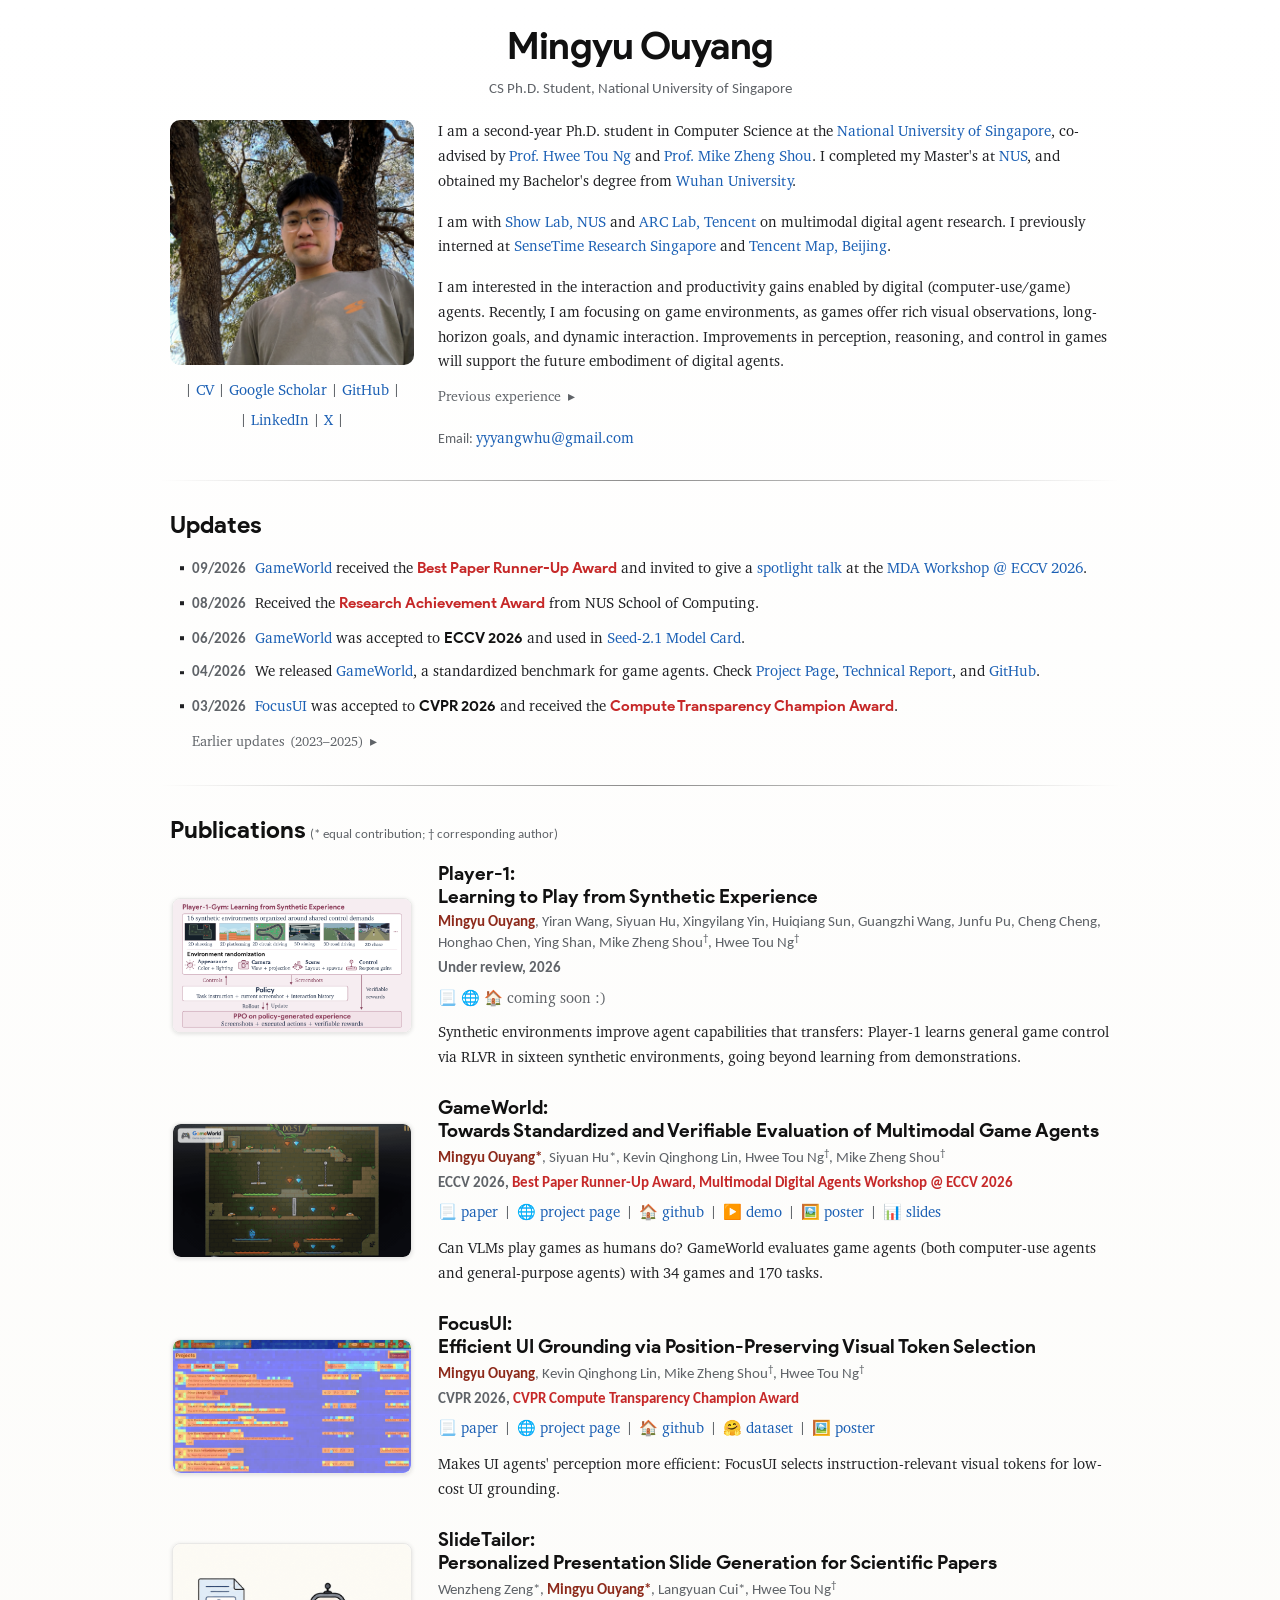
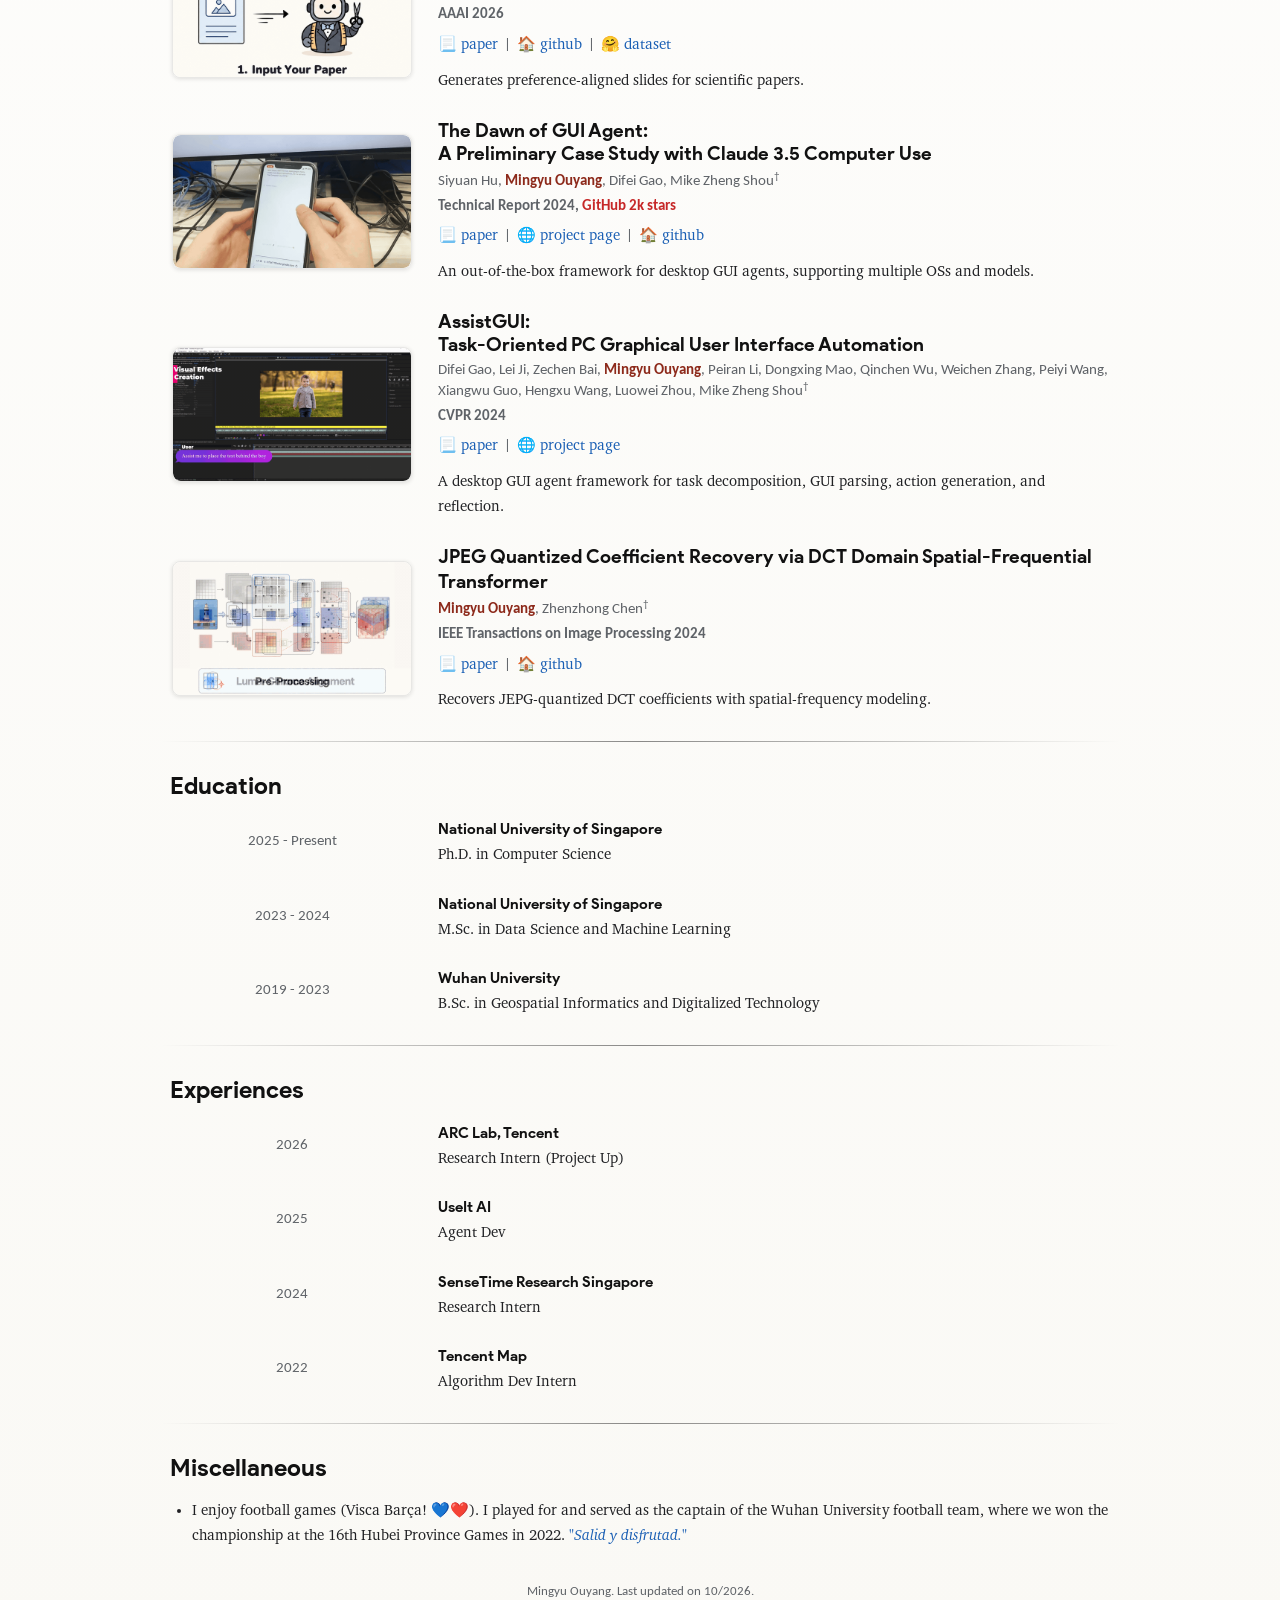
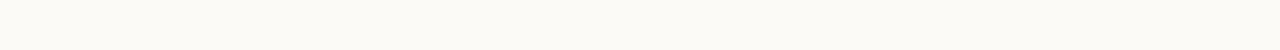
==== index.html @ 504f2c13 "Refresh homepage layout and project previews" ====
<!DOCTYPE html>
<html lang="en">
  <head>
    <!-- Google tag (gtag.js) -->
    <script async src="https://www.googletagmanager.com/gtag/js?id=G-DZ2MLLZK7P"></script>
    <script>
      window.dataLayer = window.dataLayer || [];
      function gtag(){dataLayer.push(arguments);}
      gtag('js', new Date());

      gtag('config', 'G-DZ2MLLZK7P');
    </script>
    <meta charset="utf-8" />
    <meta name="viewport" content="width=device-width, initial-scale=1" />
    <title>Mingyu Ouyang</title>
    <meta
      name="description"
      content="Mingyu Ouyang's homepage."
    />
    <link rel="icon" href="/favicon.ico" sizes="any" />
    <link rel="icon" type="image/png" href="/assets/img/favicon-48.png" sizes="48x48" />
    <meta name="application-name" content="Mingyu Ouyang" />
    <meta property="og:site_name" content="Mingyu Ouyang" />
    <script type="application/ld+json">
      {
        "@context": "https://schema.org",
        "@type": "WebSite",
        "name": "Mingyu Ouyang",
        "alternateName": "Mingyu Ouyang Homepage",
        "url": "https://mingyuouyang.com/"
      }
    </script>
    <!-- Generated font preloads: tools/fonts/build.py -->
    <link rel="preload" href="assets/fonts/xcharter/XCharter-Roman.woff2" as="font" type="font/woff2" crossorigin />
    <link rel="preload" href="assets/fonts/carlito/Carlito-Regular.woff2" as="font" type="font/woff2" crossorigin />
    <link rel="preload" href="assets/fonts/carlito/Carlito-Bold.woff2" as="font" type="font/woff2" crossorigin />
    <link rel="preload" href="assets/fonts/product-sans/ProductSans-Bold.woff2" as="font" type="font/woff2" crossorigin />
    <!-- End generated font preloads -->
    <link rel="stylesheet" href="stylesheet.css" />
  </head>
  <body>
    <div class="page-shell">
      <p class="page-heading"><pageheading role="heading" aria-level="1">Mingyu Ouyang</pageheading></p>
      <p class="page-subtitle">CS Ph.D. Student, National University of Singapore</p>

      <table class="full-table stack-table intro-layout" cellspacing="0" cellpadding="0">
        <tr>
          <td width="30%">
            <img class="intro-photo" width="512" height="512" src="assets/img/portrait.png" alt="Portrait of Mingyu Ouyang" />
            <p class="link-strip">
              <span class="link-strip-row">
                <span aria-hidden="true">|</span>
                <a href="cv/CV_Ouyang_Mingyu_202604.pdf" target="_blank" rel="noopener noreferrer">CV</a>
                <span aria-hidden="true">|</span>
                <a href="https://scholar.google.com/citations?user=GoYztjwAAAAJ&amp;hl" target="_blank" rel="noopener noreferrer">Google Scholar</a>
                <span aria-hidden="true">|</span>
                <a href="https://github.com/yyyang404" target="_blank" rel="noopener noreferrer">GitHub</a>
                <span aria-hidden="true">|</span>
              </span>
              <span class="link-strip-row">
                <span aria-hidden="true">|</span>
                <a href="https://www.linkedin.com/in/mingyu-ouyang-418a54286/" target="_blank" rel="noopener noreferrer">LinkedIn</a>
                <span aria-hidden="true">|</span>
                <a href="https://x.com/OuyyyangMingyu" target="_blank" rel="noopener noreferrer">X</a>
                <span aria-hidden="true">|</span>
              </span>
            </p>
          </td>
          <td width="70%" class="intro-copy">
            <!-- <p class="tagline"> -->
            <!-- </p> -->
            <p>
              I am a second-year Ph.D. student in Computer Science at the
              <a href="https://www.nus.edu.sg/" target="_blank" rel="noopener noreferrer">National University of Singapore</a>, co-advised by
              <a href="https://www.comp.nus.edu.sg/~nght/" target="_blank" rel="noopener noreferrer">Prof. Hwee Tou Ng</a>
              and
              <a href="https://sites.google.com/view/showlab" target="_blank" rel="noopener noreferrer">Prof. Mike Zheng Shou</a>.
              I completed my Master's at <a href="https://www.nus.edu.sg/" target="_blank" rel="noopener noreferrer">NUS</a>, and obtained my Bachelor's degree from
              <a href="https://www.whu.edu.cn/" target="_blank" rel="noopener noreferrer">Wuhan University</a>.
            </p>
            <p>
              I am with
              <a href="https://sites.google.com/view/showlab/home" target="_blank" rel="noopener noreferrer">Show Lab, NUS</a> and <a href="https://arc.tencent.com/" target="_blank" rel="noopener noreferrer">ARC Lab, Tencent</a>
              on multimodal digital agent research. I previously interned at <a href="https://www.sensetime.com/en" target="_blank" rel="noopener noreferrer">SenseTime Research Singapore</a> and <a href="https://www.tencent.com/products/tencent-map/" target="_blank" rel="noopener noreferrer">Tencent Map, Beijing</a>.
            </p>
            <p>
              I am interested in the interaction and productivity gains enabled by digital (computer-use/game) agents.
              Recently, I am focusing on game environments, as games offer rich visual observations, long-horizon goals, and dynamic interaction.
              Improvements in perception, reasoning, and control in games will support the future embodiment of digital agents.
              <button
                class="previous-experience-toggle"
                type="button"
                aria-expanded="false"
                aria-controls="previous-experience-content"
                onclick="const expanded = this.getAttribute('aria-expanded') === 'true'; this.setAttribute('aria-expanded', String(!expanded)); document.getElementById('previous-experience-content').hidden = expanded;"
              >Previous experience</button>
              <span id="previous-experience-content" class="previous-experience-content" hidden>
                Previously, I worked on low-level vision training on-device image restoration models for cameras. I was experienced with AI image signal processing (AI-ISP), image compression and restoration.
              </span>
            </p>
            <!-- <p class="opportunity-note"> -->
              <!-- [Opportunity Note] I am currently looking for research internship working on multimodal agents (including computer-use, game, etc) starting summer 2026. Feel free to contact me! -->
            <!-- </p> -->
            <p class="contact-line">
              Email: <a href="mailto:yyyangwhu@gmail.com">yyyangwhu@gmail.com</a>
            </p>
          </td>
        </tr>
      </table>

      <hr />

      <table class="full-table section-heading" cellspacing="0" cellpadding="0" id="news">
        <tr>
          <td><sectionheading role="heading" aria-level="2">Updates</sectionheading></td>
        </tr>
      </table>
      <table class="full-table section-content" cellspacing="0" cellpadding="0">
        <tr>
          <td>
            <ul class="news-list" role="list">
              <li><span class="news-date">09/2026</span> <a href="https://gameworld-project.github.io/" target="_blank" rel="noopener noreferrer">GameWorld</a> received the <strong class="award-note">Best Paper Runner-Up Award</strong> and invited to give a <a href="assets/pdf/projects/gameworld-slides.pdf" target="_blank" rel="noopener noreferrer">spotlight talk</a> at the <a href="https://mda-workshop.allen.ai/" target="_blank" rel="noopener noreferrer">MDA Workshop @ <span class="nowrap">ECCV 2026</span></a>. </li>
              <li><span class="news-date">08/2026</span> Received the <strong class="award-note">Research Achievement Award</strong> from NUS School of Computing.</li>
              <li><span class="news-date">06/2026</span> <a href="https://gameworld-project.github.io/" target="_blank" rel="noopener noreferrer">GameWorld</a> was accepted to <strong><span class="nowrap">ECCV 2026</span></strong> and used in <a href="https://lf3-static.bytednsdoc.com/obj/eden-cn/lapzild-tss/ljhwZthlaukjlkulzlp/seed2.1/Seed2_1_Model_Card.pdf" target="_blank" rel="noopener noreferrer">Seed-2.1 Model Card</a>. </li>
              <li><span class="news-date">04/2026</span> We released <a href="https://arxiv.org/abs/2604.07429" target="_blank" rel="noopener noreferrer">GameWorld</a>, a standardized benchmark for game agents. Check <a href="https://gameworld-project.github.io/" target="_blank" rel="noopener noreferrer">Project Page</a>, <a href="https://arxiv.org/abs/2604.07429" target="_blank" rel="noopener noreferrer">Technical Report</a>, and <a href="https://github.com/gameworld-project/gameworld" target="_blank" rel="noopener noreferrer">GitHub</a>.</li>
              <li><span class="news-date">03/2026</span> <a href="https://arxiv.org/abs/2601.03928" target="_blank" rel="noopener noreferrer">FocusUI</a> was accepted to <strong><span class="nowrap">CVPR 2026</span></strong> and received the <strong class="award-note">Compute Transparency Champion Award</strong>.</li>
            </ul>
            <details class="news-archive">
              <summary>Earlier updates <span class="news-archive-years">(2023–2025)</span></summary>
              <ul class="news-list" role="list">
                <li><span class="news-date">09/2025</span> <a href="https://arxiv.org/abs/2512.20292" target="_blank" rel="noopener noreferrer">SlideTailor</a> was accepted by <strong><span class="nowrap">AAAI 2026</span></strong>.</li>
                <li><span class="news-date">01/2025</span> Started Ph.D. in School of Computing, NUS.</li>
                <li><span class="news-date">06/2024</span> <a href="https://arxiv.org/abs/2308.09110" target="_blank" rel="noopener noreferrer">DCTransformer</a> was accepted by <strong>IEEE Transactions on Image Processing</strong>.</li>
                <li><span class="news-date">03/2024</span> <a href="https://openaccess.thecvf.com/content/CVPR2024/html/Gao_AssistGUI_Task-Oriented_PC_Graphical_User_Interface_Automation_CVPR_2024_paper.html" target="_blank" rel="noopener noreferrer">AssistGUI</a> was accepted by <strong><span class="nowrap">CVPR 2024</span></strong>.</li>
                <li><span class="news-date">09/2023</span> Joined <a href="https://sites.google.com/view/showlab/home" target="_blank" rel="noopener noreferrer">ShowLab, NUS</a> and started an internship at <a href="https://www.sensetime.com/en" target="_blank" rel="noopener noreferrer">SenseTime Research Singapore</a>.</li>
                <li><span class="news-date">08/2023</span> Started Master's in Data Science and Machine Learning at Faculty of Science, NUS.</li>
              </ul>
            </details>
          </td>
        </tr>
      </table>
      <hr />

      <table class="full-table section-heading" cellspacing="0" cellpadding="0" id="publications">
        <tr>
          <td><sectionheading role="heading" aria-level="2">Publications</sectionheading> <span class="paper-note publication-notes">(* equal contribution; † corresponding author)</span></td>
        </tr>
      </table>

      <table class="full-table stack-table section-content" cellspacing="0" cellpadding="0">

        <tr class="pub-item">
          <td width="28%">
            <a class="paper-thumb paper-thumb--image" href="assets/pdf/projects/player1-gym-poster.pdf" target="_blank" rel="noopener noreferrer" aria-label="View the Player-1 Gym poster (PDF)">
              <img class="paper-thumb-image" width="1600" height="900" loading="lazy" decoding="async" src="assets/img/projects/player1-gym-poster.png?v=8796322dd6c9" alt="Player-1 Gym: synthetic game environments, environment randomization, and the policy training loop" />
            </a>
          </td>
          <td width="72%">
            <p>
              <heading role="heading" aria-level="3" class="paper-title-split"><span class="paper-title-name">Player-1:</span><span class="paper-title-subtitle">Learning to Play from Synthetic Experience</span></heading><br />
              <span class="author-line"><span class="author-names-full"><span class="author-highlight">Mingyu Ouyang</span>, Yiran Wang, Siyuan Hu, Xingyilang Yin, Huiqiang Sun, Guangzhi Wang, Junfu Pu, Cheng Cheng, Honghao Chen, Ying Shan, Mike Zheng Shou<sup class="author-marker" title="Corresponding author">†</sup>, Hwee Tou Ng<sup class="author-marker" title="Corresponding author">†</sup></span><span class="author-names-short"><span class="nowrap"><span class="author-highlight">M. Ouyang</span></span>, <span class="nowrap">Y. Wang</span>, <span class="nowrap">S. Hu</span>, <span class="nowrap">X. Yin</span>, <span class="nowrap">H. Sun</span>, <span class="nowrap">G. Wang</span>, <span class="nowrap">J. Pu</span>, <span class="nowrap">C. Cheng</span>, <span class="nowrap">H. Chen</span>, <span class="nowrap">Y. Shan</span>, <span class="nowrap">M. Z. Shou<sup class="author-marker" title="Corresponding author">†</sup></span>, <span class="nowrap">H. T. Ng<sup class="author-marker" title="Corresponding author">†</sup></span></span></span><br />
              <span class="paper-meta">Under review, 2026</span>
            </p>
            <p class="paper-links">
              <span class="paper-link">📃 🌐 🏠 coming soon :) </span>
            </p>
            <p class="paper-summary">Synthetic environments improve agent capabilities that transfers: Player-1 learns general game control via RLVR in sixteen synthetic environments, going beyond learning from demonstrations.</p>
          </td>
        </tr>
        <tr class="pub-item">
          <td width="28%">
            <a class="paper-thumb paper-thumb--image" href="https://gameworld-project.github.io/" target="_blank" rel="noopener noreferrer" aria-label="View the GameWorld project page">
              <picture class="paper-thumb-picture">
                <source media="(prefers-reduced-motion: reduce)" srcset="assets/img/projects/gameworld-teaser.jpg" />
                <img class="paper-thumb-image" width="640" height="360" loading="lazy" decoding="async" src="assets/img/projects/gameworld-demo.gif" alt="GameWorld demo showing multimodal agents interacting across browser games" />
              </picture>
            </a>
          </td>
          <td width="72%">
            <p>
              <heading role="heading" aria-level="3" class="paper-title-split"><span class="paper-title-name">GameWorld:</span><span class="paper-title-subtitle">Towards Standardized and Verifiable Evaluation of Multimodal Game Agents</span></heading><br />
              <span class="author-line"><span class="author-names-full"><span class="author-highlight">Mingyu Ouyang*</span>, Siyuan Hu*, Kevin Qinghong Lin, Hwee Tou Ng<sup class="author-marker" title="Corresponding author">†</sup>, Mike Zheng Shou<sup class="author-marker" title="Corresponding author">†</sup></span><span class="author-names-short"><span class="nowrap"><span class="author-highlight">M. Ouyang*</span></span>, <span class="nowrap">S. Hu*</span>, <span class="nowrap">K. Q. Lin</span>, <span class="nowrap">H. T. Ng<sup class="author-marker" title="Corresponding author">†</sup></span>, <span class="nowrap">M. Z. Shou<sup class="author-marker" title="Corresponding author">†</sup></span></span></span><br />
              <span class="paper-meta"><span class="paper-venue"><span class="nowrap">ECCV 2026</span></span>, <span class="award-note award-note--inline">Best Paper Runner-Up Award, Multimodal Digital Agents Workshop @ <span class="nowrap">ECCV 2026</span></span></span>
            </p>
            <p class="paper-links"><span class="paper-link"><a href="https://arxiv.org/abs/2604.07429" target="_blank" rel="noopener noreferrer">📃 paper</a> <span aria-hidden="true">|</span></span>
              <span class="paper-link"><a href="https://gameworld-project.github.io/" target="_blank" rel="noopener noreferrer">🌐 project page</a> <span aria-hidden="true">|</span></span>
              <span class="paper-link"><a href="https://github.com/gameworld-project/gameworld" target="_blank" rel="noopener noreferrer">🏠 github</a> <span aria-hidden="true">|</span></span>
              <span class="paper-link"><a href="assets/video/projects/gameworld-demo.mp4" target="_blank" rel="noopener noreferrer">▶️ demo</a> <span aria-hidden="true">|</span></span>
              <span class="paper-link"><a href="assets/pdf/projects/gameworld-poster.pdf" target="_blank" rel="noopener noreferrer">🖼️ poster</a> <span aria-hidden="true">|</span></span>
              <span class="paper-link"><a href="assets/pdf/projects/gameworld-slides.pdf" target="_blank" rel="noopener noreferrer">📊 slides</a></span></p>
            <p class="paper-summary">Can VLMs play games as humans do? GameWorld evaluates game agents (both computer-use agents and general-purpose agents) with 34 games and 170 tasks.</p>
          </td>
        </tr>
        <tr class="pub-item">
          <td width="28%">
            <a class="paper-thumb paper-thumb--image" href="https://showlab.github.io/FocusUI/" target="_blank" rel="noopener noreferrer" aria-label="View the FocusUI project page">
              <picture class="paper-thumb-picture">
                <source media="(prefers-reduced-motion: reduce)" srcset="assets/img/projects/focusui-teaser.jpg" />
                <img class="paper-thumb-image" width="640" height="360" loading="lazy" decoding="async" src="assets/img/projects/focusui-demo.gif?v=fe54b7563111" alt="Two FocusUI examples progressing from original interfaces to saliency maps, masked tokens, and animated clicks on target buttons" />
              </picture>
            </a>
          </td>
          <td width="72%">
            <p>
              <heading role="heading" aria-level="3" class="paper-title-split"><span class="paper-title-name">FocusUI:</span><span class="paper-title-subtitle">Efficient UI Grounding via Position-Preserving Visual Token Selection</span></heading><br />
              <span class="author-line"><span class="author-names-full"><span class="author-highlight">Mingyu Ouyang</span>, Kevin Qinghong Lin, Mike Zheng Shou<sup class="author-marker" title="Corresponding author">†</sup>, Hwee Tou Ng<sup class="author-marker" title="Corresponding author">†</sup></span><span class="author-names-short"><span class="nowrap"><span class="author-highlight">M. Ouyang</span></span>, <span class="nowrap">K. Q. Lin</span>, <span class="nowrap">M. Z. Shou<sup class="author-marker" title="Corresponding author">†</sup></span>, <span class="nowrap">H. T. Ng<sup class="author-marker" title="Corresponding author">†</sup></span></span></span><br />
              <span class="paper-meta"><span class="paper-venue"><span class="nowrap">CVPR 2026</span></span>, <span class="award-note award-note--inline">CVPR Compute Transparency Champion Award</span></span>
            </p>
            <p class="paper-links"><span class="paper-link"><a href="https://arxiv.org/abs/2601.03928" target="_blank" rel="noopener noreferrer">📃 paper</a> <span aria-hidden="true">|</span></span>
              <span class="paper-link"><a href="https://showlab.github.io/FocusUI/" target="_blank" rel="noopener noreferrer">🌐 project page</a> <span aria-hidden="true">|</span></span>
              <span class="paper-link"><a href="https://github.com/showlab/FocusUI" target="_blank" rel="noopener noreferrer">🏠 github</a> <span aria-hidden="true">|</span></span>
              <span class="paper-link"><a href="https://huggingface.co/datasets/yyyang/FocusUI-Training-Data" target="_blank" rel="noopener noreferrer">🤗 dataset</a> <span aria-hidden="true">|</span></span>
              <span class="paper-link"><a href="assets/pdf/projects/focusui-poster.pdf" target="_blank" rel="noopener noreferrer">🖼️ poster</a></span></p>
            <p class="paper-summary">Makes UI agents' perception more efficient: FocusUI selects instruction-relevant visual tokens for low-cost UI grounding.</p>
          </td>
        </tr>
        <tr class="pub-item">
          <td width="28%">
            <a class="paper-thumb paper-thumb--image" href="https://arxiv.org/abs/2512.20292" target="_blank" rel="noopener noreferrer" aria-label="Read the SlideTailor paper">
              <picture class="paper-thumb-picture">
                <source media="(prefers-reduced-motion: reduce)" srcset="assets/img/projects/slidetailor-teaser.jpg" />
                <img class="paper-thumb-image" width="640" height="360" loading="lazy" decoding="async" src="assets/img/projects/slidetailor-teaser.gif?v=72bf411f0837" alt="SlideTailor workflow: paper and preferences become slides, a speech script, and a video presentation" />
              </picture>
            </a>
          </td>
          <td width="72%">
            <p>
              <heading role="heading" aria-level="3" class="paper-title-split"><span class="paper-title-name">SlideTailor:</span><span class="paper-title-subtitle">Personalized Presentation Slide Generation for Scientific Papers</span></heading><br />
              <span class="author-line"><span class="author-names-full">Wenzheng Zeng*, <span class="author-highlight">Mingyu Ouyang*</span>, Langyuan Cui*, Hwee Tou Ng<sup class="author-marker" title="Corresponding author">†</sup></span><span class="author-names-short"><span class="nowrap">W. Zeng*</span>, <span class="nowrap"><span class="author-highlight">M. Ouyang*</span></span>, <span class="nowrap">L. Cui*</span>, <span class="nowrap">H. T. Ng<sup class="author-marker" title="Corresponding author">†</sup></span></span></span><br />
              <span class="paper-meta"><span class="paper-venue"><span class="nowrap">AAAI 2026</span></span></span>
            </p>
            <p class="paper-links"><span class="paper-link"><a href="https://arxiv.org/abs/2512.20292" target="_blank" rel="noopener noreferrer">📃 paper</a> <span aria-hidden="true">|</span></span>
              <span class="paper-link"><a href="https://github.com/nusnlp/SlideTailor" target="_blank" rel="noopener noreferrer">🏠 github</a> <span aria-hidden="true">|</span></span>
              <span class="paper-link"><a href="https://huggingface.co/datasets/yyyang/SlideTailor-PSP-dataset" target="_blank" rel="noopener noreferrer">🤗 dataset</a></span></p>
            <p class="paper-summary">Generates preference-aligned slides for scientific papers.</p>
          </td>
        </tr>
        <tr class="pub-item">
          <td width="28%">
            <a class="paper-thumb paper-thumb--image" href="https://computer-use-ootb.github.io" target="_blank" rel="noopener noreferrer" aria-label="View the Computer Use project page">
              <picture class="paper-thumb-picture">
                <source media="(prefers-reduced-motion: reduce)" srcset="assets/img/projects/dawn-gui-agent-teaser.jpg" />
                <img class="paper-thumb-image" width="640" height="360" loading="lazy" decoding="async" src="assets/img/projects/computer-use-oob-demo.gif" alt="Computer Use out-of-the-box demo controlling a desktop browser from a mobile instruction" />
              </picture>
            </a>
          </td>
          <td width="72%">
            <p>
              <heading role="heading" aria-level="3" class="paper-title-split"><span class="paper-title-name">The Dawn of GUI Agent:</span><span class="paper-title-subtitle">A Preliminary Case Study with Claude 3.5 Computer Use  </span></heading><br />
              <span class="author-line"><span class="author-names-full">Siyuan Hu, <span class="author-highlight">Mingyu Ouyang</span>, Difei Gao, Mike Zheng Shou<sup class="author-marker" title="Corresponding author">†</sup></span><span class="author-names-short"><span class="nowrap">S. Hu</span>, <span class="nowrap"><span class="author-highlight">M. Ouyang</span></span>, <span class="nowrap">D. Gao</span>, <span class="nowrap">M. Z. Shou<sup class="author-marker" title="Corresponding author">†</sup></span></span></span><br />
              <span class="paper-meta">Technical Report 2024, <span class="award-note award-note--inline">GitHub 2k stars</span></span>
            </p>
            <p class="paper-links"><span class="paper-link"><a href="https://arxiv.org/abs/2411.10323" target="_blank" rel="noopener noreferrer">📃 paper</a> <span aria-hidden="true">|</span></span>
              <span class="paper-link"><a href="https://computer-use-ootb.github.io" target="_blank" rel="noopener noreferrer">🌐 project page</a> <span aria-hidden="true">|</span></span>
              <span class="paper-link"><a href="https://github.com/showlab/computer_use_ootb" target="_blank" rel="noopener noreferrer">🏠 github</a></span></p>
            <p class="paper-summary">An out-of-the-box framework for desktop GUI agents, supporting multiple OSs and models.</p>
          </td>
        </tr>
        <tr class="pub-item">
          <td width="28%">
            <a class="paper-thumb paper-thumb--image" href="https://showlab.github.io/assistgui/" target="_blank" rel="noopener noreferrer" aria-label="View the AssistGUI project page">
              <picture class="paper-thumb-picture">
                <source media="(prefers-reduced-motion: reduce)" srcset="assets/img/projects/assistgui-teaser.jpg" />
                <img class="paper-thumb-image" width="640" height="360" loading="lazy" decoding="async" src="assets/img/projects/assistgui-demo.gif" alt="AssistGUI demo placing text behind a person in Adobe After Effects" />
              </picture>
            </a>
          </td>
          <td width="72%">
            <p>
              <heading role="heading" aria-level="3" class="paper-title-split"><span class="paper-title-name">AssistGUI:</span><span class="paper-title-subtitle">Task-Oriented PC Graphical User Interface Automation</span></heading><br />
              <span class="author-line"><span class="author-names-full">Difei Gao, Lei Ji, Zechen Bai, <span class="author-highlight">Mingyu Ouyang</span>, Peiran Li, Dongxing Mao, Qinchen Wu, Weichen Zhang, Peiyi Wang, Xiangwu Guo, Hengxu Wang, Luowei Zhou, Mike Zheng Shou<sup class="author-marker" title="Corresponding author">†</sup></span><span class="author-names-short"><span class="nowrap">D. Gao</span>, <span class="nowrap">L. Ji</span>, <span class="nowrap">Z. Bai</span>, <span class="nowrap"><span class="author-highlight">M. Ouyang</span></span>, <span class="nowrap">P. Li</span>, <span class="nowrap">D. Mao</span>, <span class="nowrap">Q. Wu</span>, <span class="nowrap">W. Zhang</span>, <span class="nowrap">P. Wang</span>, <span class="nowrap">X. Guo</span>, <span class="nowrap">H. Wang</span>, <span class="nowrap">L. Zhou</span>, <span class="nowrap">M. Z. Shou<sup class="author-marker" title="Corresponding author">†</sup></span></span></span><br />
              <span class="paper-meta"><span class="paper-venue"><span class="nowrap">CVPR 2024</span></span></span>
            </p>
            <p class="paper-links"><span class="paper-link"><a href="https://openaccess.thecvf.com/content/CVPR2024/html/Gao_AssistGUI_Task-Oriented_PC_Graphical_User_Interface_Automation_CVPR_2024_paper.html" target="_blank" rel="noopener noreferrer">📃 paper</a> <span aria-hidden="true">|</span></span>
              <span class="paper-link"><a href="https://showlab.github.io/assistgui/" target="_blank" rel="noopener noreferrer">🌐 project page</a></span></p>
            <p class="paper-summary">A desktop GUI agent framework for task decomposition, GUI parsing, action generation, and reflection.</p>
          </td>
        </tr>
        <tr class="pub-item">
          <td width="28%">
            <a class="paper-thumb paper-thumb--image" href="https://doi.org/10.1109/TIP.2024.3403054" target="_blank" rel="noopener noreferrer" aria-label="Read the DCTransformer paper">
              <picture class="paper-thumb-picture">
                <source media="(prefers-reduced-motion: reduce)" srcset="assets/img/projects/dctransformer-teaser.jpg" />
                <img class="paper-thumb-image" width="640" height="360" loading="lazy" decoding="async" src="assets/img/projects/dctransformer-recovery.gif" alt="DCTransformer comparison showing a compressed JPEG and the recovered high-quality image" />
              </picture>
            </a>
          </td>
          <td width="72%">
            <p>
              <heading role="heading" aria-level="3">JPEG Quantized Coefficient Recovery via DCT Domain Spatial-Frequential Transformer</heading><br />
              <span class="author-line"><span class="author-names-full"><span class="author-highlight">Mingyu Ouyang</span>, Zhenzhong Chen<sup class="author-marker" title="Corresponding author">†</sup></span><span class="author-names-short"><span class="nowrap"><span class="author-highlight">M. Ouyang</span></span>, <span class="nowrap">Z. Chen<sup class="author-marker" title="Corresponding author">†</sup></span></span></span><br />
              <span class="paper-meta"><span class="paper-venue">IEEE Transactions on Image Processing 2024</span></span>
            </p>
            <p class="paper-links"><span class="paper-link"><a href="https://doi.org/10.1109/TIP.2024.3403054" target="_blank" rel="noopener noreferrer">📃 paper</a> <span aria-hidden="true">|</span></span>
              <span class="paper-link"><a href="https://github.com/yyyang404/DCT-JPEG-Artifact-Removal" target="_blank" rel="noopener noreferrer">🏠 github</a></span></p>
            <p class="paper-summary">Recovers JEPG-quantized DCT coefficients with spatial-frequency modeling.</p>
          </td>
        </tr>
      </table>

      <hr />

      <table class="full-table section-heading" cellspacing="0" cellpadding="0" id="education">
        <tr>
          <td><sectionheading role="heading" aria-level="2">Education</sectionheading></td>
        </tr>
      </table>
      <table class="full-table detail-grid section-content" cellspacing="0" cellpadding="0">
        <tr class="detail-item">
          <td width="28%"><span class="entry-date entry-date--range"><span>2025 -</span> <span>Present</span></span></td>
          <td class="detail-copy"><span class="detail-title">National University of Singapore</span><br />Ph.D. in Computer Science</td>
        </tr>
        <tr class="detail-item">
          <td width="28%"><span class="entry-date entry-date--range"><span>2023 -</span> <span>2024</span></span></td>
          <td class="detail-copy"><span class="detail-title">National University of Singapore</span><br />M.Sc. in Data Science and Machine Learning</td>
        </tr>
        <tr class="detail-item">
          <td width="28%"><span class="entry-date entry-date--range"><span>2019 -</span> <span>2023</span></span></td>
          <td class="detail-copy"><span class="detail-title">Wuhan University</span><br />B.Sc. in Geospatial Informatics and Digitalized Technology</td>
        </tr>
      </table>

      <hr />

      <table class="full-table section-heading" cellspacing="0" cellpadding="0" id="experience">
        <tr>
          <td><sectionheading role="heading" aria-level="2">Experiences</sectionheading></td>
        </tr>
      </table>
      <table class="full-table detail-grid section-content" cellspacing="0" cellpadding="0">
        <tr class="detail-item">
          <td width="28%"><span class="entry-date">2026</span></td>
          <td class="detail-copy"><span class="detail-title">ARC Lab, Tencent</span><br />Research Intern (Project Up)</td>
        </tr>
        <tr class="detail-item">
          <td width="28%"><span class="entry-date">2025</span></td>
          <td class="detail-copy"><a class="detail-title" href="https://useit.im/" target="_blank" rel="noopener noreferrer">UseIt AI</a><br />Agent Dev</td>
        </tr>
        <tr class="detail-item">
          <td width="28%"><span class="entry-date">2024</span></td>
          <td class="detail-copy"><span class="detail-title">SenseTime Research Singapore</span><br />Research Intern</td>
        </tr>
        <tr class="detail-item">
          <td width="28%"><span class="entry-date">2022</span></td>
          <td class="detail-copy"><span class="detail-title">Tencent Map</span><br />Algorithm Dev Intern</td>
        </tr>
      </table>

      <hr />

      <table class="full-table section-heading" cellspacing="0" cellpadding="0" id="misc">
        <tr>
          <td><sectionheading role="heading" aria-level="2">Miscellaneous</sectionheading></td>
        </tr>
      </table>
      <table class="full-table section-content" cellspacing="0" cellpadding="0">
        <tr>
          <td>
            <ul class="bullet-list">
                <li>I enjoy football games (Visca Barça! 💙❤️). I played for and served as the captain of the Wuhan University football team, where we won the championship at the 16th Hubei Province Games in 2022.  <a class="nowrap" href="https://artihove.co.uk/cruyff-fcbarcelona" target="_blank" rel="noopener noreferrer"><i>"Salid y disfrutad."</i></a></li>
              </ul>
          </td>
        </tr>
      </table>

      <p class="footer-note">Mingyu Ouyang. Last updated on 10/2026.</p>

    </div>
    <div aria-hidden="true" style="display: none;">
      <script
        type="text/javascript"
        id="clustrmaps"
        src="//cdn.clustrmaps.com/map_v2.js?cl=080808&w=a&t=tt&d=HKFYdBQBrrVCtIag1R3vxWCi5q8rHTS-K4A5Zh2JCJE&co=ffffff&cmo=17d6e0&cmn=ff5353&ct=808080"
      ></script>
    </div>
  </body>
</html>
---- stylesheet.css ----
/* Generated fonts: tools/fonts/build.py */
@font-face {
  font-family: "XCharterWeb";
  src: url("assets/fonts/xcharter/XCharter-Roman.woff2") format("woff2");
  font-weight: 400;
  font-style: normal;
  font-display: block;
}

@font-face {
  font-family: "XCharterWeb";
  src: url("assets/fonts/xcharter/XCharter-Italic.woff2") format("woff2");
  font-weight: 400;
  font-style: italic;
  font-display: block;
}

@font-face {
  font-family: "CarlitoWeb";
  src: url("assets/fonts/carlito/Carlito-Regular.woff2") format("woff2");
  font-weight: 400;
  font-style: normal;
  font-display: block;
}

@font-face {
  font-family: "CarlitoWeb";
  src: url("assets/fonts/carlito/Carlito-Bold.woff2") format("woff2");
  font-weight: 700;
  font-style: normal;
  font-display: block;
}

@font-face {
  font-family: "ProductSansWeb";
  src: url("assets/fonts/product-sans/ProductSans-Bold.woff2") format("woff2");
  font-weight: 700;
  font-style: normal;
  font-display: block;
}
/* End generated fonts */

:root {
  --font-body: "XCharterWeb", serif;
  --font-heading: "ProductSansWeb", "CarlitoWeb", sans-serif;
  --font-ui: "CarlitoWeb", sans-serif;
  --paper-meta-gap: 5px;
  --section-heading-gap: 16px;
  --section-divider-gap: 28px;
  --entry-gap: 24px;
  --text: #202124;
  --muted: #5f6368;
  --accent: #1a5fb4;
  --card: #f6f6f6;
  --claude-background: #faf9f5;
  --paper-1: linear-gradient(135deg, #173a63, #245a8a);
  --paper-2: linear-gradient(135deg, #355c7d, #6c5b7b);
  --paper-3: linear-gradient(135deg, #5e3a87, #934f9c);
  --paper-4: linear-gradient(135deg, #1f4d3a, #2f7d5b);
  --paper-5: linear-gradient(135deg, #7a2f2f, #b45745);
  --paper-6: linear-gradient(135deg, #525c69, #7a8795);
}

html {
  scroll-behavior: smooth;
}

::selection {
  background: #c9dbed;
}

body {
  margin: 0;
  min-height: 100vh;
  background: linear-gradient(180deg, #ffffff 0%, var(--claude-background) 100%);
  color: var(--text);
}

body,
td,
th,
tr,
p,
a,
li {
  font-family: var(--font-body);
  font-size: 15px;
  line-height: 1.65;
}

a {
  color: var(--accent);
  text-decoration: none;
}

a:focus-visible,
a:hover,
.award-note:hover {
  text-decoration-line: underline;
  text-decoration-thickness: 1px;
  text-underline-offset: 3px;
}

strong {
  color: #111111;
  font-family: var(--font-heading);
  font-size: 15px;
  font-weight: 700;
}

pageheading,
sectionheading,
heading,
papertitle {
  display: inline-block;
  color: #111111;
  font-family: var(--font-heading);
}

pageheading {
  font-size: 38px;
  font-weight: 700;
  letter-spacing: -0.02em;
  line-height: 1.2;
}

sectionheading {
  font-size: 24px;
  font-weight: 700;
  line-height: 1.3;
}

heading {
  font-size: 19px;
  font-weight: 700;
  line-height: 1.35;
}

.paper-title-split .paper-title-name,
.paper-title-split .paper-title-subtitle {
  display: block;
}

.paper-title-split .paper-title-subtitle {
  margin-top: -0.12em;
}

papertitle {
  font-size: 16px;
  font-weight: 700;
}

hr {
  border: 0;
  height: 1px;
  margin: var(--section-divider-gap) 0;
  background-image: linear-gradient(
    to right,
    rgba(0, 0, 0, 0),
    rgba(0, 0, 0, 0.45),
    rgba(0, 0, 0, 0)
  );
}

.page-shell {
  width: min(960px, calc(100% - 32px));
  margin: 0 auto;
  padding: 24px 0 48px;
}

.page-heading {
  margin: 0 0 8px;
  text-align: center;
}

.page-subtitle {
  margin: 0 0 18px;
  color: var(--muted);
  font-family: var(--font-ui);
  font-size: 15px;
  text-align: center;
}

.full-table {
  width: 100%;
  border-collapse: separate;
  border-spacing: 0;
}

.full-table td {
  vertical-align: top;
}

.section-heading,
.section-content,
.intro-layout {
  width: calc(100% - 20px);
  margin-inline: 10px;
}

.section-heading {
  margin-bottom: var(--section-heading-gap);
}

.section-heading td,
.section-content > tbody > tr > td {
  padding: 0;
}

.section-heading td {
  line-height: 1;
}

.intro-layout,
.intro-layout > tbody {
  display: block;
}

.intro-layout > tbody > tr {
  display: grid;
  grid-template-columns: minmax(190px, 26%) minmax(0, 1fr);
  gap: 24px;
}

.intro-layout td {
  display: block;
  width: auto;
  padding: 0;
}

.intro-photo {
  display: block;
  width: 100%;
  height: auto;
  max-width: 260px;
  margin: 0 auto;
  border-radius: 10px;
}

.intro-copy > p {
  margin: 0;
}

.intro-copy > p + p {
  margin-top: 16px;
}

.link-strip,
.meta-text,
.paper-links,
.paper-meta,
.note-text,
.small-text,
.contact-line,
.tagline {
  color: var(--muted);
  font-family: var(--font-ui);
}

.link-strip {
  margin: 12px 0 0;
  display: flex;
  flex-direction: column;
  align-items: center;
  gap: 2px;
  line-height: 1.85;
  text-align: center;
}

.link-strip-row {
  display: flex;
  align-items: baseline;
  width: max-content;
  gap: 4px;
}

.link-strip a {
  line-height: inherit;
}

.nowrap,
.news-date {
  white-space: nowrap;
}

.tagline {
  margin: 0 0 14px;
  font-size: 15px;
}

.contact-line {
  margin-top: 14px;
  font-size: 14px;
}

.previous-experience-toggle {
  display: flex;
  margin: 8px 0 0;
  padding: 0;
  border: 0;
  background: transparent;
  user-select: none;
}

.previous-experience-content {
  display: block;
  margin: 8px 0 0;
}

.previous-experience-content[hidden] {
  display: none;
}

.news-list,
.bullet-list {
  margin: 0;
  padding-left: 22px;
}

.news-list {
  list-style: none;
}

.news-list li {
  position: relative;
}

.news-list li::before {
  content: "";
  position: absolute;
  left: -12px;
  top: 0.5lh;
  width: 0.24em;
  height: 0.24em;
  background: var(--text);
  transform: translateY(-50%);
}

.news-list li,
.bullet-list li {
  margin-bottom: 8px;
}

.news-list li:last-child,
.bullet-list li:last-child {
  margin-bottom: 0;
}

.news-archive {
  margin-top: 8px;
}

.news-archive > summary {
  display: flex;
  margin-left: 22px;
  list-style: none;
}

.previous-experience-toggle,
.news-archive > summary {
  align-items: center;
  gap: 5px;
  width: fit-content;
  min-height: 28px;
  color: var(--muted);
  font-family: var(--font-body);
  font-size: 14px;
  line-height: 1.65;
  cursor: pointer;
}

.news-archive > summary::-webkit-details-marker {
  display: none;
}

.previous-experience-toggle::after,
.news-archive > summary::after {
  content: "\25B8";
  display: inline-block;
  margin-left: 2px;
  transition: transform 150ms ease;
}

.previous-experience-toggle[aria-expanded="true"]::after,
.news-archive[open] > summary::after {
  transform: rotate(90deg);
}

.previous-experience-toggle:hover,
.news-archive > summary:hover {
  color: var(--accent);
}

a:focus-visible,
.previous-experience-toggle:focus-visible,
.news-archive > summary:focus-visible {
  outline: 2px solid var(--accent);
  outline-offset: 3px;
  border-radius: 3px;
}

.news-archive-years {
  font-size: 13px;
}

.news-archive > .news-list {
  margin-top: 8px;
}

.news-date,
.venue-label,
.author-line,
.entry-date,
.project-label {
  font-family: var(--font-ui);
}

.news-date,
.venue-label {
  color: var(--muted);
  font-weight: 700;
}

.news-date {
  margin-right: 5px;
}

.section-note {
  margin: 0 0 10px;
  color: var(--muted);
}

#publications + .stack-table,
#publications + .stack-table tbody,
.detail-grid,
.detail-grid tbody {
  display: block;
}

#publications + .stack-table .pub-item,
.detail-grid .detail-item {
  display: grid;
  grid-template-columns: minmax(190px, 26%) minmax(0, 1fr);
  column-gap: 24px;
  align-items: center;
  width: 100%;
  padding: 0;
}

#publications + .stack-table .pub-item + .pub-item {
  margin-top: var(--entry-gap);
}

.detail-grid .detail-item + .detail-item {
  margin-top: var(--entry-gap);
}

#publications + .stack-table .pub-item > td,
.detail-grid .detail-item > td {
  display: block;
  width: auto !important;
  padding: 0;
}

#publications + .stack-table .pub-item > td:first-child,
.detail-grid .detail-item > td:first-child {
  text-align: center;
}

#publications + .stack-table .pub-item > td:last-child,
.detail-grid .detail-copy {
  text-align: left;
}

.project-item + .project-item {
  padding-top: 8px;
}

.paper-thumb,
.media-stack img {
  border: 1px solid rgba(0, 0, 0, 0.12);
  border-radius: 14px;
}

.paper-thumb {
  aspect-ratio: 16 / 9;
  width: min(100%, 240px);
  min-height: 120px;
  margin: 0 auto;
  padding: 8px;
  box-sizing: border-box;
  display: flex;
  flex-direction: column;
  justify-content: flex-end;
}

.paper-thumb,
.paper-thumb:focus-visible {
  border-radius: 8px;
}

.paper-thumb--image {
  position: relative;
  min-height: 0;
  justify-content: flex-start;
  align-items: stretch;
  padding: 0;
  border: 1px solid rgba(0, 0, 0, 0.08);
  background: transparent;
  box-shadow: 0 1px 4px rgba(0, 0, 0, 0.12);
  transition: box-shadow 150ms ease;
  overflow: hidden;
}

@media (hover: hover) and (pointer: fine) {
  .paper-thumb--image:hover {
    box-shadow: 0 2px 8px rgba(0, 0, 0, 0.16);
  }
}

.paper-thumb-image {
  display: block;
  min-height: 0;
  width: 100%;
  height: 100%;
  object-fit: cover;
  object-position: center center;
  background: transparent;
}

.paper-thumb-image--contain {
  object-fit: contain;
  background: #ffffff;
}

.paper-thumb-picture {
  display: block;
  min-height: 0;
  width: 100%;
  height: 100%;
  border-radius: inherit;
  overflow: hidden;
}

.paper-thumb--1 {
  background: var(--paper-1);
}

.paper-thumb--2 {
  background: var(--paper-2);
}

.paper-thumb--3 {
  background: var(--paper-3);
}

.paper-thumb--4 {
  background: var(--paper-4);
}

.paper-thumb--5 {
  background: var(--paper-5);
}

.paper-thumb--6 {
  background: var(--paper-6);
}

.paper-thumb .venue-label,
.paper-thumb .thumb-title {
  color: #ffffff;
}

.thumb-title {
  font-family: var(--font-heading);
  font-size: 25px;
  font-weight: 700;
  line-height: 1.12;
}

.thumb-subtitle {
  color: rgba(255, 255, 255, 0.86);
  font-family: var(--font-ui);
  font-size: 14px;
  margin-top: 6px;
}

.author-line {
  display: inline-block;
  width: 100%;
  line-height: 1.4;
  color: var(--muted);
}

.author-names-short {
  display: none;
}

.author-marker {
  font-size: 0.75em;
  line-height: 0;
  vertical-align: super;
}

.publication-notes {
  display: inline-block;
}

.author-highlight {
  color: #8d2a1b;
  font-family: var(--font-ui);
  font-weight: 700;
}

.paper-note {
  color: var(--muted);
  font-family: var(--font-ui);
  font-size: 13px;
}

.pub-item .paper-meta {
  font-weight: 700;
}

.award-note {
  color: #c62828;
}

.pub-item .paper-meta .award-note {
  font: inherit;
}

.opportunity-note {
  color: #8d2a1b;
  font-family: var(--font-ui);
  font-size: 15px;
  font-weight: 700;
}

.paper-links {
  margin: var(--paper-meta-gap) 0 0;
  display: flex;
  flex-wrap: wrap;
  align-items: baseline;
  gap: 2px 6px;
  font-family: var(--font-body);
  font-size: 15px;
}

.paper-link {
  display: inline-flex;
  align-items: baseline;
  gap: 6px;
  white-space: nowrap;
}

.paper-link > span {
  color: var(--muted);
  font-family: var(--font-ui);
}

.paper-links a,
.link-strip a {
  white-space: nowrap;
}

.placeholder-link {
  color: var(--muted);
  font-family: var(--font-ui);
  text-decoration: underline;
  text-decoration-style: dotted;
}

.paper-summary {
  margin: 10px 0 0;
}

.pub-item td > p:first-child {
  margin-top: 0;
  margin-bottom: 0;
}

.detail-title {
  color: #111111;
  font-family: var(--font-heading);
  font-weight: 700;
}

.entry-date {
  color: var(--muted);
  display: block;
  font-size: 15px;
  text-align: center;
  white-space: nowrap;
}

.detail-copy {
  padding-left: 0;
}

.media-stack {
  display: grid;
  grid-template-columns: repeat(2, minmax(0, 1fr));
  gap: 10px;
}

.media-stack img {
  display: block;
  width: 100%;
}

.project-label {
  color: var(--muted);
  font-size: 14px;
  font-weight: 700;
  letter-spacing: 0.04em;
  text-transform: uppercase;
}

.project-meta {
  margin-top: 8px;
  font-family: var(--font-ui);
  font-size: 14px;
}

.footer-note {
  margin: 32px 0 0;
  color: var(--muted);
  font-family: var(--font-ui);
  font-size: 13px;
  text-align: center;
}

.visually-hidden {
  position: absolute;
  width: 1px;
  height: 1px;
  padding: 0;
  margin: -1px;
  overflow: hidden;
  clip: rect(0, 0, 0, 0);
  white-space: nowrap;
  border: 0;
}

@media (prefers-reduced-motion: reduce) {
  html {
    scroll-behavior: auto;
  }

  .paper-thumb-picture .paper-thumb-image {
    object-fit: contain;
    background: #ffffff;
  }

  .paper-thumb--image,
  .previous-experience-toggle::after,
  .news-archive > summary::after {
    transition: none;
  }
}

@media (max-width: 760px) {
  .page-shell {
    width: min(960px, calc(100% - 48px));
    padding-top: 18px;
  }

  pageheading {
    font-size: 31px;
  }

  sectionheading {
    font-size: 22px;
  }

  .stack-table {
    display: block;
  }

  .stack-table tbody,
  .stack-table tr,
  .stack-table td {
    display: block;
    width: 100% !important;
  }

  .stack-table td {
    padding-left: 0 !important;
    padding-right: 0 !important;
  }

  #publications + .stack-table .pub-item {
    display: block;
  }

  #publications + .stack-table .pub-item > td {
    width: 100% !important;
  }

  #publications + .stack-table .pub-item > td + td {
    margin-top: 12px;
  }

  #publications + .stack-table .paper-thumb {
    width: min(100%, 360px);
  }

  .pub-item td > p:first-child {
    display: grid;
    row-gap: 6px;
  }

  .pub-item td > p:first-child > br {
    display: none;
  }

  .pub-item .author-line,
  .pub-item .paper-meta {
    line-height: 1.35;
  }

  .author-names-full {
    display: none;
  }

  .author-names-short {
    display: inline;
  }

  .publication-notes {
    display: block;
    margin-top: 4px;
  }

  .pub-item .paper-links {
    line-height: 1.45;
  }

  .pub-item .paper-links a {
    line-height: inherit;
  }

  .intro-photo {
    max-width: 220px;
  }

  .intro-layout > tbody > tr {
    display: grid;
    grid-template-columns: minmax(0, 1fr);
  }

  .detail-grid .detail-item {
    grid-template-columns: 60px minmax(0, 1fr);
    column-gap: 18px;
  }

  .entry-date {
    line-height: 1.35;
  }

  .entry-date--range > span {
    display: block;
  }

  .media-stack {
    grid-template-columns: 1fr;
  }

}
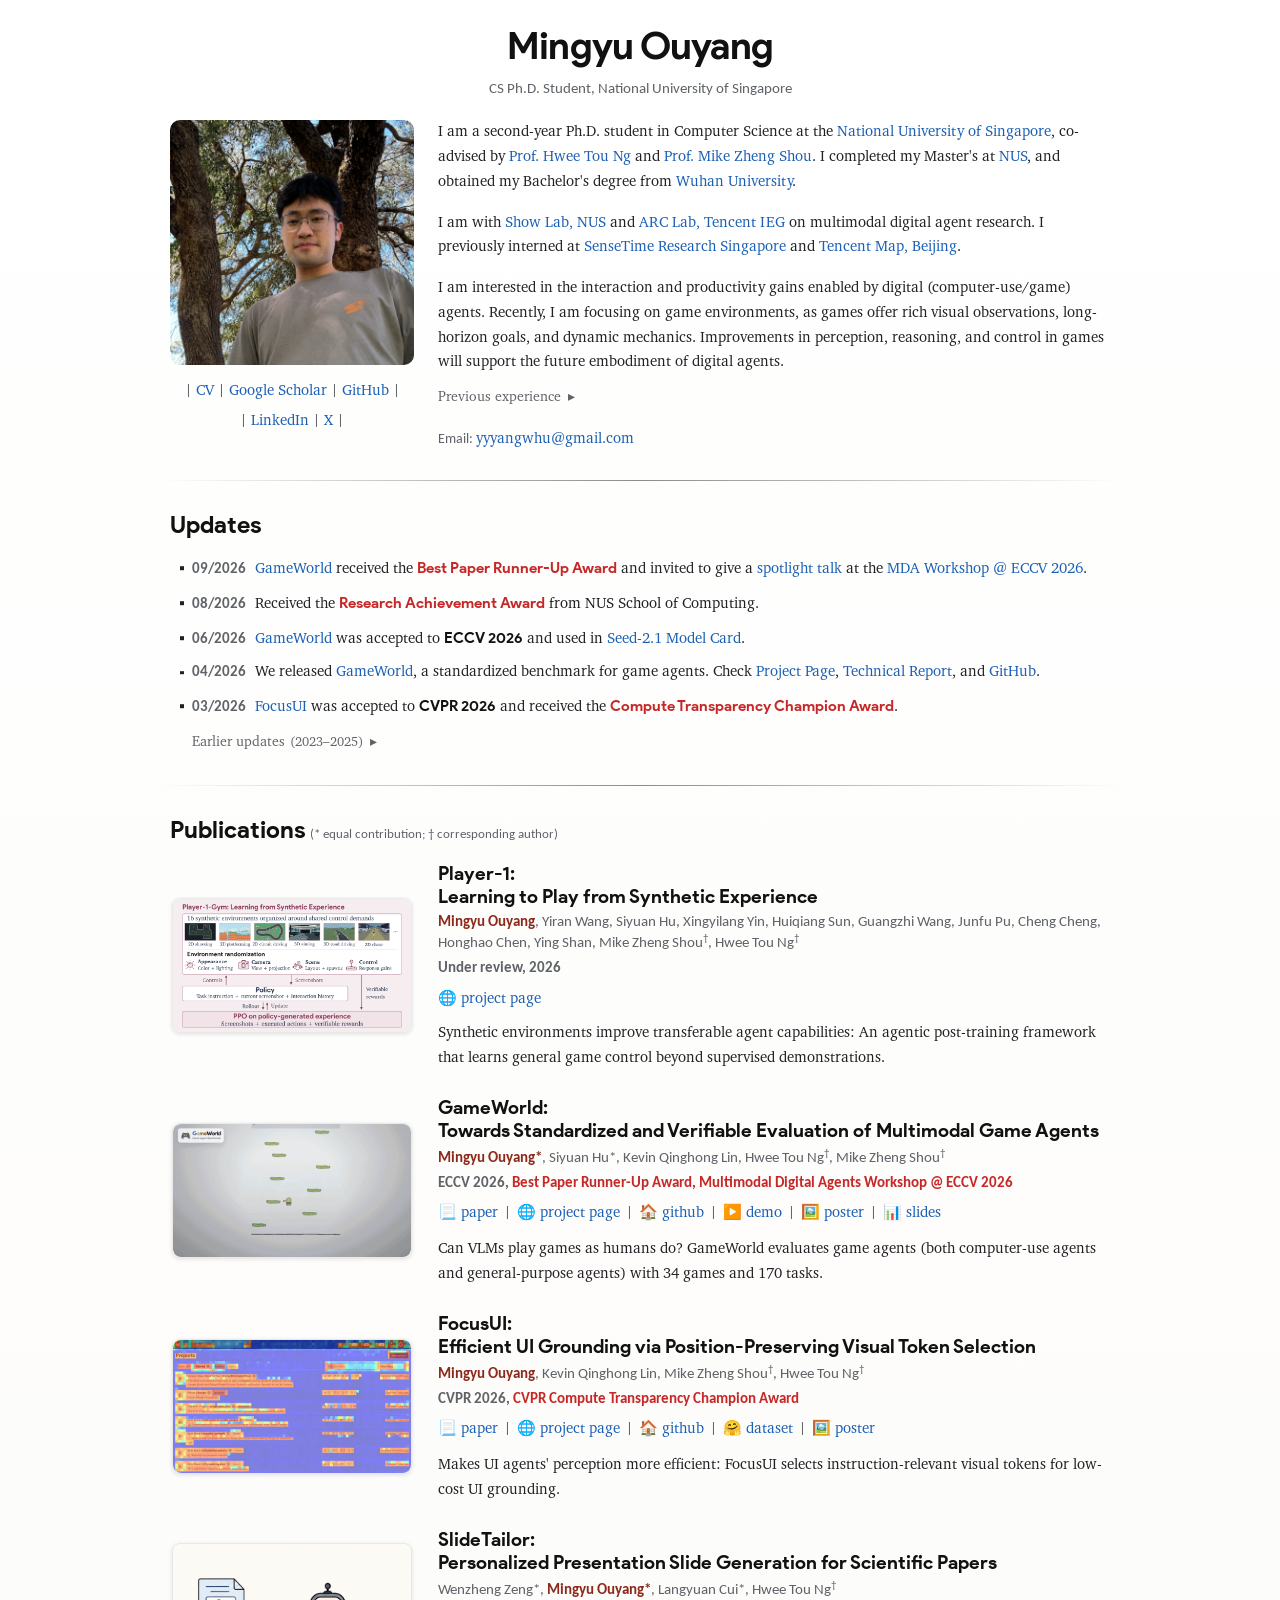
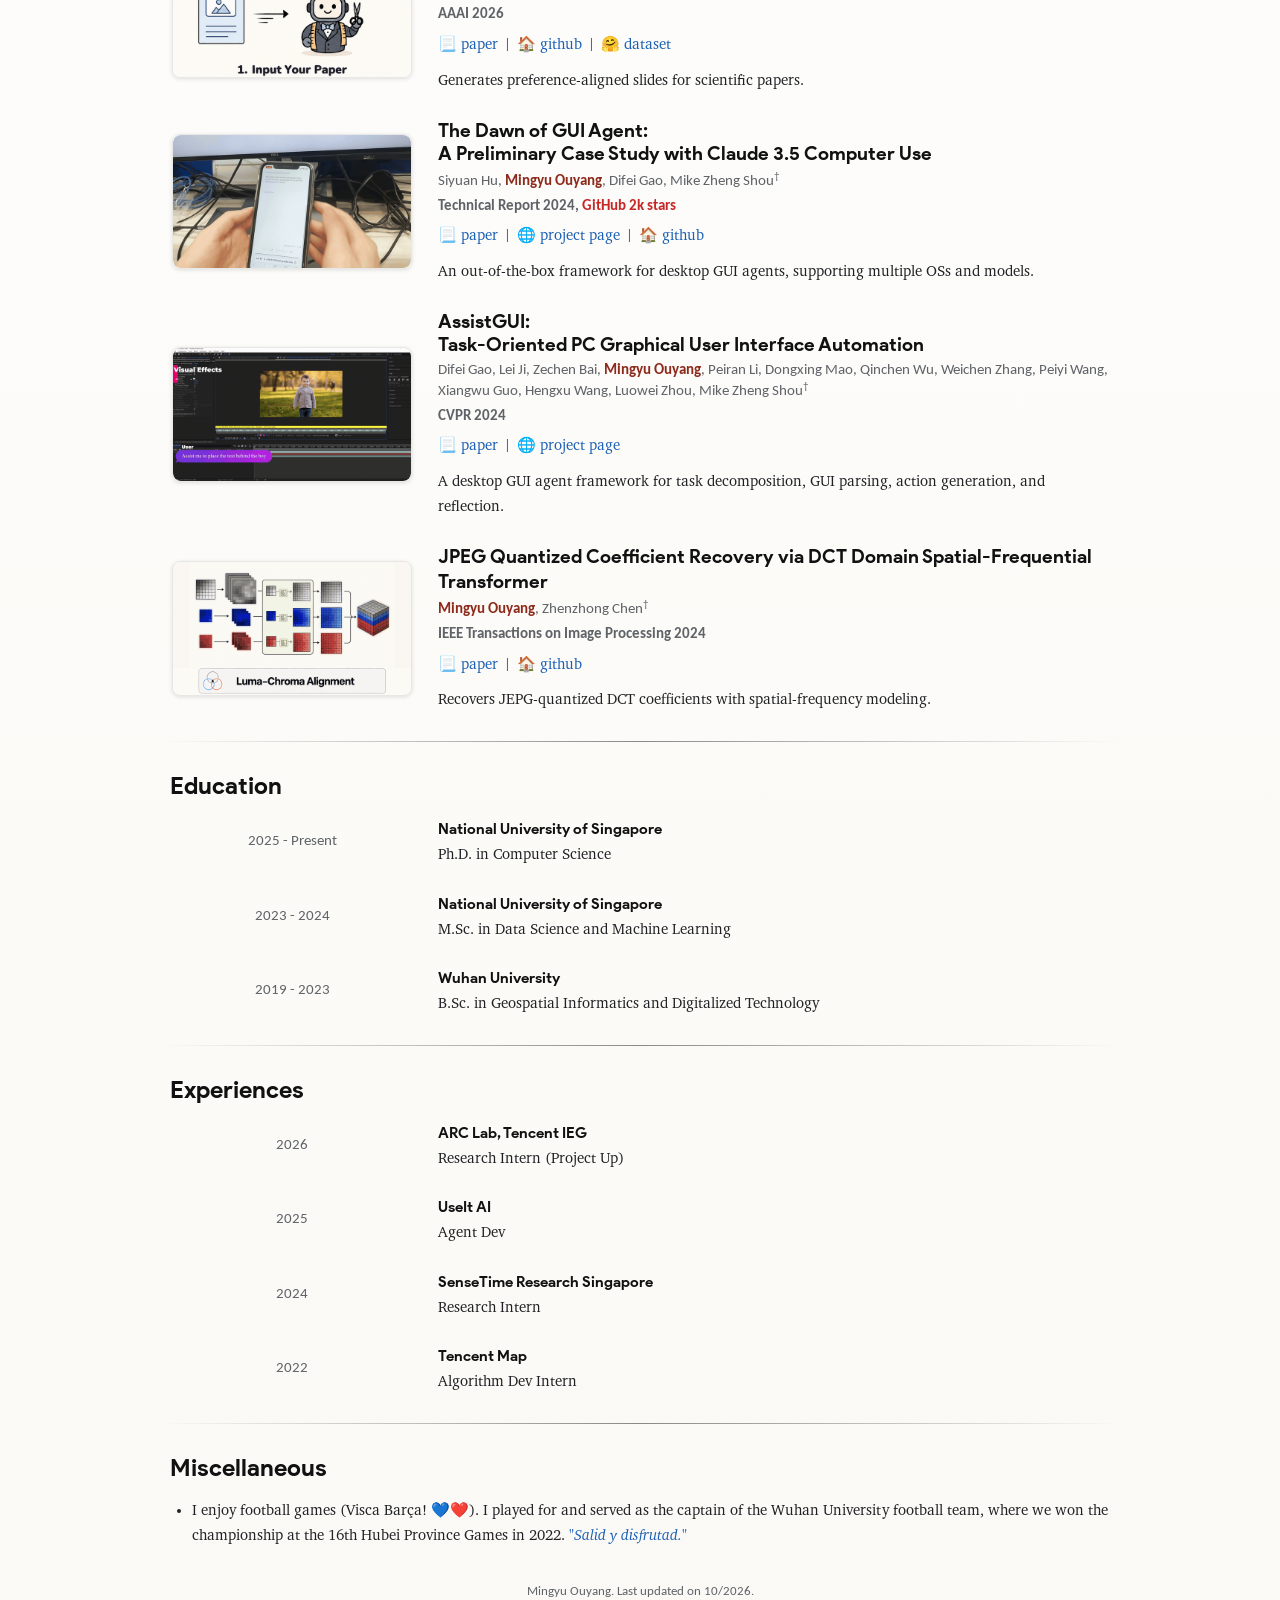
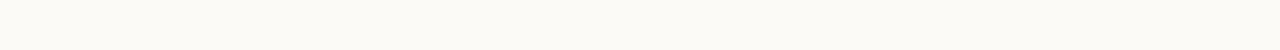
==== commit 2ac91001: "Move Player-1 page to its project site" ====
--- a/index.html
+++ b/index.html
@@ -50,7 +50,7 @@
             <p class="link-strip">
               <span class="link-strip-row">
                 <span aria-hidden="true">|</span>
-                <a href="cv/CV_Ouyang_Mingyu_202604.pdf" target="_blank" rel="noopener noreferrer">CV</a>
+                <a href="cv/CV_Ouyang_Mingyu_202610.pdf" target="_blank" rel="noopener noreferrer">CV</a>
                 <span aria-hidden="true">|</span>
                 <a href="https://scholar.google.com/citations?user=GoYztjwAAAAJ&amp;hl" target="_blank" rel="noopener noreferrer">Google Scholar</a>
                 <span aria-hidden="true">|</span>
@@ -80,12 +80,12 @@
             </p>
             <p>
               I am with
-              <a href="https://sites.google.com/view/showlab/home" target="_blank" rel="noopener noreferrer">Show Lab, NUS</a> and <a href="https://arc.tencent.com/" target="_blank" rel="noopener noreferrer">ARC Lab, Tencent</a>
+              <a href="https://sites.google.com/view/showlab/home" target="_blank" rel="noopener noreferrer">Show Lab, NUS</a> and <a href="https://arc.tencent.com/" target="_blank" rel="noopener noreferrer">ARC Lab, Tencent IEG</a>
               on multimodal digital agent research. I previously interned at <a href="https://www.sensetime.com/en" target="_blank" rel="noopener noreferrer">SenseTime Research Singapore</a> and <a href="https://www.tencent.com/products/tencent-map/" target="_blank" rel="noopener noreferrer">Tencent Map, Beijing</a>.
             </p>
             <p>
               I am interested in the interaction and productivity gains enabled by digital (computer-use/game) agents.
-              Recently, I am focusing on game environments, as games offer rich visual observations, long-horizon goals, and dynamic interaction.
+              Recently, I am focusing on game environments, as games offer rich visual observations, long-horizon goals, and dynamic mechanics.
               Improvements in perception, reasoning, and control in games will support the future embodiment of digital agents.
               <button
                 class="previous-experience-toggle"
@@ -132,7 +132,7 @@
                 <li><span class="news-date">01/2025</span> Started Ph.D. in School of Computing, NUS.</li>
                 <li><span class="news-date">06/2024</span> <a href="https://arxiv.org/abs/2308.09110" target="_blank" rel="noopener noreferrer">DCTransformer</a> was accepted by <strong>IEEE Transactions on Image Processing</strong>.</li>
                 <li><span class="news-date">03/2024</span> <a href="https://openaccess.thecvf.com/content/CVPR2024/html/Gao_AssistGUI_Task-Oriented_PC_Graphical_User_Interface_Automation_CVPR_2024_paper.html" target="_blank" rel="noopener noreferrer">AssistGUI</a> was accepted by <strong><span class="nowrap">CVPR 2024</span></strong>.</li>
-                <li><span class="news-date">09/2023</span> Joined <a href="https://sites.google.com/view/showlab/home" target="_blank" rel="noopener noreferrer">ShowLab, NUS</a> and started an internship at <a href="https://www.sensetime.com/en" target="_blank" rel="noopener noreferrer">SenseTime Research Singapore</a>.</li>
+                <li><span class="news-date">09/2023</span> Joined <a href="https://sites.google.com/view/showlab/home" target="_blank" rel="noopener noreferrer">Show Lab, NUS</a> and started an internship at <a href="https://www.sensetime.com/en" target="_blank" rel="noopener noreferrer">SenseTime Research Singapore</a>.</li>
                 <li><span class="news-date">08/2023</span> Started Master's in Data Science and Machine Learning at Faculty of Science, NUS.</li>
               </ul>
             </details>
@@ -151,7 +151,7 @@
 
         <tr class="pub-item">
           <td width="28%">
-            <a class="paper-thumb paper-thumb--image" href="assets/pdf/projects/player1-gym-poster.pdf" target="_blank" rel="noopener noreferrer" aria-label="View the Player-1 Gym poster (PDF)">
+            <a class="paper-thumb paper-thumb--image" href="https://player-1-project.github.io/" target="_blank" rel="noopener noreferrer" aria-label="View the Player-1 project page">
               <img class="paper-thumb-image" width="1600" height="900" loading="lazy" decoding="async" src="assets/img/projects/player1-gym-poster.png?v=8796322dd6c9" alt="Player-1 Gym: synthetic game environments, environment randomization, and the policy training loop" />
             </a>
           </td>
@@ -162,9 +162,9 @@
               <span class="paper-meta">Under review, 2026</span>
             </p>
             <p class="paper-links">
-              <span class="paper-link">📃 🌐 🏠 coming soon :) </span>
-            </p>
-            <p class="paper-summary">Synthetic environments improve agent capabilities that transfers: Player-1 learns general game control via RLVR in sixteen synthetic environments, going beyond learning from demonstrations.</p>
+              <span class="paper-link"><a href="https://player-1-project.github.io/" target="_blank" rel="noopener noreferrer">🌐 project page</a></span>
+            </p>
+            <p class="paper-summary">Synthetic environments improve transferable agent capabilities: An agentic post-training framework that learns general game control beyond supervised demonstrations.</p>
           </td>
         </tr>
         <tr class="pub-item">
@@ -330,7 +330,7 @@
       <table class="full-table detail-grid section-content" cellspacing="0" cellpadding="0">
         <tr class="detail-item">
           <td width="28%"><span class="entry-date">2026</span></td>
-          <td class="detail-copy"><span class="detail-title">ARC Lab, Tencent</span><br />Research Intern (Project Up)</td>
+          <td class="detail-copy"><span class="detail-title">ARC Lab, Tencent IEG</span><br />Research Intern (Project Up)</td>
         </tr>
         <tr class="detail-item">
           <td width="28%"><span class="entry-date">2025</span></td>
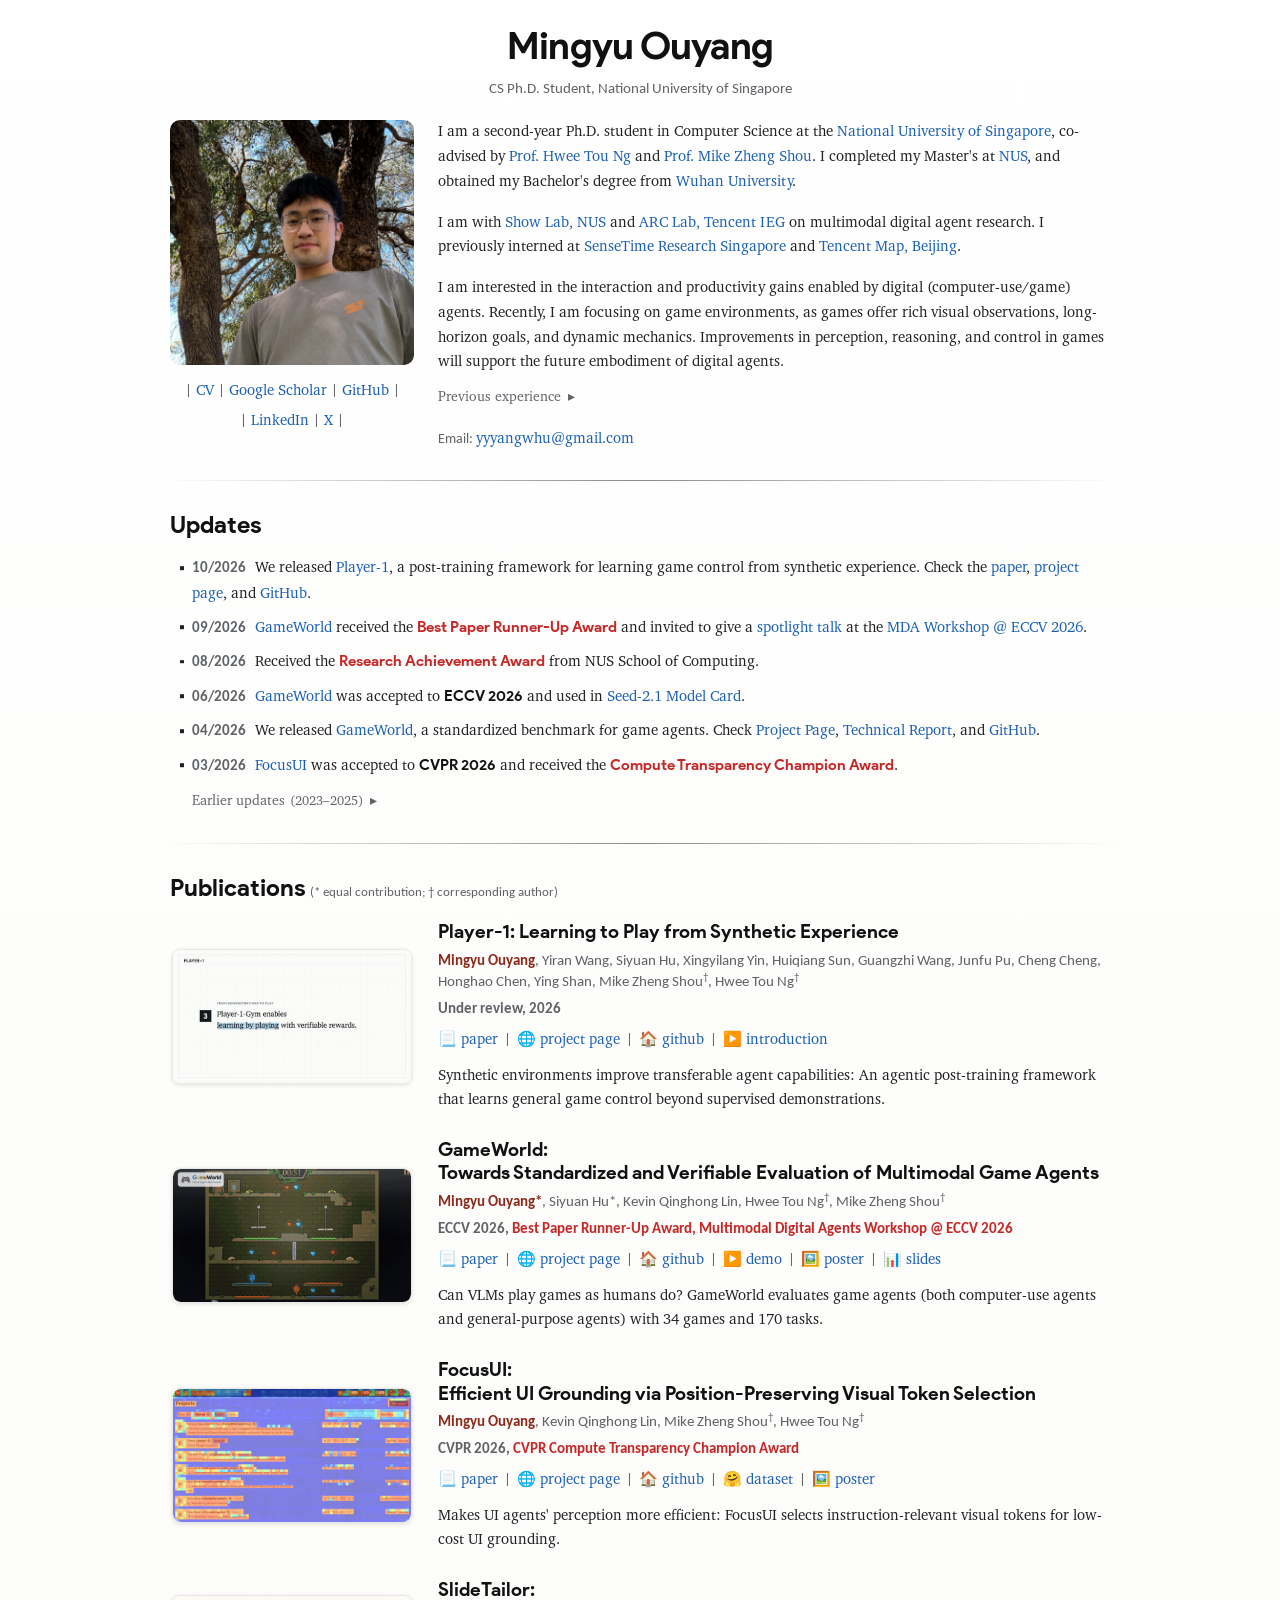
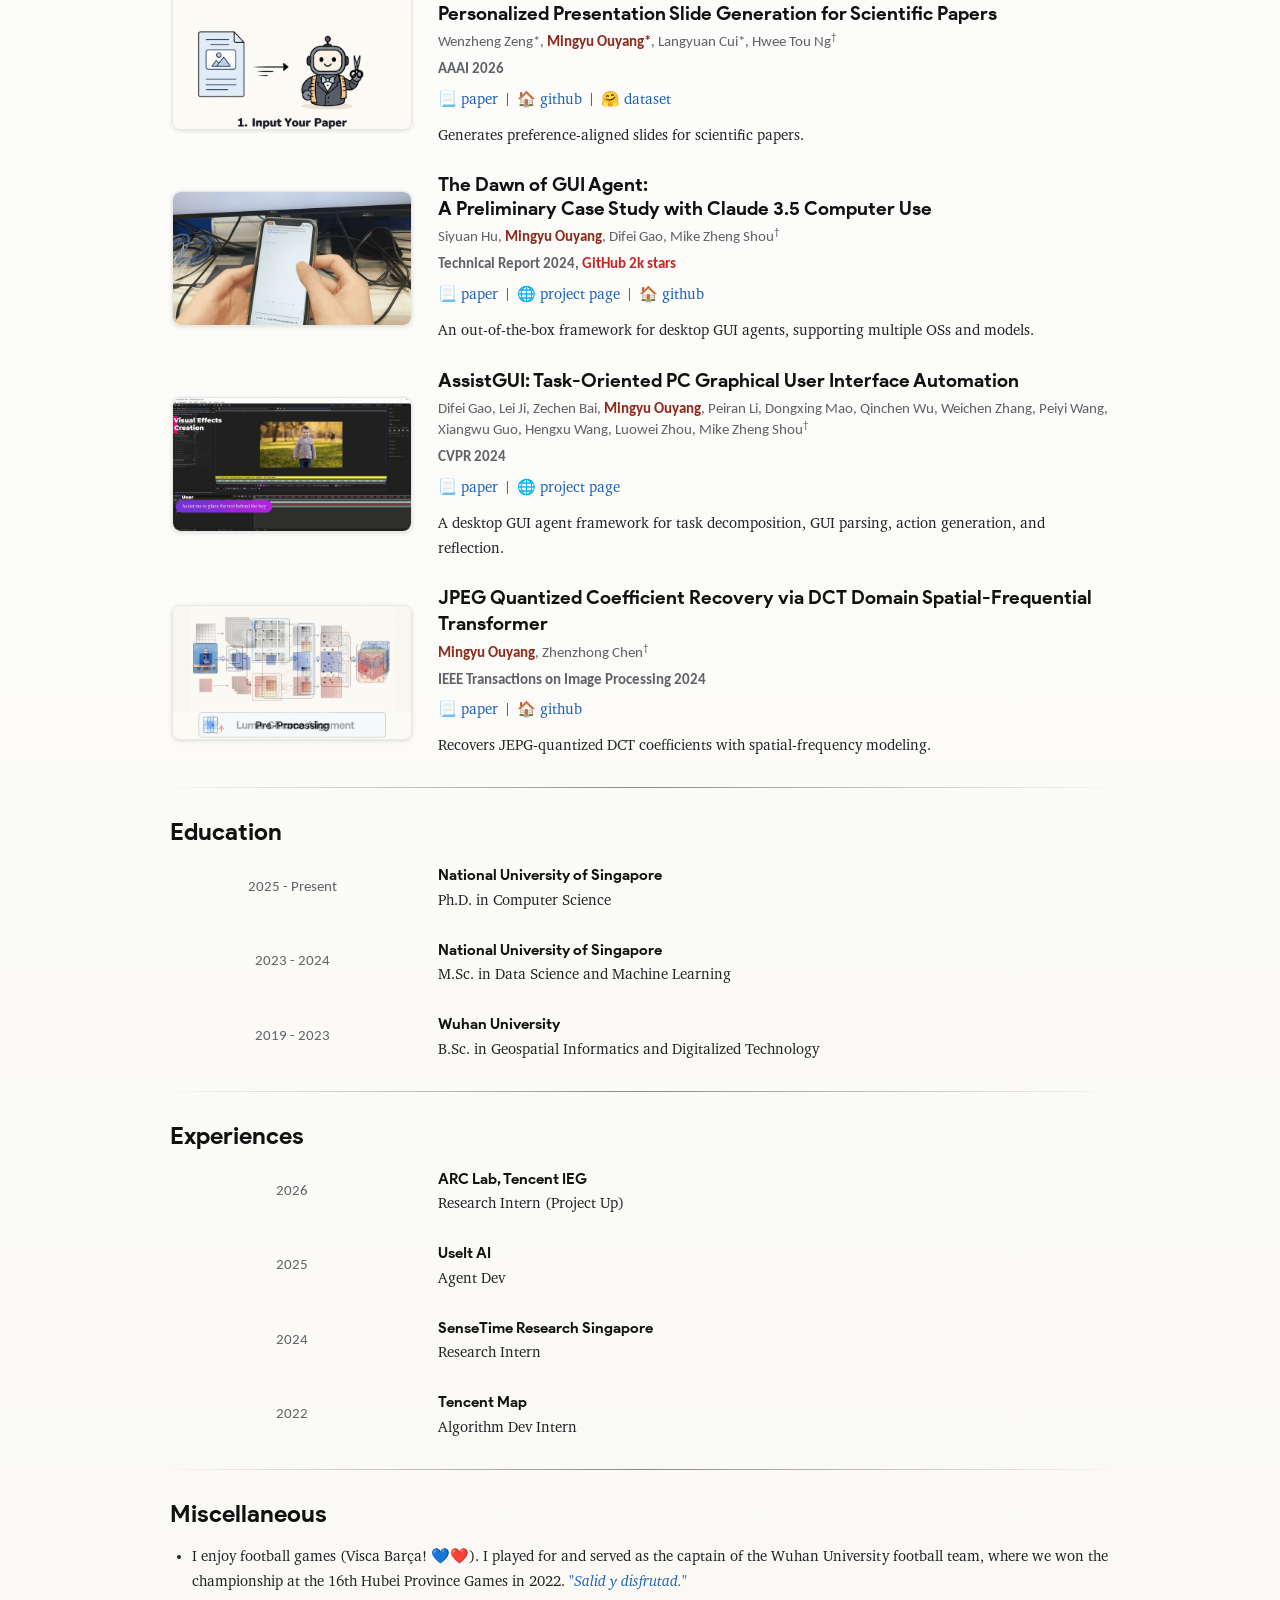
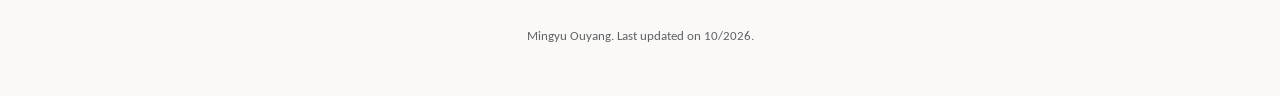
==== commit 31433ee4: "Update Player-1 homepage" ====
--- a/index.html
+++ b/index.html
@@ -36,7 +36,7 @@
     <link rel="preload" href="assets/fonts/carlito/Carlito-Bold.woff2" as="font" type="font/woff2" crossorigin />
     <link rel="preload" href="assets/fonts/product-sans/ProductSans-Bold.woff2" as="font" type="font/woff2" crossorigin />
     <!-- End generated font preloads -->
-    <link rel="stylesheet" href="stylesheet.css" />
+    <link rel="stylesheet" href="stylesheet.css?v=ae60630f0242" />
   </head>
   <body>
     <div class="page-shell">
@@ -119,6 +119,7 @@
         <tr>
           <td>
             <ul class="news-list" role="list">
+              <li><span class="news-date">10/2026</span> We released <a href="https://player-1-project.github.io/" target="_blank" rel="noopener noreferrer">Player-1</a>, a post-training framework for learning game control from synthetic experience. Check the <a href="https://arxiv.org/abs/2610.20584" target="_blank" rel="noopener noreferrer">paper</a>, <a href="https://player-1-project.github.io/" target="_blank" rel="noopener noreferrer">project page</a>, and <a href="https://github.com/TencentARC/Player-1" target="_blank" rel="noopener noreferrer">GitHub</a>.</li>
               <li><span class="news-date">09/2026</span> <a href="https://gameworld-project.github.io/" target="_blank" rel="noopener noreferrer">GameWorld</a> received the <strong class="award-note">Best Paper Runner-Up Award</strong> and invited to give a <a href="assets/pdf/projects/gameworld-slides.pdf" target="_blank" rel="noopener noreferrer">spotlight talk</a> at the <a href="https://mda-workshop.allen.ai/" target="_blank" rel="noopener noreferrer">MDA Workshop @ <span class="nowrap">ECCV 2026</span></a>. </li>
               <li><span class="news-date">08/2026</span> Received the <strong class="award-note">Research Achievement Award</strong> from NUS School of Computing.</li>
               <li><span class="news-date">06/2026</span> <a href="https://gameworld-project.github.io/" target="_blank" rel="noopener noreferrer">GameWorld</a> was accepted to <strong><span class="nowrap">ECCV 2026</span></strong> and used in <a href="https://lf3-static.bytednsdoc.com/obj/eden-cn/lapzild-tss/ljhwZthlaukjlkulzlp/seed2.1/Seed2_1_Model_Card.pdf" target="_blank" rel="noopener noreferrer">Seed-2.1 Model Card</a>. </li>
@@ -152,17 +153,23 @@
         <tr class="pub-item">
           <td width="28%">
             <a class="paper-thumb paper-thumb--image" href="https://player-1-project.github.io/" target="_blank" rel="noopener noreferrer" aria-label="View the Player-1 project page">
-              <img class="paper-thumb-image" width="1600" height="900" loading="lazy" decoding="async" src="assets/img/projects/player1-gym-poster.png?v=8796322dd6c9" alt="Player-1 Gym: synthetic game environments, environment randomization, and the policy training loop" />
-            </a>
-          </td>
-          <td width="72%">
-            <p>
-              <heading role="heading" aria-level="3" class="paper-title-split"><span class="paper-title-name">Player-1:</span><span class="paper-title-subtitle">Learning to Play from Synthetic Experience</span></heading><br />
+              <picture class="paper-thumb-picture">
+                <source media="(prefers-reduced-motion: reduce)" srcset="assets/img/projects/player1-gym-poster.png?v=8796322dd6c9" />
+                <img class="paper-thumb-image" width="640" height="360" loading="lazy" decoding="async" src="assets/img/projects/player1-gym-demo.gif?v=ab9bb8da2788" alt="Player-1 Gym: synthetic 2D and 3D game environments and training overview" />
+              </picture>
+            </a>
+          </td>
+          <td width="72%">
+            <p>
+              <heading role="heading" aria-level="3">Player-1: Learning to Play from Synthetic Experience</heading><br />
               <span class="author-line"><span class="author-names-full"><span class="author-highlight">Mingyu Ouyang</span>, Yiran Wang, Siyuan Hu, Xingyilang Yin, Huiqiang Sun, Guangzhi Wang, Junfu Pu, Cheng Cheng, Honghao Chen, Ying Shan, Mike Zheng Shou<sup class="author-marker" title="Corresponding author">†</sup>, Hwee Tou Ng<sup class="author-marker" title="Corresponding author">†</sup></span><span class="author-names-short"><span class="nowrap"><span class="author-highlight">M. Ouyang</span></span>, <span class="nowrap">Y. Wang</span>, <span class="nowrap">S. Hu</span>, <span class="nowrap">X. Yin</span>, <span class="nowrap">H. Sun</span>, <span class="nowrap">G. Wang</span>, <span class="nowrap">J. Pu</span>, <span class="nowrap">C. Cheng</span>, <span class="nowrap">H. Chen</span>, <span class="nowrap">Y. Shan</span>, <span class="nowrap">M. Z. Shou<sup class="author-marker" title="Corresponding author">†</sup></span>, <span class="nowrap">H. T. Ng<sup class="author-marker" title="Corresponding author">†</sup></span></span></span><br />
               <span class="paper-meta">Under review, 2026</span>
             </p>
             <p class="paper-links">
-              <span class="paper-link"><a href="https://player-1-project.github.io/" target="_blank" rel="noopener noreferrer">🌐 project page</a></span>
+              <span class="paper-link"><a href="https://arxiv.org/abs/2610.20584" target="_blank" rel="noopener noreferrer">📃 paper</a> <span aria-hidden="true">|</span></span>
+              <span class="paper-link"><a href="https://player-1-project.github.io/" target="_blank" rel="noopener noreferrer">🌐 project page</a> <span aria-hidden="true">|</span></span>
+              <span class="paper-link"><a href="https://github.com/TencentARC/Player-1" target="_blank" rel="noopener noreferrer">🏠 github</a> <span aria-hidden="true">|</span></span>
+              <span class="paper-link"><a href="https://player-1-project.github.io/assets/introduction/overview.mp4" target="_blank" rel="noopener noreferrer">▶️ introduction</a></span>
             </p>
             <p class="paper-summary">Synthetic environments improve transferable agent capabilities: An agentic post-training framework that learns general game control beyond supervised demonstrations.</p>
           </td>
@@ -267,7 +274,7 @@
           </td>
           <td width="72%">
             <p>
-              <heading role="heading" aria-level="3" class="paper-title-split"><span class="paper-title-name">AssistGUI:</span><span class="paper-title-subtitle">Task-Oriented PC Graphical User Interface Automation</span></heading><br />
+              <heading role="heading" aria-level="3">AssistGUI: Task-Oriented PC Graphical User Interface Automation</heading><br />
               <span class="author-line"><span class="author-names-full">Difei Gao, Lei Ji, Zechen Bai, <span class="author-highlight">Mingyu Ouyang</span>, Peiran Li, Dongxing Mao, Qinchen Wu, Weichen Zhang, Peiyi Wang, Xiangwu Guo, Hengxu Wang, Luowei Zhou, Mike Zheng Shou<sup class="author-marker" title="Corresponding author">†</sup></span><span class="author-names-short"><span class="nowrap">D. Gao</span>, <span class="nowrap">L. Ji</span>, <span class="nowrap">Z. Bai</span>, <span class="nowrap"><span class="author-highlight">M. Ouyang</span></span>, <span class="nowrap">P. Li</span>, <span class="nowrap">D. Mao</span>, <span class="nowrap">Q. Wu</span>, <span class="nowrap">W. Zhang</span>, <span class="nowrap">P. Wang</span>, <span class="nowrap">X. Guo</span>, <span class="nowrap">H. Wang</span>, <span class="nowrap">L. Zhou</span>, <span class="nowrap">M. Z. Shou<sup class="author-marker" title="Corresponding author">†</sup></span></span></span><br />
               <span class="paper-meta"><span class="paper-venue"><span class="nowrap">CVPR 2024</span></span></span>
             </p>
--- a/stylesheet.css
+++ b/stylesheet.css
@@ -618,7 +618,12 @@
   font-size: 13px;
 }
 
+.pub-item .author-line {
+  margin-top: 6px;
+}
+
 .pub-item .paper-meta {
+  margin-top: var(--paper-meta-gap);
   font-weight: 700;
 }
 
@@ -676,8 +681,13 @@
 }
 
 .pub-item td > p:first-child {
+  display: grid;
   margin-top: 0;
   margin-bottom: 0;
+}
+
+.pub-item td > p:first-child > br {
+  display: none;
 }
 
 .detail-title {
@@ -806,15 +816,6 @@
     width: min(100%, 360px);
   }
 
-  .pub-item td > p:first-child {
-    display: grid;
-    row-gap: 6px;
-  }
-
-  .pub-item td > p:first-child > br {
-    display: none;
-  }
-
   .pub-item .author-line,
   .pub-item .paper-meta {
     line-height: 1.35;
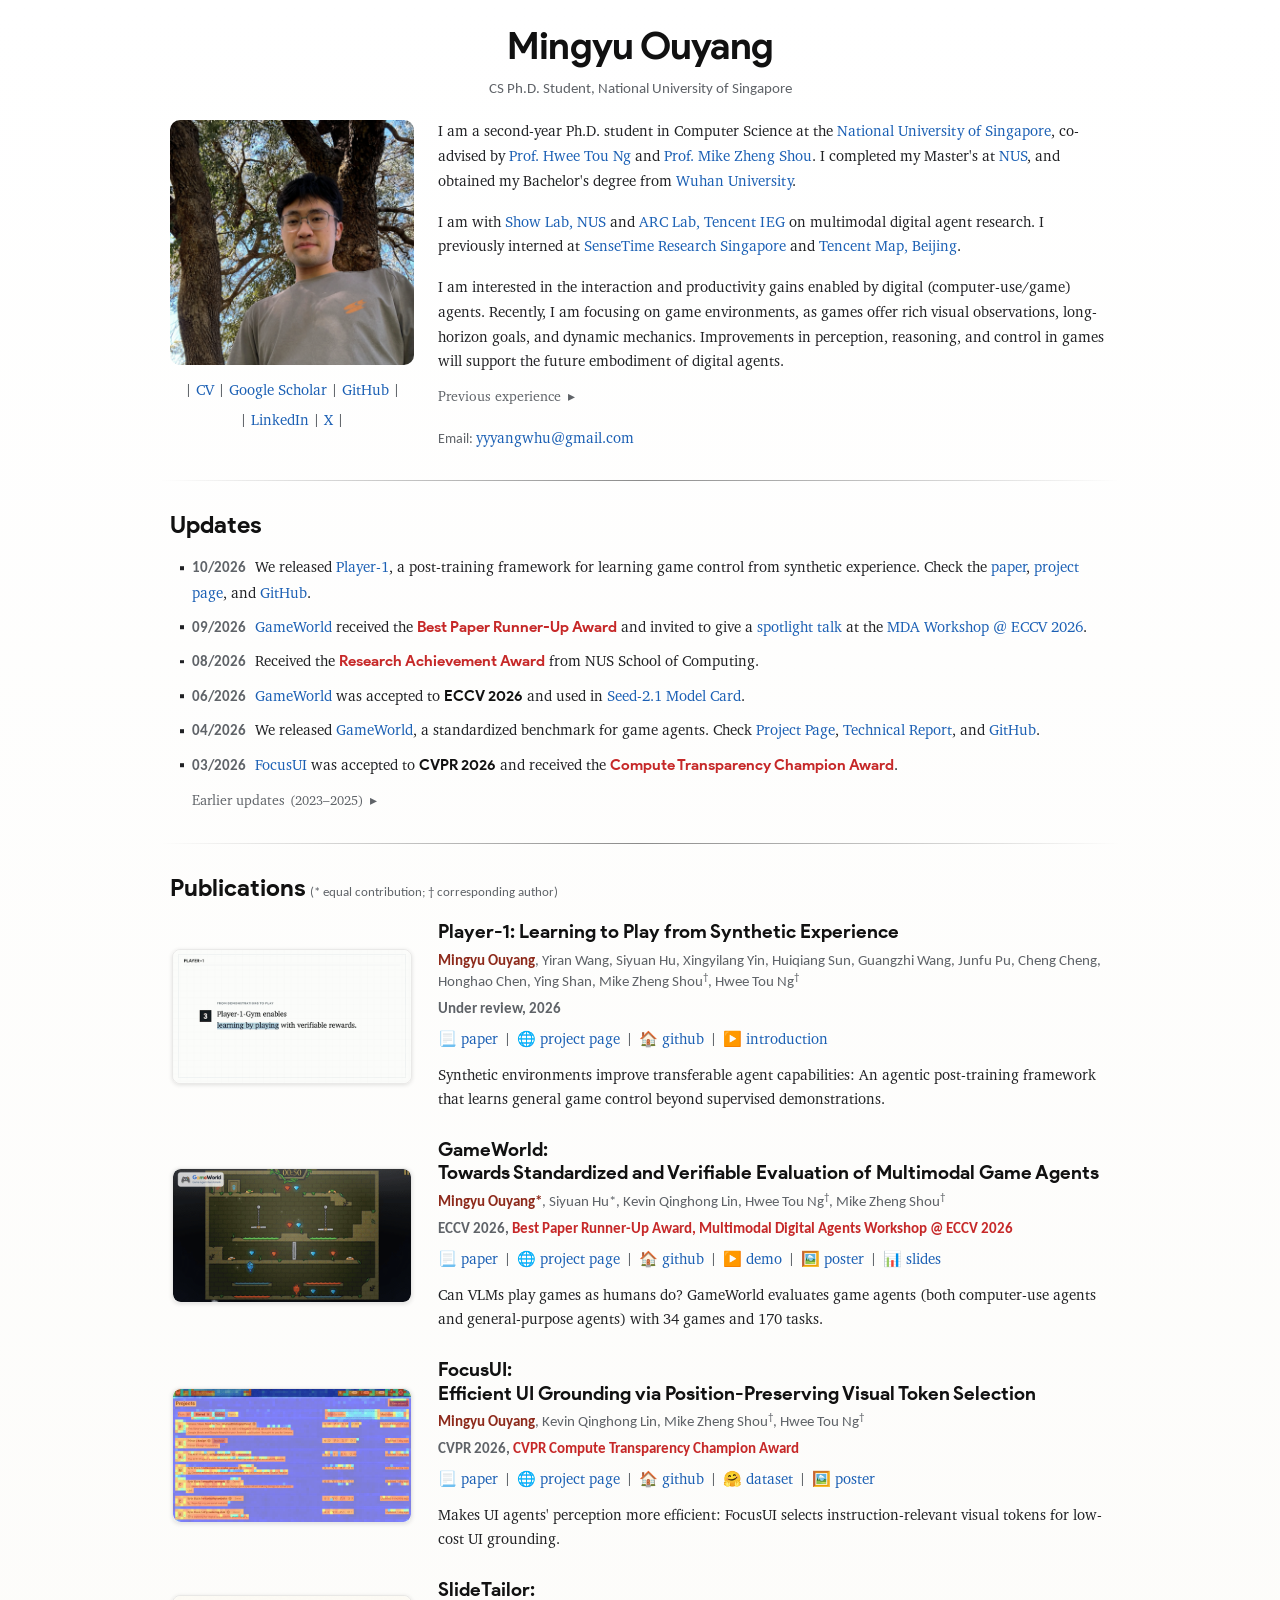
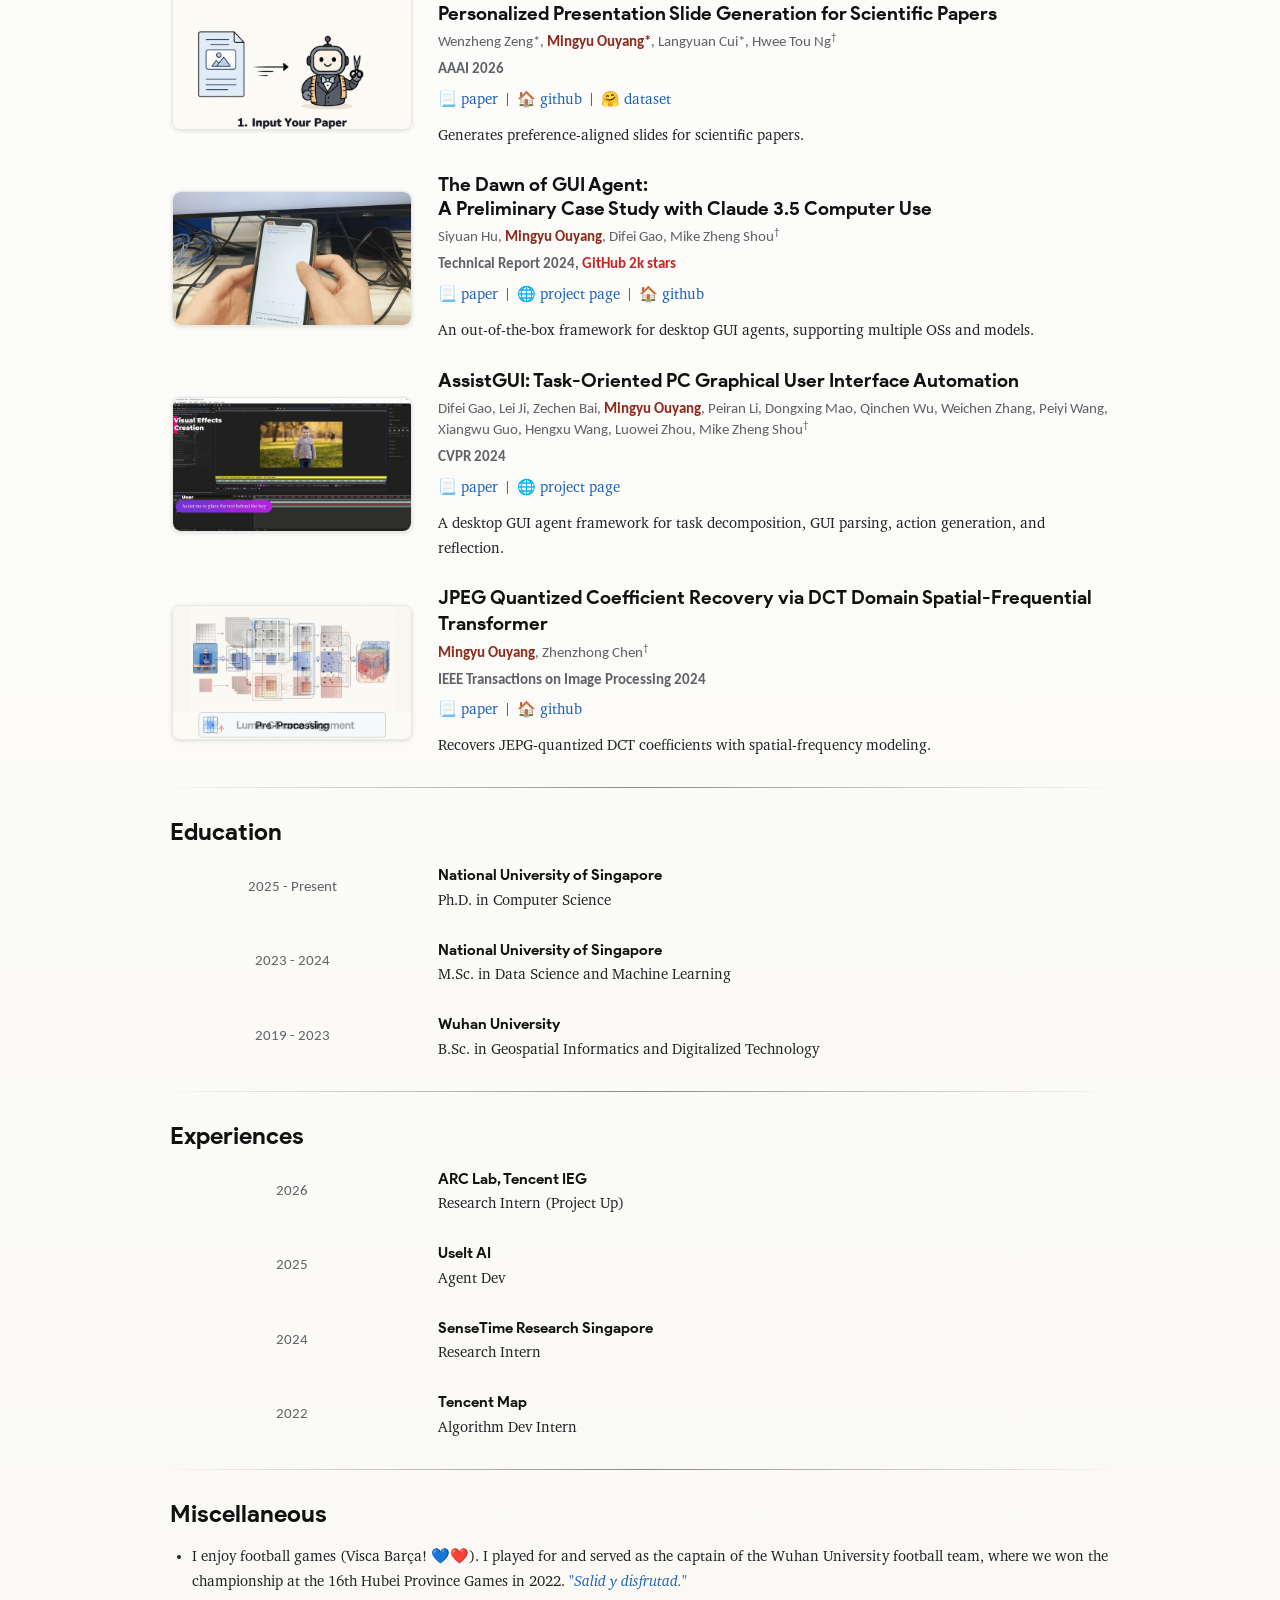
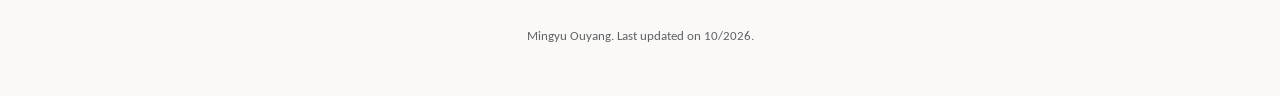
==== commit 625ab8c2: "Improve publication GIF playback" ====
--- a/index.html
+++ b/index.html
@@ -50,7 +50,7 @@
             <p class="link-strip">
               <span class="link-strip-row">
                 <span aria-hidden="true">|</span>
-                <a href="cv/CV_Ouyang_Mingyu_202610.pdf" target="_blank" rel="noopener noreferrer">CV</a>
+                <a href="assets/cv/CV_Ouyang_Mingyu_202610.pdf" target="_blank" rel="noopener noreferrer">CV</a>
                 <span aria-hidden="true">|</span>
                 <a href="https://scholar.google.com/citations?user=GoYztjwAAAAJ&amp;hl" target="_blank" rel="noopener noreferrer">Google Scholar</a>
                 <span aria-hidden="true">|</span>
@@ -155,7 +155,7 @@
             <a class="paper-thumb paper-thumb--image" href="https://player-1-project.github.io/" target="_blank" rel="noopener noreferrer" aria-label="View the Player-1 project page">
               <picture class="paper-thumb-picture">
                 <source media="(prefers-reduced-motion: reduce)" srcset="assets/img/projects/player1-gym-poster.png?v=8796322dd6c9" />
-                <img class="paper-thumb-image" width="640" height="360" loading="lazy" decoding="async" src="assets/img/projects/player1-gym-demo.gif?v=ab9bb8da2788" alt="Player-1 Gym: synthetic 2D and 3D game environments and training overview" />
+                <img class="paper-thumb-image" width="640" height="360" loading="lazy" decoding="async" src="assets/img/projects/player1-gym-demo.gif?v=0fd7fbedcd4b" alt="Player-1 Gym: synthetic 2D and 3D game environments and training overview" />
               </picture>
             </a>
           </td>
@@ -179,7 +179,7 @@
             <a class="paper-thumb paper-thumb--image" href="https://gameworld-project.github.io/" target="_blank" rel="noopener noreferrer" aria-label="View the GameWorld project page">
               <picture class="paper-thumb-picture">
                 <source media="(prefers-reduced-motion: reduce)" srcset="assets/img/projects/gameworld-teaser.jpg" />
-                <img class="paper-thumb-image" width="640" height="360" loading="lazy" decoding="async" src="assets/img/projects/gameworld-demo.gif" alt="GameWorld demo showing multimodal agents interacting across browser games" />
+                <img class="paper-thumb-image" width="640" height="360" loading="lazy" decoding="async" src="assets/img/projects/gameworld-demo.gif?v=9437157ff938" alt="GameWorld demo showing multimodal agents interacting across browser games" />
               </picture>
             </a>
           </td>
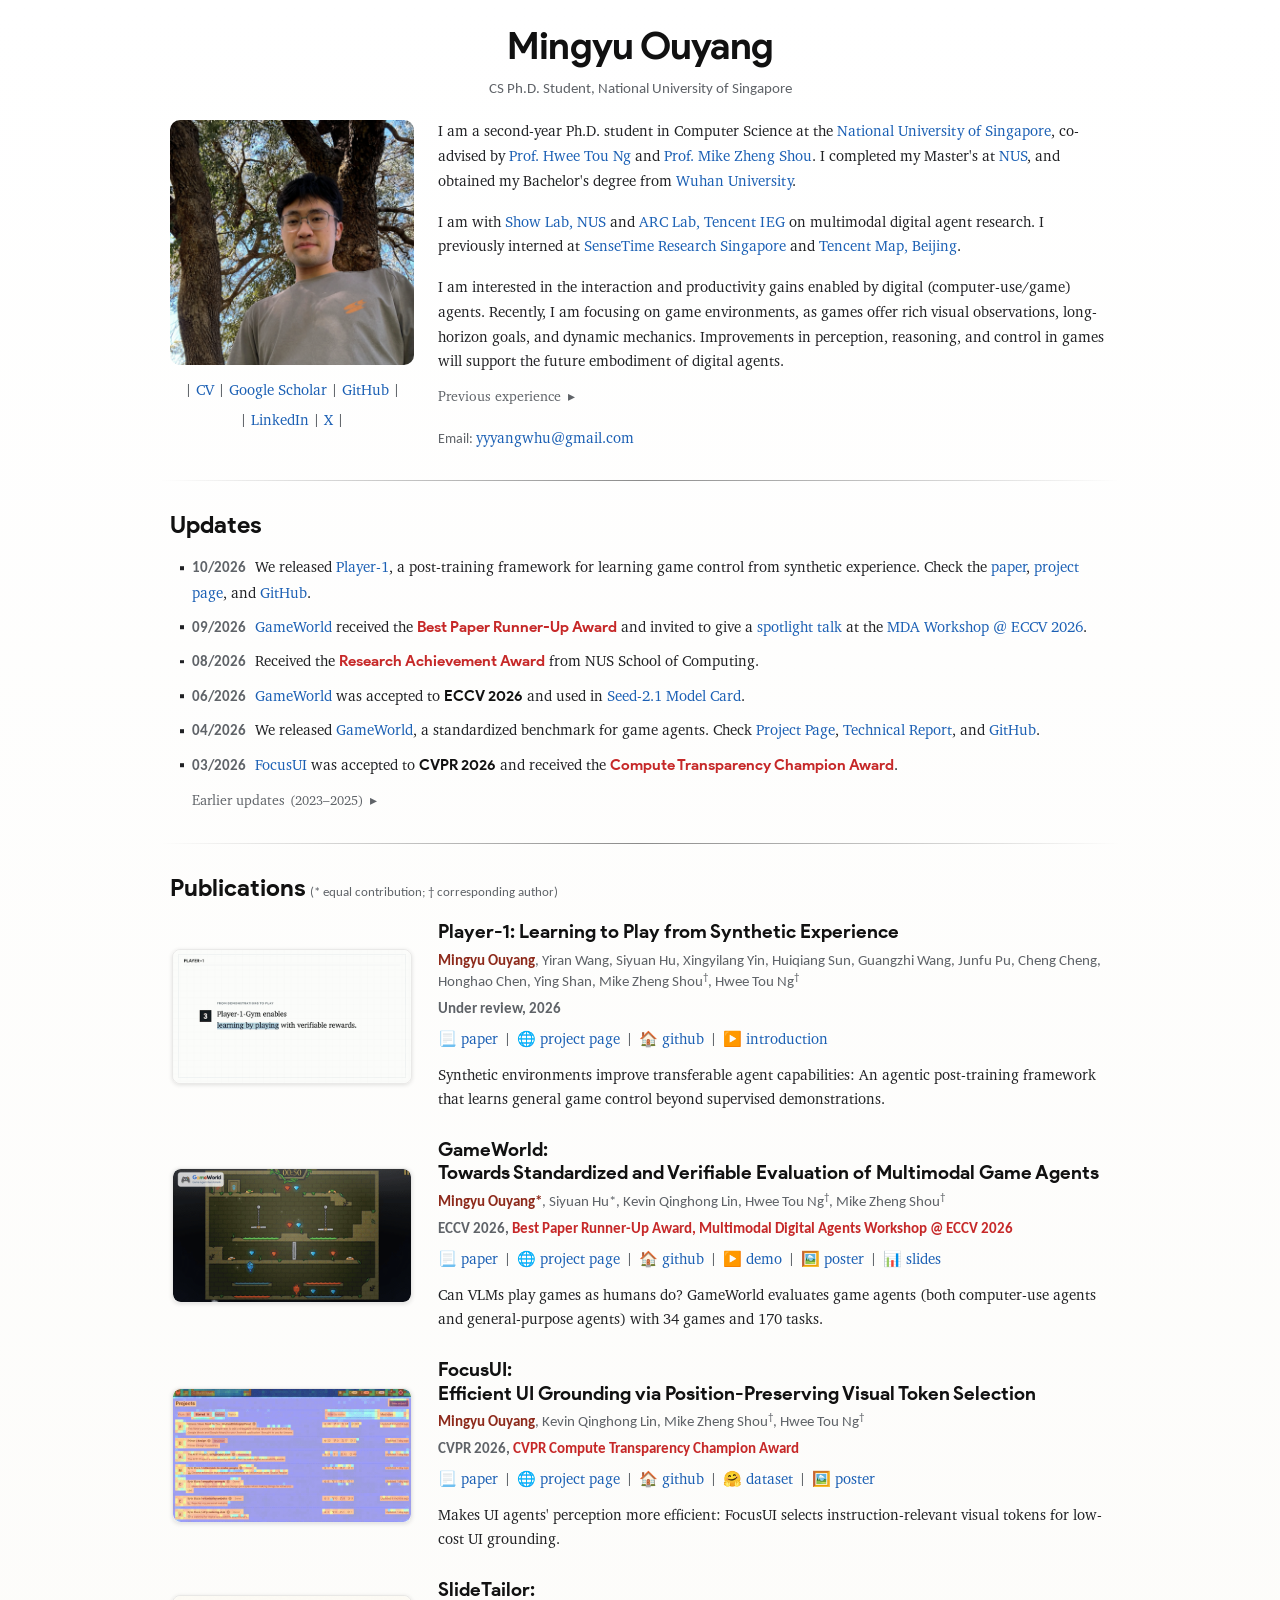
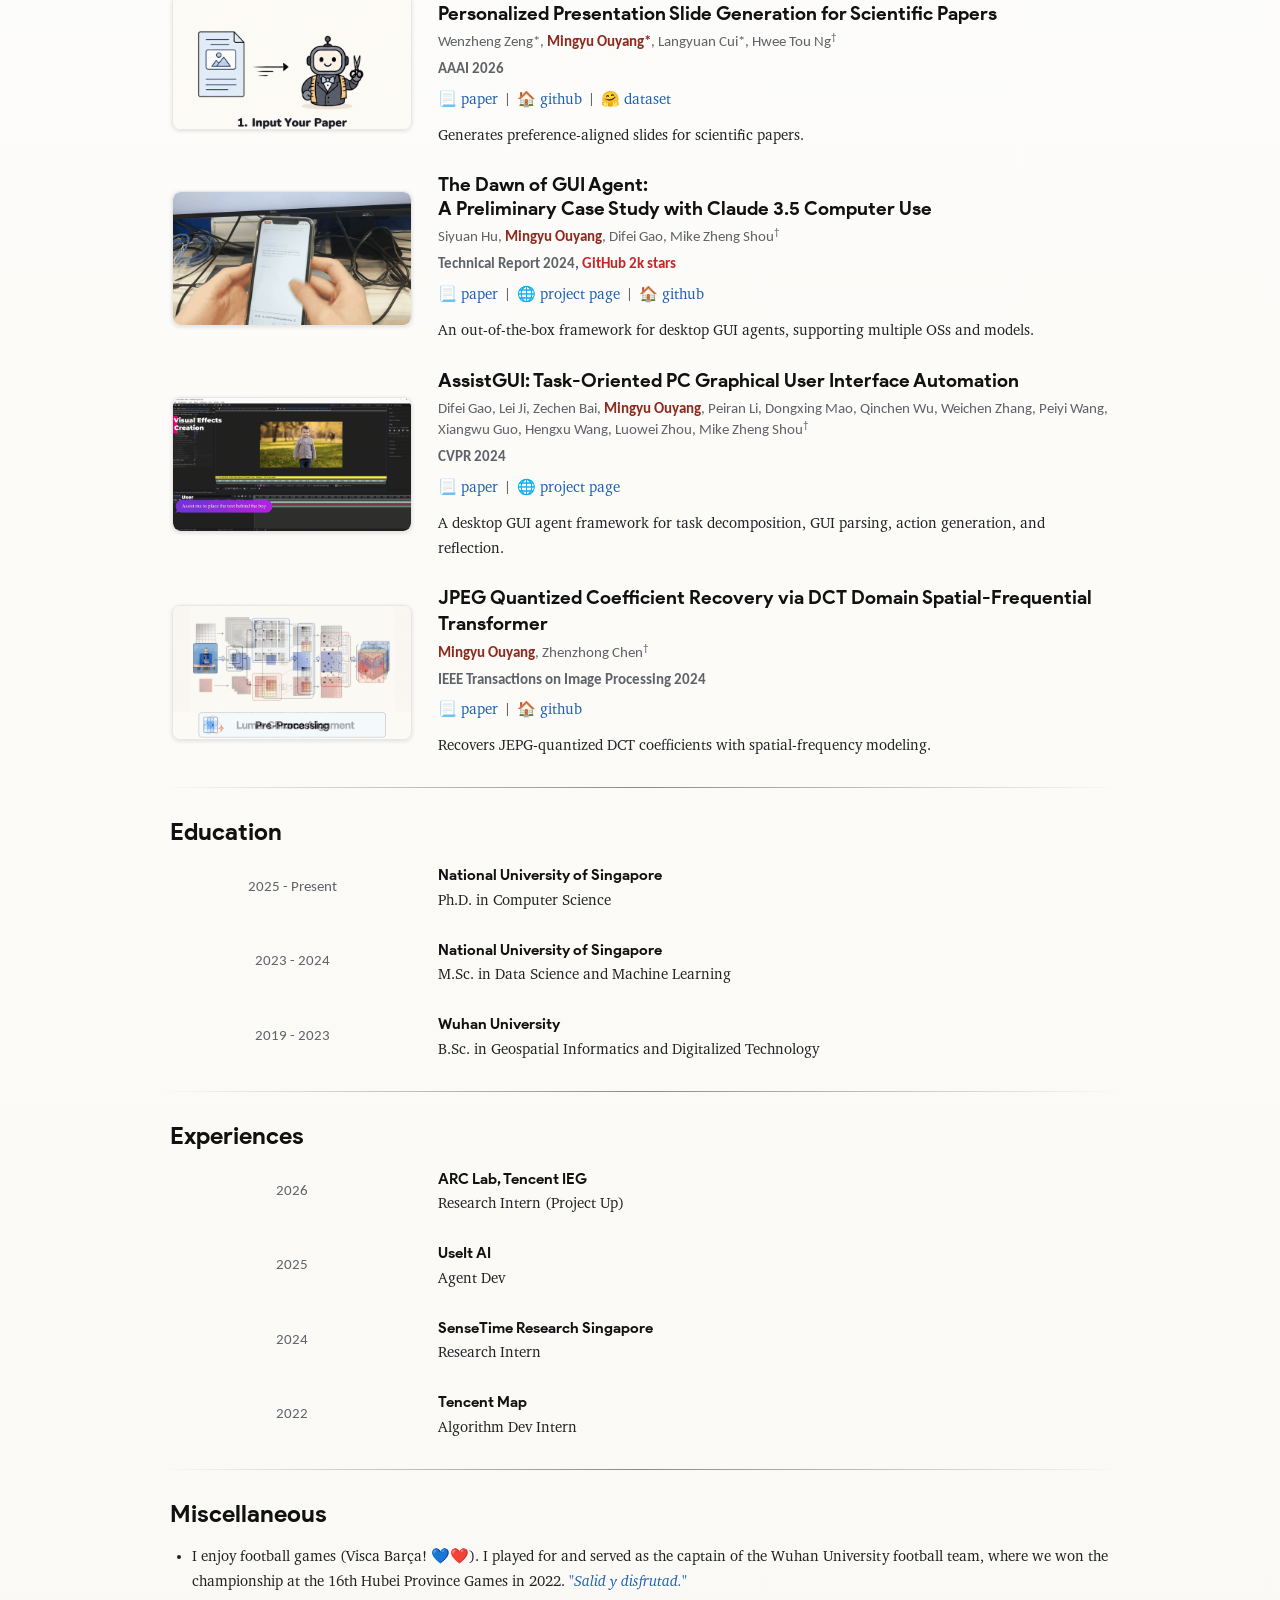
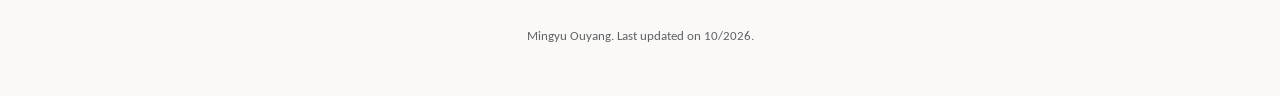
==== commit 7d8fe2dd: "Add stable CV download and dated archive" ====
--- a/index.html
+++ b/index.html
@@ -50,7 +50,7 @@
             <p class="link-strip">
               <span class="link-strip-row">
                 <span aria-hidden="true">|</span>
-                <a href="assets/cv/CV_Ouyang_Mingyu_202610.pdf" target="_blank" rel="noopener noreferrer">CV</a>
+                <a href="assets/cv/CV_Mingyu_Ouyang_latest.pdf" target="_blank" rel="noopener noreferrer">CV</a>
                 <span aria-hidden="true">|</span>
                 <a href="https://scholar.google.com/citations?user=GoYztjwAAAAJ&amp;hl" target="_blank" rel="noopener noreferrer">Google Scholar</a>
                 <span aria-hidden="true">|</span>
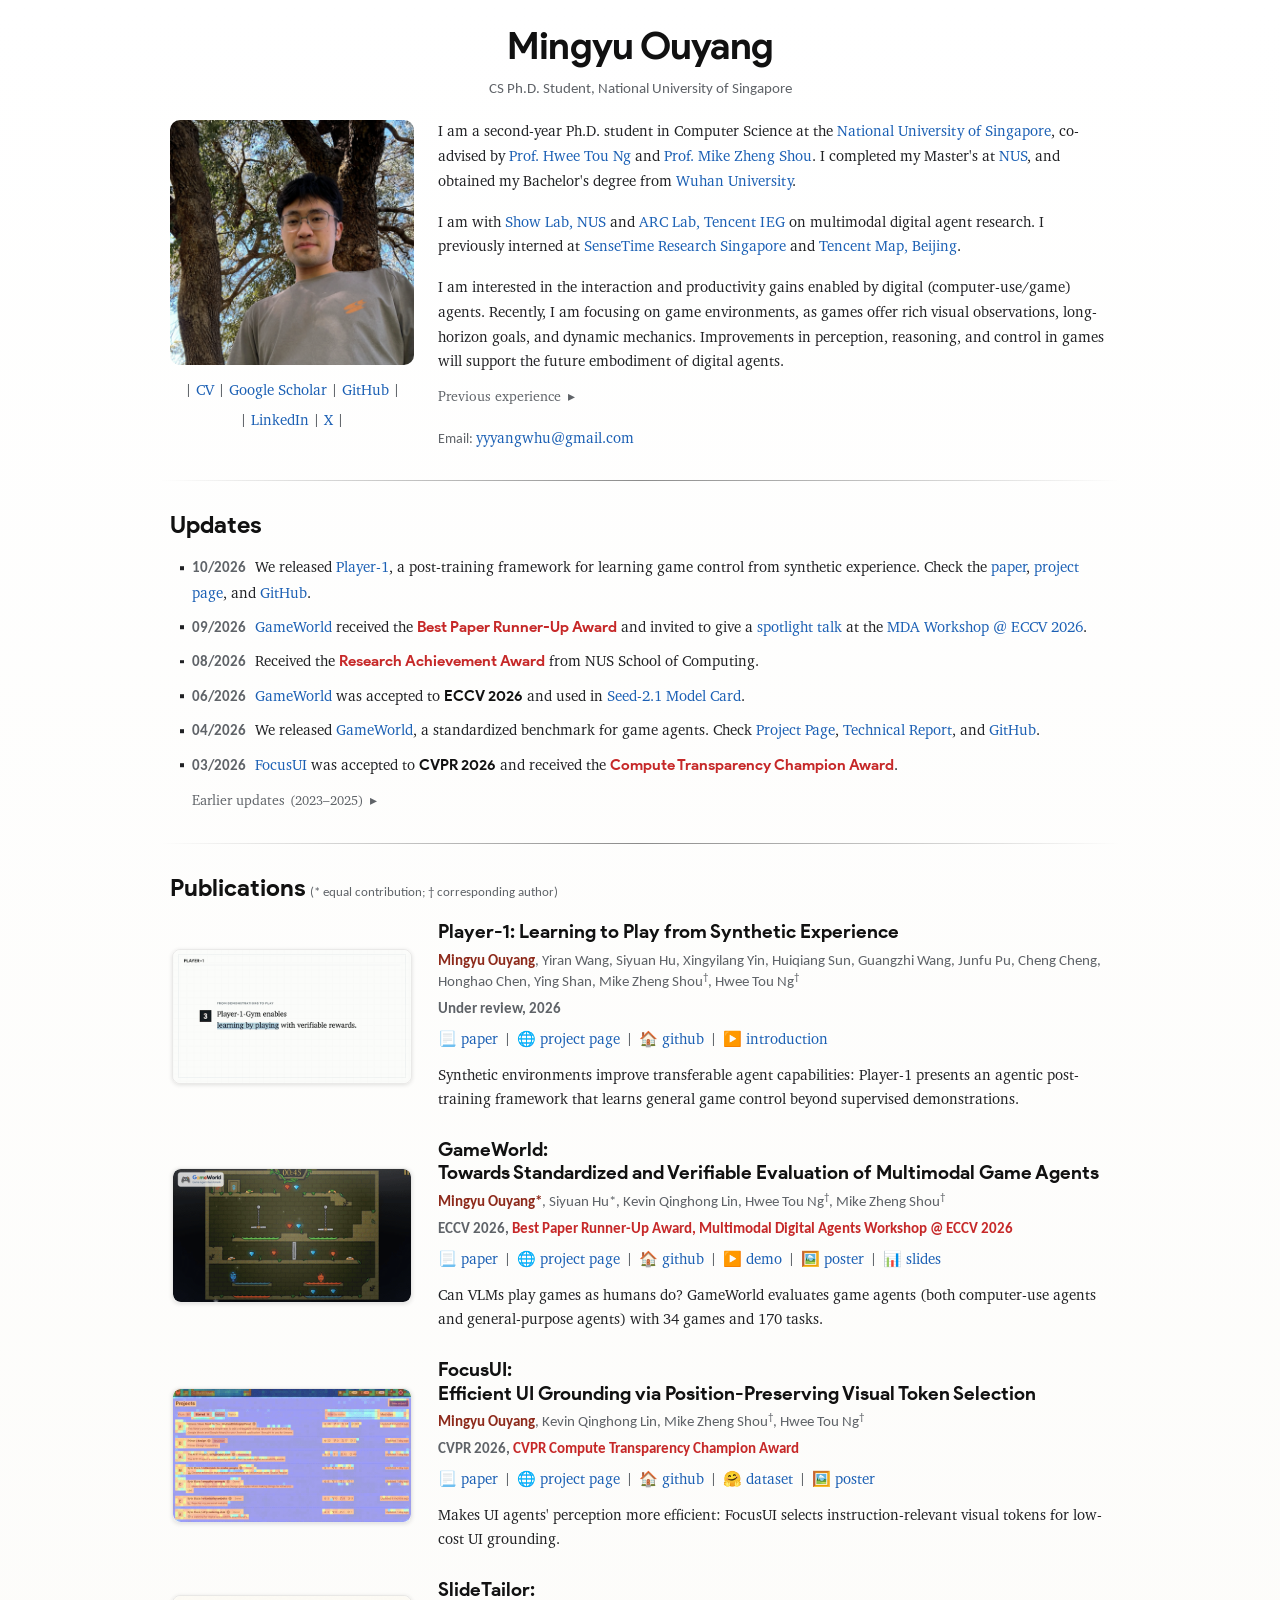
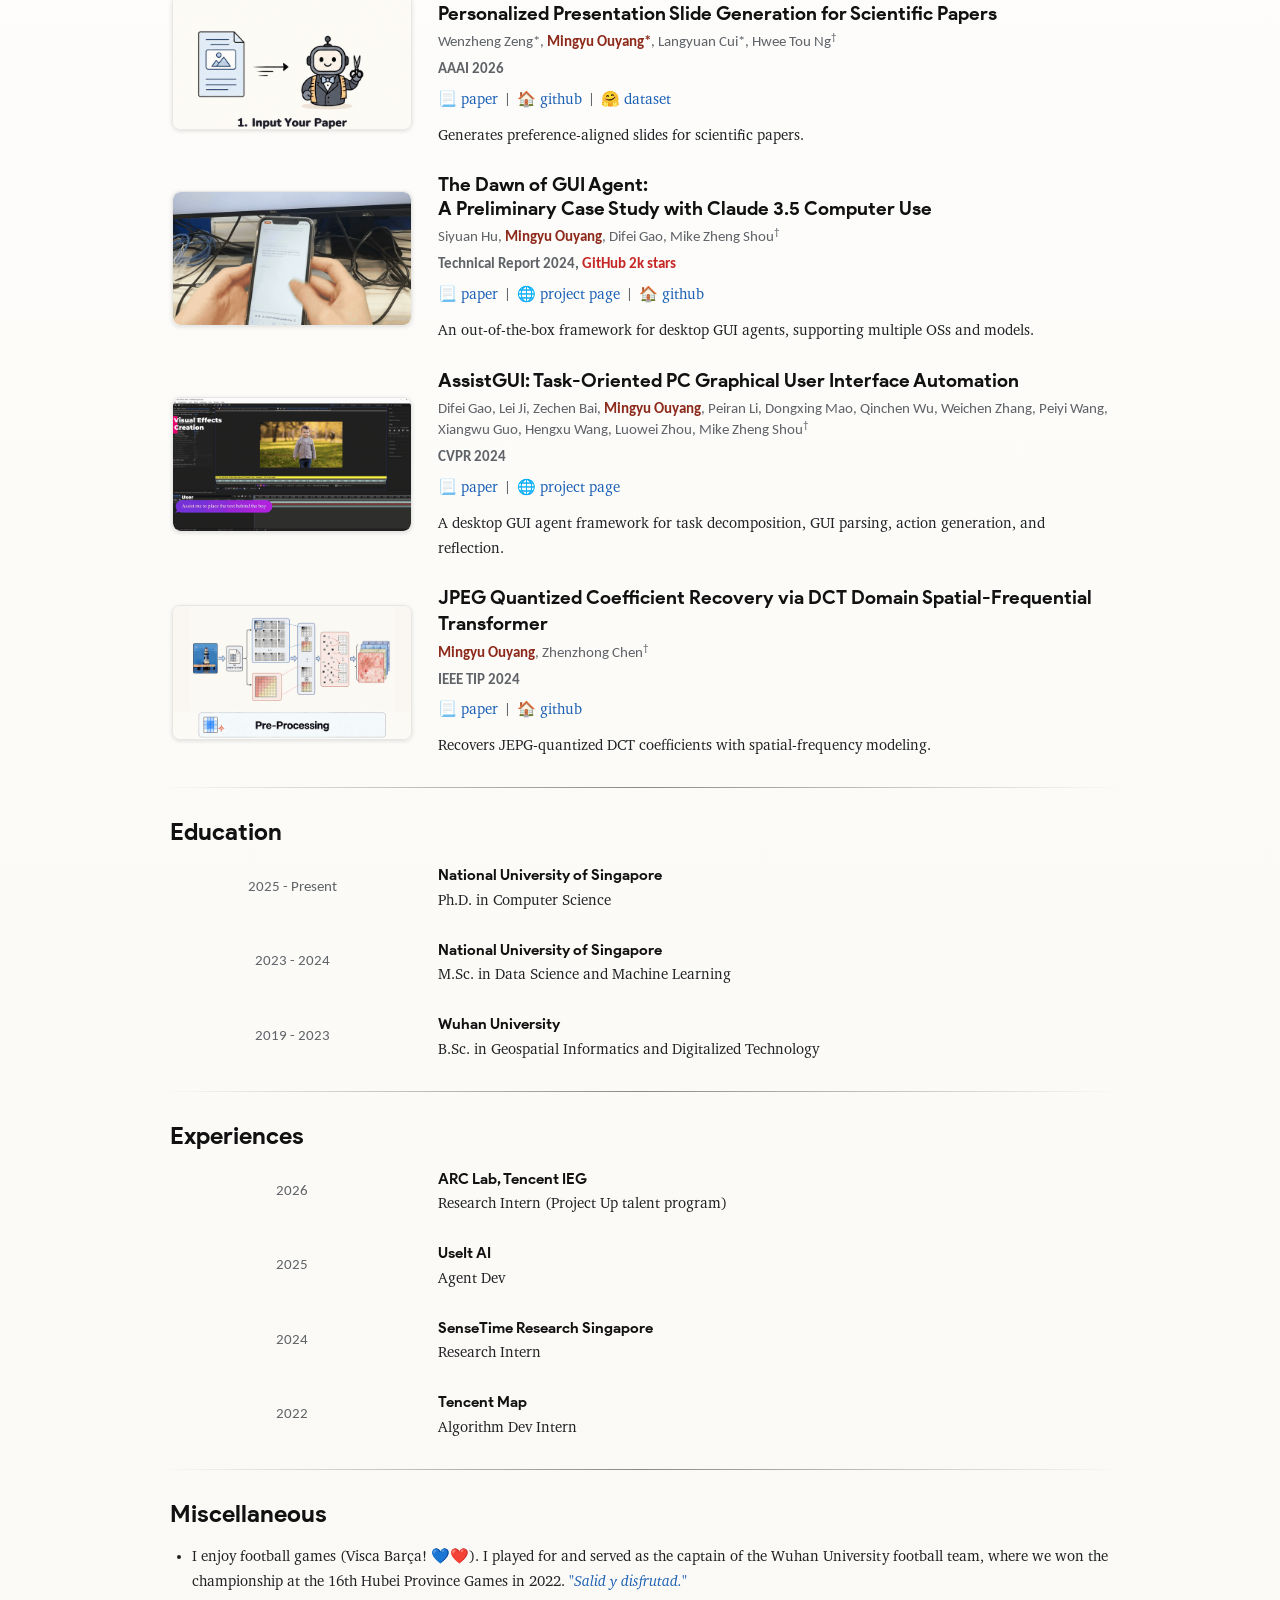
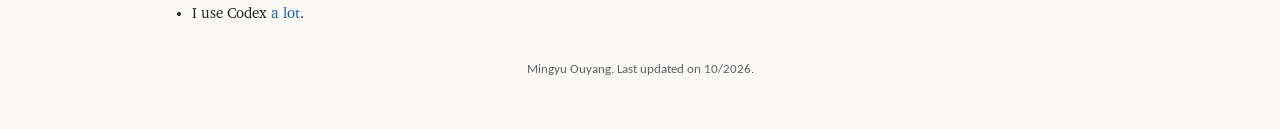
==== commit 9ea8015b: "Add public token dashboard" ====
--- a/index.html
+++ b/index.html
@@ -171,7 +171,7 @@
               <span class="paper-link"><a href="https://github.com/TencentARC/Player-1" target="_blank" rel="noopener noreferrer">🏠 github</a> <span aria-hidden="true">|</span></span>
               <span class="paper-link"><a href="https://player-1-project.github.io/assets/introduction/overview.mp4" target="_blank" rel="noopener noreferrer">▶️ introduction</a></span>
             </p>
-            <p class="paper-summary">Synthetic environments improve transferable agent capabilities: An agentic post-training framework that learns general game control beyond supervised demonstrations.</p>
+            <p class="paper-summary">Synthetic environments improve transferable agent capabilities: Player-1 presents an agentic post-training framework that learns general game control beyond supervised demonstrations.</p>
           </td>
         </tr>
         <tr class="pub-item">
@@ -296,7 +296,7 @@
             <p>
               <heading role="heading" aria-level="3">JPEG Quantized Coefficient Recovery via DCT Domain Spatial-Frequential Transformer</heading><br />
               <span class="author-line"><span class="author-names-full"><span class="author-highlight">Mingyu Ouyang</span>, Zhenzhong Chen<sup class="author-marker" title="Corresponding author">†</sup></span><span class="author-names-short"><span class="nowrap"><span class="author-highlight">M. Ouyang</span></span>, <span class="nowrap">Z. Chen<sup class="author-marker" title="Corresponding author">†</sup></span></span></span><br />
-              <span class="paper-meta"><span class="paper-venue">IEEE Transactions on Image Processing 2024</span></span>
+              <span class="paper-meta"><span class="paper-venue">IEEE TIP 2024</span></span>
             </p>
             <p class="paper-links"><span class="paper-link"><a href="https://doi.org/10.1109/TIP.2024.3403054" target="_blank" rel="noopener noreferrer">📃 paper</a> <span aria-hidden="true">|</span></span>
               <span class="paper-link"><a href="https://github.com/yyyang404/DCT-JPEG-Artifact-Removal" target="_blank" rel="noopener noreferrer">🏠 github</a></span></p>
@@ -337,7 +337,7 @@
       <table class="full-table detail-grid section-content" cellspacing="0" cellpadding="0">
         <tr class="detail-item">
           <td width="28%"><span class="entry-date">2026</span></td>
-          <td class="detail-copy"><span class="detail-title">ARC Lab, Tencent IEG</span><br />Research Intern (Project Up)</td>
+          <td class="detail-copy"><span class="detail-title">ARC Lab, Tencent IEG</span><br />Research Intern (Project Up talent program)</td>
         </tr>
         <tr class="detail-item">
           <td width="28%"><span class="entry-date">2025</span></td>
@@ -365,6 +365,7 @@
           <td>
             <ul class="bullet-list">
                 <li>I enjoy football games (Visca Barça! 💙❤️). I played for and served as the captain of the Wuhan University football team, where we won the championship at the 16th Hubei Province Games in 2022.  <a class="nowrap" href="https://artihove.co.uk/cruyff-fcbarcelona" target="_blank" rel="noopener noreferrer"><i>"Salid y disfrutad."</i></a></li>
+                <li>I use Codex <a href="tokens/">a lot</a>.</li>
               </ul>
           </td>
         </tr>
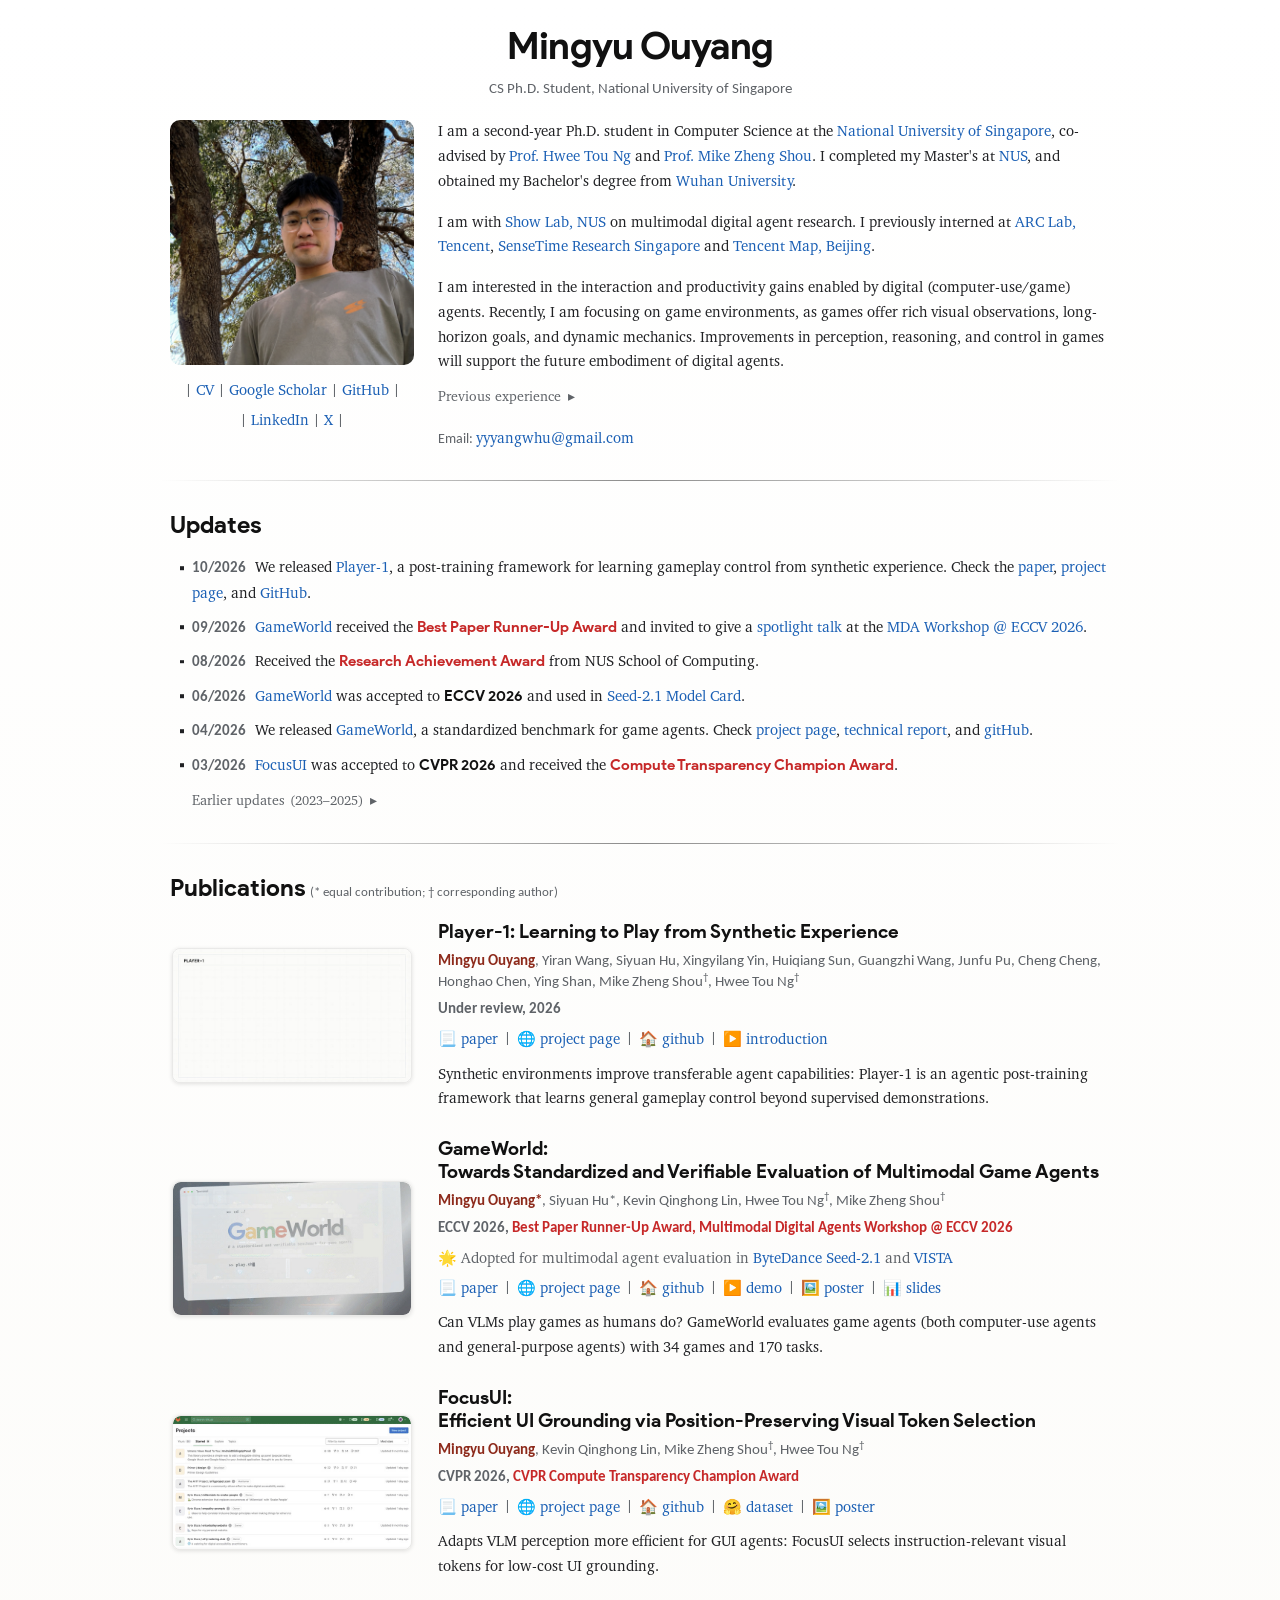
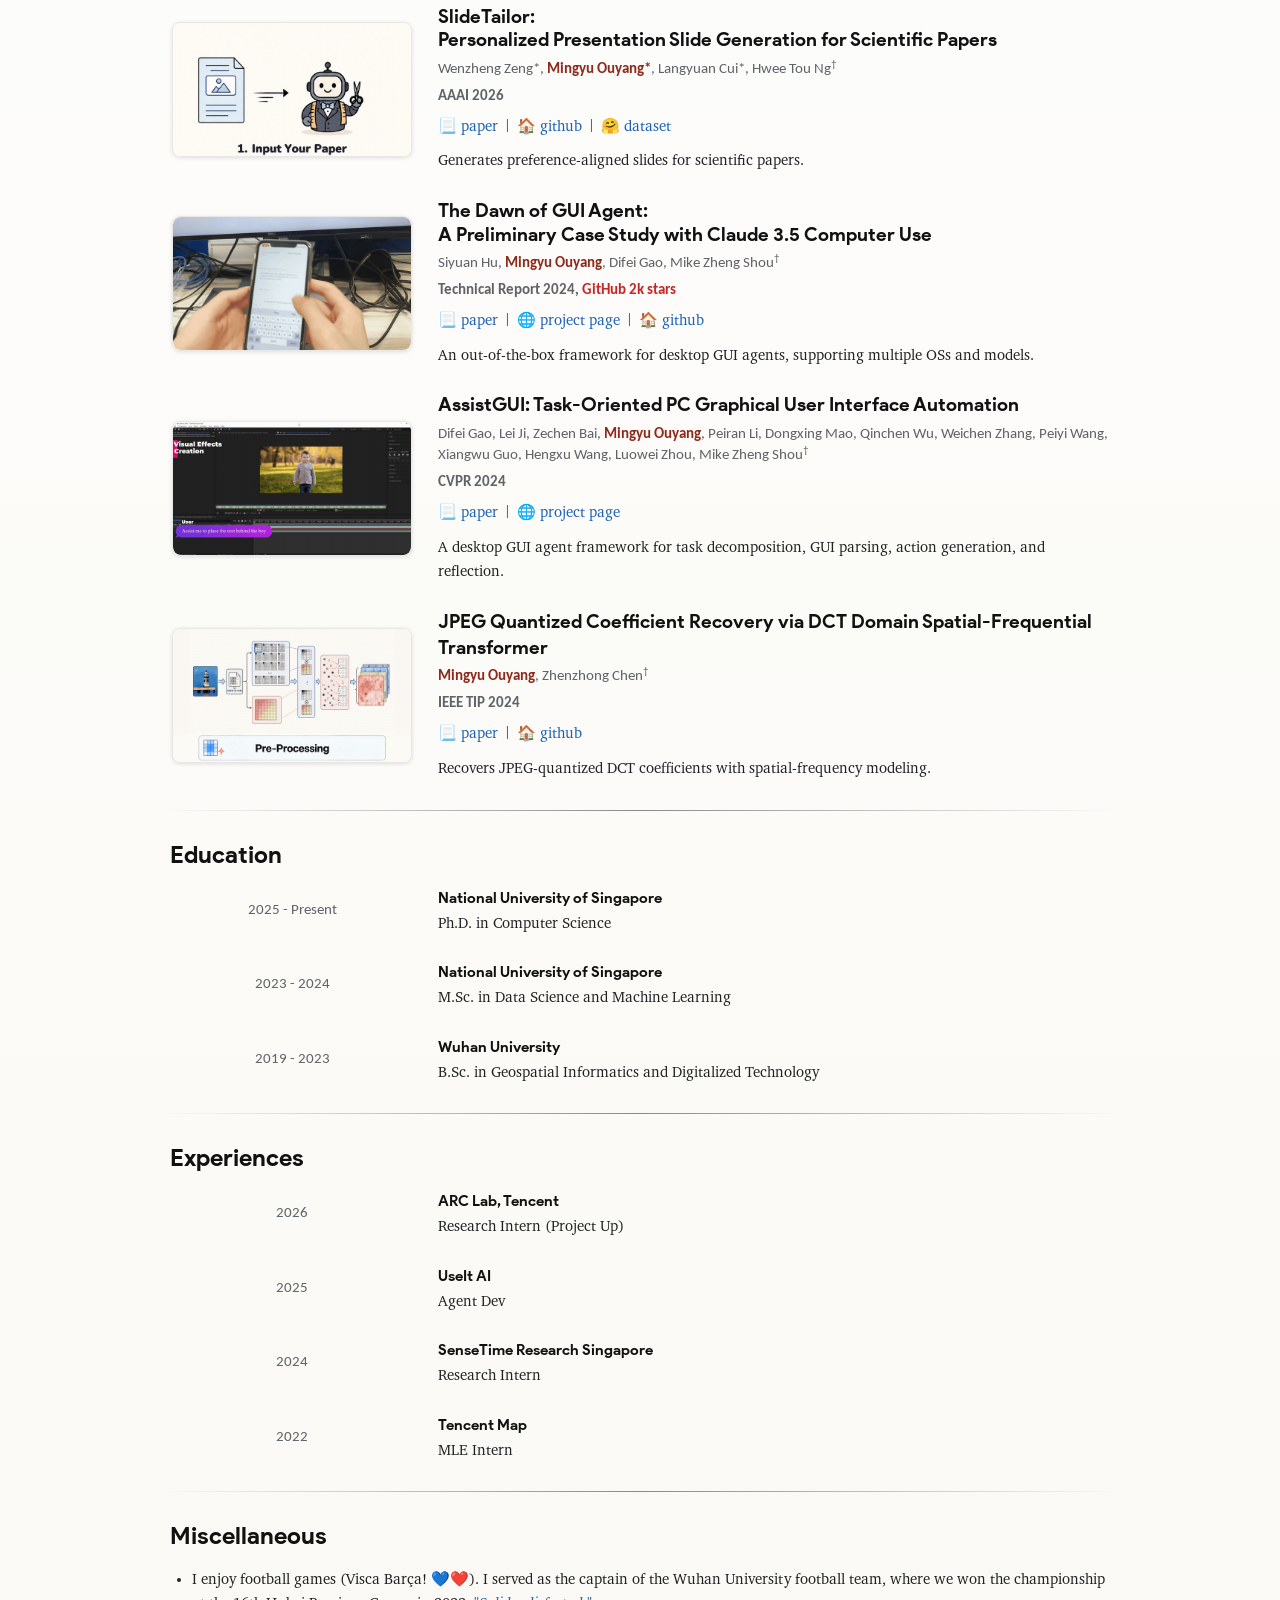
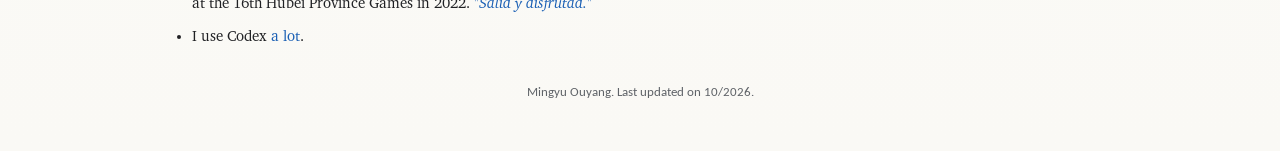
==== commit 312e33fa: "Refresh homepage content and project previews" ====
--- a/index.html
+++ b/index.html
@@ -15,19 +15,62 @@
     <title>Mingyu Ouyang</title>
     <meta
       name="description"
-      content="Mingyu Ouyang's homepage."
+      content="Mingyu (Myles) Ouyang is a CS Ph.D. student at NUS Show Lab researching multimodal digital and game agents."
     />
     <link rel="icon" href="/favicon.ico" sizes="any" />
     <link rel="icon" type="image/png" href="/assets/img/favicon-48.png" sizes="48x48" />
     <meta name="application-name" content="Mingyu Ouyang" />
     <meta property="og:site_name" content="Mingyu Ouyang" />
+    <meta property="og:title" content="Mingyu (Myles) Ouyang" />
+    <meta property="og:description" content="CS Ph.D. student at National University of Singapore (Show Lab). Multimodal digital &amp; game agents." />
+    <meta property="og:url" content="https://mingyuouyang.com/" />
+    <meta property="og:image" content="https://mingyuouyang.com/assets/img/portrait.png" />
+    <meta property="og:type" content="profile" />
+    <meta name="twitter:card" content="summary" />
+    <meta name="twitter:title" content="Mingyu (Myles) Ouyang" />
+    <meta name="twitter:description" content="CS Ph.D. student at NUS Show Lab. Multimodal digital &amp; game agents." />
+    <meta name="twitter:image" content="https://mingyuouyang.com/assets/img/portrait.png" />
     <script type="application/ld+json">
       {
         "@context": "https://schema.org",
-        "@type": "WebSite",
+        "@type": "Person",
         "name": "Mingyu Ouyang",
-        "alternateName": "Mingyu Ouyang Homepage",
-        "url": "https://mingyuouyang.com/"
+        "alternateName": ["Myles Ouyang", "欧阳铭禹"],
+        "url": "https://mingyuouyang.com/",
+        "image": "https://mingyuouyang.com/assets/img/portrait.png",
+        "jobTitle": "Ph.D. Student in Computer Science",
+        "affiliation": {
+          "@type": "Organization",
+          "name": "National University of Singapore",
+          "url": "https://www.nus.edu.sg/"
+        },
+        "alumniOf": [
+          {
+            "@type": "CollegeOrUniversity",
+            "name": "National University of Singapore",
+            "url": "https://www.nus.edu.sg/"
+          },
+          {
+            "@type": "CollegeOrUniversity",
+            "name": "Wuhan University",
+            "url": "https://www.whu.edu.cn/"
+          }
+        ],
+        "knowsAbout": [
+          "Multimodal Agents",
+          "Computer-Use Agents",
+          "Game Agents",
+          "GUI Automation",
+          "Artificial Intelligence",
+          "Deep Learning",
+          "Computer Vision"
+        ],
+        "sameAs": [
+          "https://scholar.google.com/citations?user=GoYztjwAAAAJ&hl",
+          "https://github.com/yyyang404",
+          "https://www.linkedin.com/in/mingyu-ouyang-418a54286/",
+          "https://x.com/OuyyyangMingyu"
+        ]
       }
     </script>
     <!-- Generated font preloads: tools/fonts/build.py -->
@@ -36,11 +79,13 @@
     <link rel="preload" href="assets/fonts/carlito/Carlito-Bold.woff2" as="font" type="font/woff2" crossorigin />
     <link rel="preload" href="assets/fonts/product-sans/ProductSans-Bold.woff2" as="font" type="font/woff2" crossorigin />
     <!-- End generated font preloads -->
-    <link rel="stylesheet" href="stylesheet.css?v=ae60630f0242" />
+    <link rel="stylesheet" href="stylesheet.css?v=9ece448c6705" />
+    <script defer src="assets/js/project-previews.js?v=b4d4ad7e10b0"></script>
   </head>
   <body>
     <div class="page-shell">
-      <p class="page-heading"><pageheading role="heading" aria-level="1">Mingyu Ouyang</pageheading></p>
+      <div id="about"></div>
+      <h1 class="page-heading">Mingyu Ouyang</h1>
       <p class="page-subtitle">CS Ph.D. Student, National University of Singapore</p>
 
       <table class="full-table stack-table intro-layout" cellspacing="0" cellpadding="0">
@@ -80,8 +125,7 @@
             </p>
             <p>
               I am with
-              <a href="https://sites.google.com/view/showlab/home" target="_blank" rel="noopener noreferrer">Show Lab, NUS</a> and <a href="https://arc.tencent.com/" target="_blank" rel="noopener noreferrer">ARC Lab, Tencent IEG</a>
-              on multimodal digital agent research. I previously interned at <a href="https://www.sensetime.com/en" target="_blank" rel="noopener noreferrer">SenseTime Research Singapore</a> and <a href="https://www.tencent.com/products/tencent-map/" target="_blank" rel="noopener noreferrer">Tencent Map, Beijing</a>.
+              <a href="https://sites.google.com/view/showlab/home" target="_blank" rel="noopener noreferrer">Show Lab, NUS</a> on multimodal digital agent research. I previously interned at <a href="https://arc.tencent.com/" target="_blank" rel="noopener noreferrer">ARC Lab, Tencent</a>, <a href="https://www.sensetime.com/en" target="_blank" rel="noopener noreferrer">SenseTime Research Singapore</a> and <a href="https://www.tencent.com/products/tencent-map/" target="_blank" rel="noopener noreferrer">Tencent Map, Beijing</a>.
             </p>
             <p>
               I am interested in the interaction and productivity gains enabled by digital (computer-use/game) agents.
@@ -98,9 +142,9 @@
                 Previously, I worked on low-level vision training on-device image restoration models for cameras. I was experienced with AI image signal processing (AI-ISP), image compression and restoration.
               </span>
             </p>
-            <!-- <p class="opportunity-note"> -->
-              <!-- [Opportunity Note] I am currently looking for research internship working on multimodal agents (including computer-use, game, etc) starting summer 2026. Feel free to contact me! -->
-            <!-- </p> -->
+            <!-- <p class="opportunity-note">
+              Open to research collaborations and discussions.
+            </p> -->
             <p class="contact-line">
               Email: <a href="mailto:yyyangwhu@gmail.com">yyyangwhu@gmail.com</a>
             </p>
@@ -112,18 +156,18 @@
 
       <table class="full-table section-heading" cellspacing="0" cellpadding="0" id="news">
         <tr>
-          <td><sectionheading role="heading" aria-level="2">Updates</sectionheading></td>
+          <td><h2 class="section-title">Updates</h2></td>
         </tr>
       </table>
       <table class="full-table section-content" cellspacing="0" cellpadding="0">
         <tr>
           <td>
             <ul class="news-list" role="list">
-              <li><span class="news-date">10/2026</span> We released <a href="https://player-1-project.github.io/" target="_blank" rel="noopener noreferrer">Player-1</a>, a post-training framework for learning game control from synthetic experience. Check the <a href="https://arxiv.org/abs/2610.20584" target="_blank" rel="noopener noreferrer">paper</a>, <a href="https://player-1-project.github.io/" target="_blank" rel="noopener noreferrer">project page</a>, and <a href="https://github.com/TencentARC/Player-1" target="_blank" rel="noopener noreferrer">GitHub</a>.</li>
+              <li><span class="news-date">10/2026</span> We released <a href="https://player-1-project.github.io/" target="_blank" rel="noopener noreferrer">Player-1</a>, a post-training framework for learning gameplay control from synthetic experience. Check the <a href="https://arxiv.org/abs/2610.20584" target="_blank" rel="noopener noreferrer">paper</a>, <a href="https://player-1-project.github.io/" target="_blank" rel="noopener noreferrer">project page</a>, and <a href="https://github.com/TencentARC/Player-1" target="_blank" rel="noopener noreferrer">GitHub</a>.</li>
               <li><span class="news-date">09/2026</span> <a href="https://gameworld-project.github.io/" target="_blank" rel="noopener noreferrer">GameWorld</a> received the <strong class="award-note">Best Paper Runner-Up Award</strong> and invited to give a <a href="assets/pdf/projects/gameworld-slides.pdf" target="_blank" rel="noopener noreferrer">spotlight talk</a> at the <a href="https://mda-workshop.allen.ai/" target="_blank" rel="noopener noreferrer">MDA Workshop @ <span class="nowrap">ECCV 2026</span></a>. </li>
               <li><span class="news-date">08/2026</span> Received the <strong class="award-note">Research Achievement Award</strong> from NUS School of Computing.</li>
               <li><span class="news-date">06/2026</span> <a href="https://gameworld-project.github.io/" target="_blank" rel="noopener noreferrer">GameWorld</a> was accepted to <strong><span class="nowrap">ECCV 2026</span></strong> and used in <a href="https://lf3-static.bytednsdoc.com/obj/eden-cn/lapzild-tss/ljhwZthlaukjlkulzlp/seed2.1/Seed2_1_Model_Card.pdf" target="_blank" rel="noopener noreferrer">Seed-2.1 Model Card</a>. </li>
-              <li><span class="news-date">04/2026</span> We released <a href="https://arxiv.org/abs/2604.07429" target="_blank" rel="noopener noreferrer">GameWorld</a>, a standardized benchmark for game agents. Check <a href="https://gameworld-project.github.io/" target="_blank" rel="noopener noreferrer">Project Page</a>, <a href="https://arxiv.org/abs/2604.07429" target="_blank" rel="noopener noreferrer">Technical Report</a>, and <a href="https://github.com/gameworld-project/gameworld" target="_blank" rel="noopener noreferrer">GitHub</a>.</li>
+              <li><span class="news-date">04/2026</span> We released <a href="https://arxiv.org/abs/2604.07429" target="_blank" rel="noopener noreferrer">GameWorld</a>, a standardized benchmark for game agents. Check <a href="https://gameworld-project.github.io/" target="_blank" rel="noopener noreferrer">project page</a>, <a href="https://arxiv.org/abs/2604.07429" target="_blank" rel="noopener noreferrer">technical report</a>, and <a href="https://github.com/gameworld-project/gameworld" target="_blank" rel="noopener noreferrer">gitHub</a>.</li>
               <li><span class="news-date">03/2026</span> <a href="https://arxiv.org/abs/2601.03928" target="_blank" rel="noopener noreferrer">FocusUI</a> was accepted to <strong><span class="nowrap">CVPR 2026</span></strong> and received the <strong class="award-note">Compute Transparency Champion Award</strong>.</li>
             </ul>
             <details class="news-archive">
@@ -144,7 +188,7 @@
 
       <table class="full-table section-heading" cellspacing="0" cellpadding="0" id="publications">
         <tr>
-          <td><sectionheading role="heading" aria-level="2">Publications</sectionheading> <span class="paper-note publication-notes">(* equal contribution; † corresponding author)</span></td>
+          <td><h2 class="section-title">Publications</h2> <span class="paper-note publication-notes">(* equal contribution; † corresponding author)</span></td>
         </tr>
       </table>
 
@@ -155,23 +199,24 @@
             <a class="paper-thumb paper-thumb--image" href="https://player-1-project.github.io/" target="_blank" rel="noopener noreferrer" aria-label="View the Player-1 project page">
               <picture class="paper-thumb-picture">
                 <source media="(prefers-reduced-motion: reduce)" srcset="assets/img/projects/player1-gym-poster.png?v=8796322dd6c9" />
-                <img class="paper-thumb-image" width="640" height="360" loading="lazy" decoding="async" src="assets/img/projects/player1-gym-demo.gif?v=0fd7fbedcd4b" alt="Player-1 Gym: synthetic 2D and 3D game environments and training overview" />
-              </picture>
-            </a>
-          </td>
-          <td width="72%">
-            <p>
-              <heading role="heading" aria-level="3">Player-1: Learning to Play from Synthetic Experience</heading><br />
-              <span class="author-line"><span class="author-names-full"><span class="author-highlight">Mingyu Ouyang</span>, Yiran Wang, Siyuan Hu, Xingyilang Yin, Huiqiang Sun, Guangzhi Wang, Junfu Pu, Cheng Cheng, Honghao Chen, Ying Shan, Mike Zheng Shou<sup class="author-marker" title="Corresponding author">†</sup>, Hwee Tou Ng<sup class="author-marker" title="Corresponding author">†</sup></span><span class="author-names-short"><span class="nowrap"><span class="author-highlight">M. Ouyang</span></span>, <span class="nowrap">Y. Wang</span>, <span class="nowrap">S. Hu</span>, <span class="nowrap">X. Yin</span>, <span class="nowrap">H. Sun</span>, <span class="nowrap">G. Wang</span>, <span class="nowrap">J. Pu</span>, <span class="nowrap">C. Cheng</span>, <span class="nowrap">H. Chen</span>, <span class="nowrap">Y. Shan</span>, <span class="nowrap">M. Z. Shou<sup class="author-marker" title="Corresponding author">†</sup></span>, <span class="nowrap">H. T. Ng<sup class="author-marker" title="Corresponding author">†</sup></span></span></span><br />
+                <img class="paper-thumb-image" width="640" height="360" loading="lazy" decoding="async" src="assets/img/projects/player1-gym-demo-preview.jpg?v=a76ab3a4ab67" alt="Player-1 Gym: synthetic 2D and 3D game environments and training overview" />
+              </picture>
+              <video class="paper-thumb-video" width="640" height="360" autoplay loop muted playsinline preload="none" data-src="assets/video/previews/player1-gym-demo.mp4?v=27be8cb964b5" aria-hidden="true" tabindex="-1" hidden></video>
+            </a>
+          </td>
+          <td width="72%">
+            <div class="publication-header">
+              <h3 class="paper-title">Player-1: Learning to Play from Synthetic Experience</h3>
+              <span class="author-line"><span class="author-names-full"><span class="author-highlight">Mingyu Ouyang</span>, Yiran Wang, Siyuan Hu, Xingyilang Yin, Huiqiang Sun, Guangzhi Wang, Junfu Pu, Cheng Cheng, Honghao Chen, Ying Shan, Mike Zheng Shou<sup class="author-marker" title="Corresponding author">†</sup>, Hwee Tou Ng<sup class="author-marker" title="Corresponding author">†</sup></span><span class="author-names-short"><span class="nowrap"><span class="author-highlight">M. Ouyang</span></span>, <span class="nowrap">Y. Wang</span>, <span class="nowrap">S. Hu</span>, <span class="nowrap">X. Yin</span>, <span class="nowrap">H. Sun</span>, <span class="nowrap">G. Wang</span>, <span class="nowrap">J. Pu</span>, <span class="nowrap">C. Cheng</span>, <span class="nowrap">H. Chen</span>, <span class="nowrap">Y. Shan</span>, <span class="nowrap">M. Z. Shou<sup class="author-marker" title="Corresponding author">†</sup></span>, <span class="nowrap">H. T. Ng<sup class="author-marker" title="Corresponding author">†</sup></span></span></span>
               <span class="paper-meta">Under review, 2026</span>
-            </p>
+            </div>
             <p class="paper-links">
               <span class="paper-link"><a href="https://arxiv.org/abs/2610.20584" target="_blank" rel="noopener noreferrer">📃 paper</a> <span aria-hidden="true">|</span></span>
               <span class="paper-link"><a href="https://player-1-project.github.io/" target="_blank" rel="noopener noreferrer">🌐 project page</a> <span aria-hidden="true">|</span></span>
               <span class="paper-link"><a href="https://github.com/TencentARC/Player-1" target="_blank" rel="noopener noreferrer">🏠 github</a> <span aria-hidden="true">|</span></span>
               <span class="paper-link"><a href="https://player-1-project.github.io/assets/introduction/overview.mp4" target="_blank" rel="noopener noreferrer">▶️ introduction</a></span>
             </p>
-            <p class="paper-summary">Synthetic environments improve transferable agent capabilities: Player-1 presents an agentic post-training framework that learns general game control beyond supervised demonstrations.</p>
+            <p class="paper-summary">Synthetic environments improve transferable agent capabilities: Player-1 is an agentic post-training framework that learns general gameplay control beyond supervised demonstrations.</p>
           </td>
         </tr>
         <tr class="pub-item">
@@ -179,16 +224,18 @@
             <a class="paper-thumb paper-thumb--image" href="https://gameworld-project.github.io/" target="_blank" rel="noopener noreferrer" aria-label="View the GameWorld project page">
               <picture class="paper-thumb-picture">
                 <source media="(prefers-reduced-motion: reduce)" srcset="assets/img/projects/gameworld-teaser.jpg" />
-                <img class="paper-thumb-image" width="640" height="360" loading="lazy" decoding="async" src="assets/img/projects/gameworld-demo.gif?v=9437157ff938" alt="GameWorld demo showing multimodal agents interacting across browser games" />
-              </picture>
-            </a>
-          </td>
-          <td width="72%">
-            <p>
-              <heading role="heading" aria-level="3" class="paper-title-split"><span class="paper-title-name">GameWorld:</span><span class="paper-title-subtitle">Towards Standardized and Verifiable Evaluation of Multimodal Game Agents</span></heading><br />
-              <span class="author-line"><span class="author-names-full"><span class="author-highlight">Mingyu Ouyang*</span>, Siyuan Hu*, Kevin Qinghong Lin, Hwee Tou Ng<sup class="author-marker" title="Corresponding author">†</sup>, Mike Zheng Shou<sup class="author-marker" title="Corresponding author">†</sup></span><span class="author-names-short"><span class="nowrap"><span class="author-highlight">M. Ouyang*</span></span>, <span class="nowrap">S. Hu*</span>, <span class="nowrap">K. Q. Lin</span>, <span class="nowrap">H. T. Ng<sup class="author-marker" title="Corresponding author">†</sup></span>, <span class="nowrap">M. Z. Shou<sup class="author-marker" title="Corresponding author">†</sup></span></span></span><br />
+                <img class="paper-thumb-image" width="640" height="360" loading="lazy" decoding="async" src="assets/img/projects/gameworld-demo-preview.jpg?v=8600b34ee1ca" alt="GameWorld demo showing multimodal agents interacting across browser games" />
+              </picture>
+              <video class="paper-thumb-video" width="640" height="360" autoplay loop muted playsinline preload="none" data-src="assets/video/previews/gameworld-demo.mp4?v=d94b0a2c6112" aria-hidden="true" tabindex="-1" hidden></video>
+            </a>
+          </td>
+          <td width="72%">
+            <div class="publication-header">
+              <h3 class="paper-title paper-title-split"><span class="paper-title-name">GameWorld:</span><span class="paper-title-subtitle">Towards Standardized and Verifiable Evaluation of Multimodal Game Agents</span></h3>
+              <span class="author-line"><span class="author-names-full"><span class="author-highlight">Mingyu Ouyang*</span>, Siyuan Hu*, Kevin Qinghong Lin, Hwee Tou Ng<sup class="author-marker" title="Corresponding author">†</sup>, Mike Zheng Shou<sup class="author-marker" title="Corresponding author">†</sup></span><span class="author-names-short"><span class="nowrap"><span class="author-highlight">M. Ouyang*</span></span>, <span class="nowrap">S. Hu*</span>, <span class="nowrap">K. Q. Lin</span>, <span class="nowrap">H. T. Ng<sup class="author-marker" title="Corresponding author">†</sup></span>, <span class="nowrap">M. Z. Shou<sup class="author-marker" title="Corresponding author">†</sup></span></span></span>
               <span class="paper-meta"><span class="paper-venue"><span class="nowrap">ECCV 2026</span></span>, <span class="award-note award-note--inline">Best Paper Runner-Up Award, Multimodal Digital Agents Workshop @ <span class="nowrap">ECCV 2026</span></span></span>
-            </p>
+              <span class="paper-adoption-note">🌟 Adopted for multimodal agent evaluation in <a href="https://lf3-static.bytednsdoc.com/obj/eden-cn/lapzild-tss/ljhwZthlaukjlkulzlp/seed2.1/Seed2_1_Model_Card.pdf" target="_blank" rel="noopener noreferrer">ByteDance Seed-2.1</a> and <a href="https://arxiv.org/abs/2610.02200" target="_blank" rel="noopener noreferrer">VISTA</a></span>
+            </div>
             <p class="paper-links"><span class="paper-link"><a href="https://arxiv.org/abs/2604.07429" target="_blank" rel="noopener noreferrer">📃 paper</a> <span aria-hidden="true">|</span></span>
               <span class="paper-link"><a href="https://gameworld-project.github.io/" target="_blank" rel="noopener noreferrer">🌐 project page</a> <span aria-hidden="true">|</span></span>
               <span class="paper-link"><a href="https://github.com/gameworld-project/gameworld" target="_blank" rel="noopener noreferrer">🏠 github</a> <span aria-hidden="true">|</span></span>
@@ -203,22 +250,23 @@
             <a class="paper-thumb paper-thumb--image" href="https://showlab.github.io/FocusUI/" target="_blank" rel="noopener noreferrer" aria-label="View the FocusUI project page">
               <picture class="paper-thumb-picture">
                 <source media="(prefers-reduced-motion: reduce)" srcset="assets/img/projects/focusui-teaser.jpg" />
-                <img class="paper-thumb-image" width="640" height="360" loading="lazy" decoding="async" src="assets/img/projects/focusui-demo.gif?v=fe54b7563111" alt="Two FocusUI examples progressing from original interfaces to saliency maps, masked tokens, and animated clicks on target buttons" />
-              </picture>
-            </a>
-          </td>
-          <td width="72%">
-            <p>
-              <heading role="heading" aria-level="3" class="paper-title-split"><span class="paper-title-name">FocusUI:</span><span class="paper-title-subtitle">Efficient UI Grounding via Position-Preserving Visual Token Selection</span></heading><br />
-              <span class="author-line"><span class="author-names-full"><span class="author-highlight">Mingyu Ouyang</span>, Kevin Qinghong Lin, Mike Zheng Shou<sup class="author-marker" title="Corresponding author">†</sup>, Hwee Tou Ng<sup class="author-marker" title="Corresponding author">†</sup></span><span class="author-names-short"><span class="nowrap"><span class="author-highlight">M. Ouyang</span></span>, <span class="nowrap">K. Q. Lin</span>, <span class="nowrap">M. Z. Shou<sup class="author-marker" title="Corresponding author">†</sup></span>, <span class="nowrap">H. T. Ng<sup class="author-marker" title="Corresponding author">†</sup></span></span></span><br />
+                <img class="paper-thumb-image" width="640" height="360" loading="lazy" decoding="async" src="assets/img/projects/focusui-demo-preview.jpg?v=e2e3874fa20f" alt="Two FocusUI examples progressing from original interfaces to saliency maps, masked tokens, and animated clicks on target buttons" />
+              </picture>
+              <video class="paper-thumb-video" width="640" height="360" autoplay loop muted playsinline preload="none" data-src="assets/video/previews/focusui-demo.mp4?v=abec218b96e7" aria-hidden="true" tabindex="-1" hidden></video>
+            </a>
+          </td>
+          <td width="72%">
+            <div class="publication-header">
+              <h3 class="paper-title paper-title-split"><span class="paper-title-name">FocusUI:</span><span class="paper-title-subtitle">Efficient UI Grounding via Position-Preserving Visual Token Selection</span></h3>
+              <span class="author-line"><span class="author-names-full"><span class="author-highlight">Mingyu Ouyang</span>, Kevin Qinghong Lin, Mike Zheng Shou<sup class="author-marker" title="Corresponding author">†</sup>, Hwee Tou Ng<sup class="author-marker" title="Corresponding author">†</sup></span><span class="author-names-short"><span class="nowrap"><span class="author-highlight">M. Ouyang</span></span>, <span class="nowrap">K. Q. Lin</span>, <span class="nowrap">M. Z. Shou<sup class="author-marker" title="Corresponding author">†</sup></span>, <span class="nowrap">H. T. Ng<sup class="author-marker" title="Corresponding author">†</sup></span></span></span>
               <span class="paper-meta"><span class="paper-venue"><span class="nowrap">CVPR 2026</span></span>, <span class="award-note award-note--inline">CVPR Compute Transparency Champion Award</span></span>
-            </p>
+            </div>
             <p class="paper-links"><span class="paper-link"><a href="https://arxiv.org/abs/2601.03928" target="_blank" rel="noopener noreferrer">📃 paper</a> <span aria-hidden="true">|</span></span>
               <span class="paper-link"><a href="https://showlab.github.io/FocusUI/" target="_blank" rel="noopener noreferrer">🌐 project page</a> <span aria-hidden="true">|</span></span>
               <span class="paper-link"><a href="https://github.com/showlab/FocusUI" target="_blank" rel="noopener noreferrer">🏠 github</a> <span aria-hidden="true">|</span></span>
               <span class="paper-link"><a href="https://huggingface.co/datasets/yyyang/FocusUI-Training-Data" target="_blank" rel="noopener noreferrer">🤗 dataset</a> <span aria-hidden="true">|</span></span>
               <span class="paper-link"><a href="assets/pdf/projects/focusui-poster.pdf" target="_blank" rel="noopener noreferrer">🖼️ poster</a></span></p>
-            <p class="paper-summary">Makes UI agents' perception more efficient: FocusUI selects instruction-relevant visual tokens for low-cost UI grounding.</p>
+            <p class="paper-summary">Adapts VLM perception more efficient for GUI agents: FocusUI selects instruction-relevant visual tokens for low-cost UI grounding.</p>
           </td>
         </tr>
         <tr class="pub-item">
@@ -226,16 +274,17 @@
             <a class="paper-thumb paper-thumb--image" href="https://arxiv.org/abs/2512.20292" target="_blank" rel="noopener noreferrer" aria-label="Read the SlideTailor paper">
               <picture class="paper-thumb-picture">
                 <source media="(prefers-reduced-motion: reduce)" srcset="assets/img/projects/slidetailor-teaser.jpg" />
-                <img class="paper-thumb-image" width="640" height="360" loading="lazy" decoding="async" src="assets/img/projects/slidetailor-teaser.gif?v=72bf411f0837" alt="SlideTailor workflow: paper and preferences become slides, a speech script, and a video presentation" />
-              </picture>
-            </a>
-          </td>
-          <td width="72%">
-            <p>
-              <heading role="heading" aria-level="3" class="paper-title-split"><span class="paper-title-name">SlideTailor:</span><span class="paper-title-subtitle">Personalized Presentation Slide Generation for Scientific Papers</span></heading><br />
-              <span class="author-line"><span class="author-names-full">Wenzheng Zeng*, <span class="author-highlight">Mingyu Ouyang*</span>, Langyuan Cui*, Hwee Tou Ng<sup class="author-marker" title="Corresponding author">†</sup></span><span class="author-names-short"><span class="nowrap">W. Zeng*</span>, <span class="nowrap"><span class="author-highlight">M. Ouyang*</span></span>, <span class="nowrap">L. Cui*</span>, <span class="nowrap">H. T. Ng<sup class="author-marker" title="Corresponding author">†</sup></span></span></span><br />
+                <img class="paper-thumb-image" width="640" height="360" loading="lazy" decoding="async" src="assets/img/projects/slidetailor-teaser-preview.jpg?v=76d535197ffe" alt="SlideTailor workflow: paper and preferences become slides, a speech script, and a video presentation" />
+              </picture>
+              <video class="paper-thumb-video" width="640" height="360" autoplay loop muted playsinline preload="none" data-src="assets/video/previews/slidetailor-teaser.mp4?v=e8d99a164dbb" aria-hidden="true" tabindex="-1" hidden></video>
+            </a>
+          </td>
+          <td width="72%">
+            <div class="publication-header">
+              <h3 class="paper-title paper-title-split"><span class="paper-title-name">SlideTailor:</span><span class="paper-title-subtitle">Personalized Presentation Slide Generation for Scientific Papers</span></h3>
+              <span class="author-line"><span class="author-names-full">Wenzheng Zeng*, <span class="author-highlight">Mingyu Ouyang*</span>, Langyuan Cui*, Hwee Tou Ng<sup class="author-marker" title="Corresponding author">†</sup></span><span class="author-names-short"><span class="nowrap">W. Zeng*</span>, <span class="nowrap"><span class="author-highlight">M. Ouyang*</span></span>, <span class="nowrap">L. Cui*</span>, <span class="nowrap">H. T. Ng<sup class="author-marker" title="Corresponding author">†</sup></span></span></span>
               <span class="paper-meta"><span class="paper-venue"><span class="nowrap">AAAI 2026</span></span></span>
-            </p>
+            </div>
             <p class="paper-links"><span class="paper-link"><a href="https://arxiv.org/abs/2512.20292" target="_blank" rel="noopener noreferrer">📃 paper</a> <span aria-hidden="true">|</span></span>
               <span class="paper-link"><a href="https://github.com/nusnlp/SlideTailor" target="_blank" rel="noopener noreferrer">🏠 github</a> <span aria-hidden="true">|</span></span>
               <span class="paper-link"><a href="https://huggingface.co/datasets/yyyang/SlideTailor-PSP-dataset" target="_blank" rel="noopener noreferrer">🤗 dataset</a></span></p>
@@ -247,16 +296,17 @@
             <a class="paper-thumb paper-thumb--image" href="https://computer-use-ootb.github.io" target="_blank" rel="noopener noreferrer" aria-label="View the Computer Use project page">
               <picture class="paper-thumb-picture">
                 <source media="(prefers-reduced-motion: reduce)" srcset="assets/img/projects/dawn-gui-agent-teaser.jpg" />
-                <img class="paper-thumb-image" width="640" height="360" loading="lazy" decoding="async" src="assets/img/projects/computer-use-oob-demo.gif" alt="Computer Use out-of-the-box demo controlling a desktop browser from a mobile instruction" />
-              </picture>
-            </a>
-          </td>
-          <td width="72%">
-            <p>
-              <heading role="heading" aria-level="3" class="paper-title-split"><span class="paper-title-name">The Dawn of GUI Agent:</span><span class="paper-title-subtitle">A Preliminary Case Study with Claude 3.5 Computer Use  </span></heading><br />
-              <span class="author-line"><span class="author-names-full">Siyuan Hu, <span class="author-highlight">Mingyu Ouyang</span>, Difei Gao, Mike Zheng Shou<sup class="author-marker" title="Corresponding author">†</sup></span><span class="author-names-short"><span class="nowrap">S. Hu</span>, <span class="nowrap"><span class="author-highlight">M. Ouyang</span></span>, <span class="nowrap">D. Gao</span>, <span class="nowrap">M. Z. Shou<sup class="author-marker" title="Corresponding author">†</sup></span></span></span><br />
+                <img class="paper-thumb-image" width="640" height="360" loading="lazy" decoding="async" src="assets/img/projects/computer-use-oob-demo-preview.jpg?v=d4be8f217c4f" alt="Computer Use out-of-the-box demo controlling a desktop browser from a mobile instruction" />
+              </picture>
+              <video class="paper-thumb-video" width="640" height="360" autoplay loop muted playsinline preload="none" data-src="assets/video/previews/computer-use-oob-demo.mp4?v=6383161aec21" aria-hidden="true" tabindex="-1" hidden></video>
+            </a>
+          </td>
+          <td width="72%">
+            <div class="publication-header">
+              <h3 class="paper-title paper-title-split"><span class="paper-title-name">The Dawn of GUI Agent:</span><span class="paper-title-subtitle">A Preliminary Case Study with Claude 3.5 Computer Use  </span></h3>
+              <span class="author-line"><span class="author-names-full">Siyuan Hu, <span class="author-highlight">Mingyu Ouyang</span>, Difei Gao, Mike Zheng Shou<sup class="author-marker" title="Corresponding author">†</sup></span><span class="author-names-short"><span class="nowrap">S. Hu</span>, <span class="nowrap"><span class="author-highlight">M. Ouyang</span></span>, <span class="nowrap">D. Gao</span>, <span class="nowrap">M. Z. Shou<sup class="author-marker" title="Corresponding author">†</sup></span></span></span>
               <span class="paper-meta">Technical Report 2024, <span class="award-note award-note--inline">GitHub 2k stars</span></span>
-            </p>
+            </div>
             <p class="paper-links"><span class="paper-link"><a href="https://arxiv.org/abs/2411.10323" target="_blank" rel="noopener noreferrer">📃 paper</a> <span aria-hidden="true">|</span></span>
               <span class="paper-link"><a href="https://computer-use-ootb.github.io" target="_blank" rel="noopener noreferrer">🌐 project page</a> <span aria-hidden="true">|</span></span>
               <span class="paper-link"><a href="https://github.com/showlab/computer_use_ootb" target="_blank" rel="noopener noreferrer">🏠 github</a></span></p>
@@ -268,16 +318,17 @@
             <a class="paper-thumb paper-thumb--image" href="https://showlab.github.io/assistgui/" target="_blank" rel="noopener noreferrer" aria-label="View the AssistGUI project page">
               <picture class="paper-thumb-picture">
                 <source media="(prefers-reduced-motion: reduce)" srcset="assets/img/projects/assistgui-teaser.jpg" />
-                <img class="paper-thumb-image" width="640" height="360" loading="lazy" decoding="async" src="assets/img/projects/assistgui-demo.gif" alt="AssistGUI demo placing text behind a person in Adobe After Effects" />
-              </picture>
-            </a>
-          </td>
-          <td width="72%">
-            <p>
-              <heading role="heading" aria-level="3">AssistGUI: Task-Oriented PC Graphical User Interface Automation</heading><br />
-              <span class="author-line"><span class="author-names-full">Difei Gao, Lei Ji, Zechen Bai, <span class="author-highlight">Mingyu Ouyang</span>, Peiran Li, Dongxing Mao, Qinchen Wu, Weichen Zhang, Peiyi Wang, Xiangwu Guo, Hengxu Wang, Luowei Zhou, Mike Zheng Shou<sup class="author-marker" title="Corresponding author">†</sup></span><span class="author-names-short"><span class="nowrap">D. Gao</span>, <span class="nowrap">L. Ji</span>, <span class="nowrap">Z. Bai</span>, <span class="nowrap"><span class="author-highlight">M. Ouyang</span></span>, <span class="nowrap">P. Li</span>, <span class="nowrap">D. Mao</span>, <span class="nowrap">Q. Wu</span>, <span class="nowrap">W. Zhang</span>, <span class="nowrap">P. Wang</span>, <span class="nowrap">X. Guo</span>, <span class="nowrap">H. Wang</span>, <span class="nowrap">L. Zhou</span>, <span class="nowrap">M. Z. Shou<sup class="author-marker" title="Corresponding author">†</sup></span></span></span><br />
+                <img class="paper-thumb-image" width="640" height="360" loading="lazy" decoding="async" src="assets/img/projects/assistgui-demo-preview.jpg?v=4b6a79e9bec4" alt="AssistGUI demo placing text behind a person in Adobe After Effects" />
+              </picture>
+              <video class="paper-thumb-video" width="640" height="360" autoplay loop muted playsinline preload="none" data-src="assets/video/previews/assistgui-demo.mp4?v=be54d6dd311f" aria-hidden="true" tabindex="-1" hidden></video>
+            </a>
+          </td>
+          <td width="72%">
+            <div class="publication-header">
+              <h3 class="paper-title">AssistGUI: Task-Oriented PC Graphical User Interface Automation</h3>
+              <span class="author-line"><span class="author-names-full">Difei Gao, Lei Ji, Zechen Bai, <span class="author-highlight">Mingyu Ouyang</span>, Peiran Li, Dongxing Mao, Qinchen Wu, Weichen Zhang, Peiyi Wang, Xiangwu Guo, Hengxu Wang, Luowei Zhou, Mike Zheng Shou<sup class="author-marker" title="Corresponding author">†</sup></span><span class="author-names-short"><span class="nowrap">D. Gao</span>, <span class="nowrap">L. Ji</span>, <span class="nowrap">Z. Bai</span>, <span class="nowrap"><span class="author-highlight">M. Ouyang</span></span>, <span class="nowrap">P. Li</span>, <span class="nowrap">D. Mao</span>, <span class="nowrap">Q. Wu</span>, <span class="nowrap">W. Zhang</span>, <span class="nowrap">P. Wang</span>, <span class="nowrap">X. Guo</span>, <span class="nowrap">H. Wang</span>, <span class="nowrap">L. Zhou</span>, <span class="nowrap">M. Z. Shou<sup class="author-marker" title="Corresponding author">†</sup></span></span></span>
               <span class="paper-meta"><span class="paper-venue"><span class="nowrap">CVPR 2024</span></span></span>
-            </p>
+            </div>
             <p class="paper-links"><span class="paper-link"><a href="https://openaccess.thecvf.com/content/CVPR2024/html/Gao_AssistGUI_Task-Oriented_PC_Graphical_User_Interface_Automation_CVPR_2024_paper.html" target="_blank" rel="noopener noreferrer">📃 paper</a> <span aria-hidden="true">|</span></span>
               <span class="paper-link"><a href="https://showlab.github.io/assistgui/" target="_blank" rel="noopener noreferrer">🌐 project page</a></span></p>
             <p class="paper-summary">A desktop GUI agent framework for task decomposition, GUI parsing, action generation, and reflection.</p>
@@ -288,19 +339,20 @@
             <a class="paper-thumb paper-thumb--image" href="https://doi.org/10.1109/TIP.2024.3403054" target="_blank" rel="noopener noreferrer" aria-label="Read the DCTransformer paper">
               <picture class="paper-thumb-picture">
                 <source media="(prefers-reduced-motion: reduce)" srcset="assets/img/projects/dctransformer-teaser.jpg" />
-                <img class="paper-thumb-image" width="640" height="360" loading="lazy" decoding="async" src="assets/img/projects/dctransformer-recovery.gif" alt="DCTransformer comparison showing a compressed JPEG and the recovered high-quality image" />
-              </picture>
-            </a>
-          </td>
-          <td width="72%">
-            <p>
-              <heading role="heading" aria-level="3">JPEG Quantized Coefficient Recovery via DCT Domain Spatial-Frequential Transformer</heading><br />
-              <span class="author-line"><span class="author-names-full"><span class="author-highlight">Mingyu Ouyang</span>, Zhenzhong Chen<sup class="author-marker" title="Corresponding author">†</sup></span><span class="author-names-short"><span class="nowrap"><span class="author-highlight">M. Ouyang</span></span>, <span class="nowrap">Z. Chen<sup class="author-marker" title="Corresponding author">†</sup></span></span></span><br />
+                <img class="paper-thumb-image" width="640" height="360" loading="lazy" decoding="async" src="assets/img/projects/dctransformer-recovery-preview.jpg?v=5091c3e0c6e8" alt="DCTransformer comparison showing a compressed JPEG and the recovered high-quality image" />
+              </picture>
+              <video class="paper-thumb-video" width="640" height="360" autoplay loop muted playsinline preload="none" data-src="assets/video/previews/dctransformer-recovery.mp4?v=4b5ad3894995" aria-hidden="true" tabindex="-1" hidden></video>
+            </a>
+          </td>
+          <td width="72%">
+            <div class="publication-header">
+              <h3 class="paper-title">JPEG Quantized Coefficient Recovery via DCT Domain Spatial-Frequential Transformer</h3>
+              <span class="author-line"><span class="author-names-full"><span class="author-highlight">Mingyu Ouyang</span>, Zhenzhong Chen<sup class="author-marker" title="Corresponding author">†</sup></span><span class="author-names-short"><span class="nowrap"><span class="author-highlight">M. Ouyang</span></span>, <span class="nowrap">Z. Chen<sup class="author-marker" title="Corresponding author">†</sup></span></span></span>
               <span class="paper-meta"><span class="paper-venue">IEEE TIP 2024</span></span>
-            </p>
+            </div>
             <p class="paper-links"><span class="paper-link"><a href="https://doi.org/10.1109/TIP.2024.3403054" target="_blank" rel="noopener noreferrer">📃 paper</a> <span aria-hidden="true">|</span></span>
               <span class="paper-link"><a href="https://github.com/yyyang404/DCT-JPEG-Artifact-Removal" target="_blank" rel="noopener noreferrer">🏠 github</a></span></p>
-            <p class="paper-summary">Recovers JEPG-quantized DCT coefficients with spatial-frequency modeling.</p>
+            <p class="paper-summary">Recovers JPEG-quantized DCT coefficients with spatial-frequency modeling.</p>
           </td>
         </tr>
       </table>
@@ -309,7 +361,7 @@
 
       <table class="full-table section-heading" cellspacing="0" cellpadding="0" id="education">
         <tr>
-          <td><sectionheading role="heading" aria-level="2">Education</sectionheading></td>
+          <td><h2 class="section-title">Education</h2></td>
         </tr>
       </table>
       <table class="full-table detail-grid section-content" cellspacing="0" cellpadding="0">
@@ -331,13 +383,13 @@
 
       <table class="full-table section-heading" cellspacing="0" cellpadding="0" id="experience">
         <tr>
-          <td><sectionheading role="heading" aria-level="2">Experiences</sectionheading></td>
+          <td><h2 class="section-title">Experiences</h2></td>
         </tr>
       </table>
       <table class="full-table detail-grid section-content" cellspacing="0" cellpadding="0">
         <tr class="detail-item">
           <td width="28%"><span class="entry-date">2026</span></td>
-          <td class="detail-copy"><span class="detail-title">ARC Lab, Tencent IEG</span><br />Research Intern (Project Up talent program)</td>
+          <td class="detail-copy"><span class="detail-title">ARC Lab, Tencent</span><br />Research Intern (Project Up)</td>
         </tr>
         <tr class="detail-item">
           <td width="28%"><span class="entry-date">2025</span></td>
@@ -349,22 +401,44 @@
         </tr>
         <tr class="detail-item">
           <td width="28%"><span class="entry-date">2022</span></td>
-          <td class="detail-copy"><span class="detail-title">Tencent Map</span><br />Algorithm Dev Intern</td>
+          <td class="detail-copy"><span class="detail-title">Tencent Map</span><br />MLE Intern</td>
         </tr>
       </table>
 
       <hr />
 
+      <!-- <table class="full-table section-heading" cellspacing="0" cellpadding="0" id="awards">
+        <tr>
+          <td><h2 class="section-title">Honors &amp; Awards</h2></td>
+        </tr>
+      </table>
+      <table class="full-table detail-grid section-content" cellspacing="0" cellpadding="0">
+        <tr class="detail-item">
+          <td width="28%"><span class="entry-date">2026</span></td>
+          <td class="detail-copy"><span class="detail-title">Best Paper Runner-Up Award</span><br />Multimodal Digital Agents (MDA) Workshop @ ECCV 2026</td>
+        </tr>
+        <tr class="detail-item">
+          <td width="28%"><span class="entry-date">2026</span></td>
+          <td class="detail-copy"><span class="detail-title">Research Achievement Award</span><br />School of Computing, National University of Singapore</td>
+        </tr>
+        <tr class="detail-item">
+          <td width="28%"><span class="entry-date">2026</span></td>
+          <td class="detail-copy"><span class="detail-title">Compute Transparency Champion Award</span><br />CVPR 2026</td>
+        </tr>
+      </table>
+
+      <hr /> -->
+
       <table class="full-table section-heading" cellspacing="0" cellpadding="0" id="misc">
         <tr>
-          <td><sectionheading role="heading" aria-level="2">Miscellaneous</sectionheading></td>
+          <td><h2 class="section-title">Miscellaneous</h2></td>
         </tr>
       </table>
       <table class="full-table section-content" cellspacing="0" cellpadding="0">
         <tr>
           <td>
             <ul class="bullet-list">
-                <li>I enjoy football games (Visca Barça! 💙❤️). I played for and served as the captain of the Wuhan University football team, where we won the championship at the 16th Hubei Province Games in 2022.  <a class="nowrap" href="https://artihove.co.uk/cruyff-fcbarcelona" target="_blank" rel="noopener noreferrer"><i>"Salid y disfrutad."</i></a></li>
+                <li>I enjoy football games (Visca Barça! 💙❤️). I served as the captain of the Wuhan University football team, where we won the championship at the 16th Hubei Province Games in 2022.  <a class="nowrap" href="https://artihove.co.uk/cruyff-fcbarcelona" target="_blank" rel="noopener noreferrer"><i>"Salid y disfrutad."</i></a></li>
                 <li>I use Codex <a href="tokens/">a lot</a>.</li>
               </ul>
           </td>
--- a/stylesheet.css
+++ b/stylesheet.css
@@ -49,10 +49,19 @@
   --section-divider-gap: 28px;
   --entry-gap: 24px;
   --text: #202124;
+  --heading: #111111;
   --muted: #5f6368;
   --accent: #1a5fb4;
   --card: #f6f6f6;
+  --bg-top: #ffffff;
   --claude-background: #faf9f5;
+  --selection: #c9dbed;
+  --author-highlight: #8d2a1b;
+  --award-color: #c62828;
+  --paper-thumb-border: rgba(0, 0, 0, 0.08);
+  --paper-thumb-shadow: 0 1px 4px rgba(0, 0, 0, 0.12);
+  --paper-thumb-hover-shadow: 0 2px 8px rgba(0, 0, 0, 0.16);
+  --hr-color: rgba(0, 0, 0, 0.45);
   --paper-1: linear-gradient(135deg, #173a63, #245a8a);
   --paper-2: linear-gradient(135deg, #355c7d, #6c5b7b);
   --paper-3: linear-gradient(135deg, #5e3a87, #934f9c);
@@ -61,18 +70,37 @@
   --paper-6: linear-gradient(135deg, #525c69, #7a8795);
 }
 
+@media (prefers-color-scheme: dark) {
+  :root {
+    --text: #e1e3e6;
+    --heading: #f4f6f8;
+    --muted: #9aa0a6;
+    --accent: #8ab4f8;
+    --card: #1e1f23;
+    --bg-top: #18191c;
+    --claude-background: #131416;
+    --selection: #2d4365;
+    --author-highlight: #ff8a80;
+    --award-color: #f28b82;
+    --paper-thumb-border: rgba(255, 255, 255, 0.1);
+    --paper-thumb-shadow: 0 1px 4px rgba(0, 0, 0, 0.5);
+    --paper-thumb-hover-shadow: 0 2px 8px rgba(0, 0, 0, 0.7);
+    --hr-color: rgba(255, 255, 255, 0.22);
+  }
+}
+
 html {
   scroll-behavior: smooth;
 }
 
 ::selection {
-  background: #c9dbed;
+  background: var(--selection);
 }
 
 body {
   margin: 0;
   min-height: 100vh;
-  background: linear-gradient(180deg, #ffffff 0%, var(--claude-background) 100%);
+  background: linear-gradient(180deg, var(--bg-top) 0%, var(--claude-background) 100%);
   color: var(--text);
 }
 
@@ -102,38 +130,50 @@
 }
 
 strong {
-  color: #111111;
+  color: var(--heading);
   font-family: var(--font-heading);
   font-size: 15px;
   font-weight: 700;
 }
 
+h1.page-heading,
+h2.section-title,
+h3.paper-title,
 pageheading,
 sectionheading,
 heading,
 papertitle {
   display: inline-block;
-  color: #111111;
+  color: var(--heading);
   font-family: var(--font-heading);
 }
 
+h1.page-heading,
 pageheading {
+  display: block;
   font-size: 38px;
   font-weight: 700;
   letter-spacing: -0.02em;
   line-height: 1.2;
 }
 
+h2.section-title,
 sectionheading {
   font-size: 24px;
   font-weight: 700;
   line-height: 1.3;
 }
 
+h3.paper-title,
 heading {
   font-size: 19px;
   font-weight: 700;
   line-height: 1.35;
+}
+
+h2.section-title,
+h3.paper-title {
+  margin: 0;
 }
 
 .paper-title-split .paper-title-name,
@@ -157,7 +197,7 @@
   background-image: linear-gradient(
     to right,
     rgba(0, 0, 0, 0),
-    rgba(0, 0, 0, 0.45),
+    var(--hr-color),
     rgba(0, 0, 0, 0)
   );
 }
@@ -505,16 +545,16 @@
   justify-content: flex-start;
   align-items: stretch;
   padding: 0;
-  border: 1px solid rgba(0, 0, 0, 0.08);
+  border: 1px solid var(--paper-thumb-border);
   background: transparent;
-  box-shadow: 0 1px 4px rgba(0, 0, 0, 0.12);
+  box-shadow: var(--paper-thumb-shadow);
   transition: box-shadow 150ms ease;
   overflow: hidden;
 }
 
 @media (hover: hover) and (pointer: fine) {
   .paper-thumb--image:hover {
-    box-shadow: 0 2px 8px rgba(0, 0, 0, 0.16);
+    box-shadow: var(--paper-thumb-hover-shadow);
   }
 }
 
@@ -530,7 +570,17 @@
 
 .paper-thumb-image--contain {
   object-fit: contain;
-  background: #ffffff;
+  background: var(--card);
+}
+
+.paper-thumb-video {
+  position: absolute;
+  inset: 0;
+  width: 100%;
+  height: 100%;
+  object-fit: cover;
+  object-position: center center;
+  pointer-events: none;
 }
 
 .paper-thumb-picture {
@@ -607,7 +657,7 @@
 }
 
 .author-highlight {
-  color: #8d2a1b;
+  color: var(--author-highlight);
   font-family: var(--font-ui);
   font-weight: 700;
 }
@@ -628,7 +678,7 @@
 }
 
 .award-note {
-  color: #c62828;
+  color: var(--award-color);
 }
 
 .pub-item .paper-meta .award-note {
@@ -636,32 +686,39 @@
 }
 
 .opportunity-note {
-  color: #8d2a1b;
-  font-family: var(--font-ui);
-  font-size: 15px;
-  font-weight: 700;
+  margin-top: 14px;
+  color: var(--author-highlight);
+  font-family: var(--font-ui);
+  font-size: 14.5px;
+  font-weight: 600;
 }
 
 .paper-links {
   margin: var(--paper-meta-gap) 0 0;
   display: flex;
   flex-wrap: wrap;
-  align-items: baseline;
-  gap: 2px 6px;
+  align-items: center;
+  gap: 4px 6px;
   font-family: var(--font-body);
   font-size: 15px;
 }
 
 .paper-link {
   display: inline-flex;
-  align-items: baseline;
-  gap: 6px;
+  align-items: center;
+  gap: 4px;
   white-space: nowrap;
 }
 
 .paper-link > span {
   color: var(--muted);
   font-family: var(--font-ui);
+  margin-left: 2px;
+}
+
+.paper-adoption-note {
+  margin-top: var(--paper-meta-gap);
+  color: var(--muted);
 }
 
 .paper-links a,
@@ -680,18 +737,12 @@
   margin: 10px 0 0;
 }
 
-.pub-item td > p:first-child {
+.publication-header {
   display: grid;
-  margin-top: 0;
-  margin-bottom: 0;
-}
-
-.pub-item td > p:first-child > br {
-  display: none;
 }
 
 .detail-title {
-  color: #111111;
+  color: var(--heading);
   font-family: var(--font-heading);
   font-weight: 700;
 }
@@ -776,10 +827,12 @@
     padding-top: 18px;
   }
 
+  h1.page-heading,
   pageheading {
     font-size: 31px;
   }
 
+  h2.section-title,
   sectionheading {
     font-size: 22px;
   }
